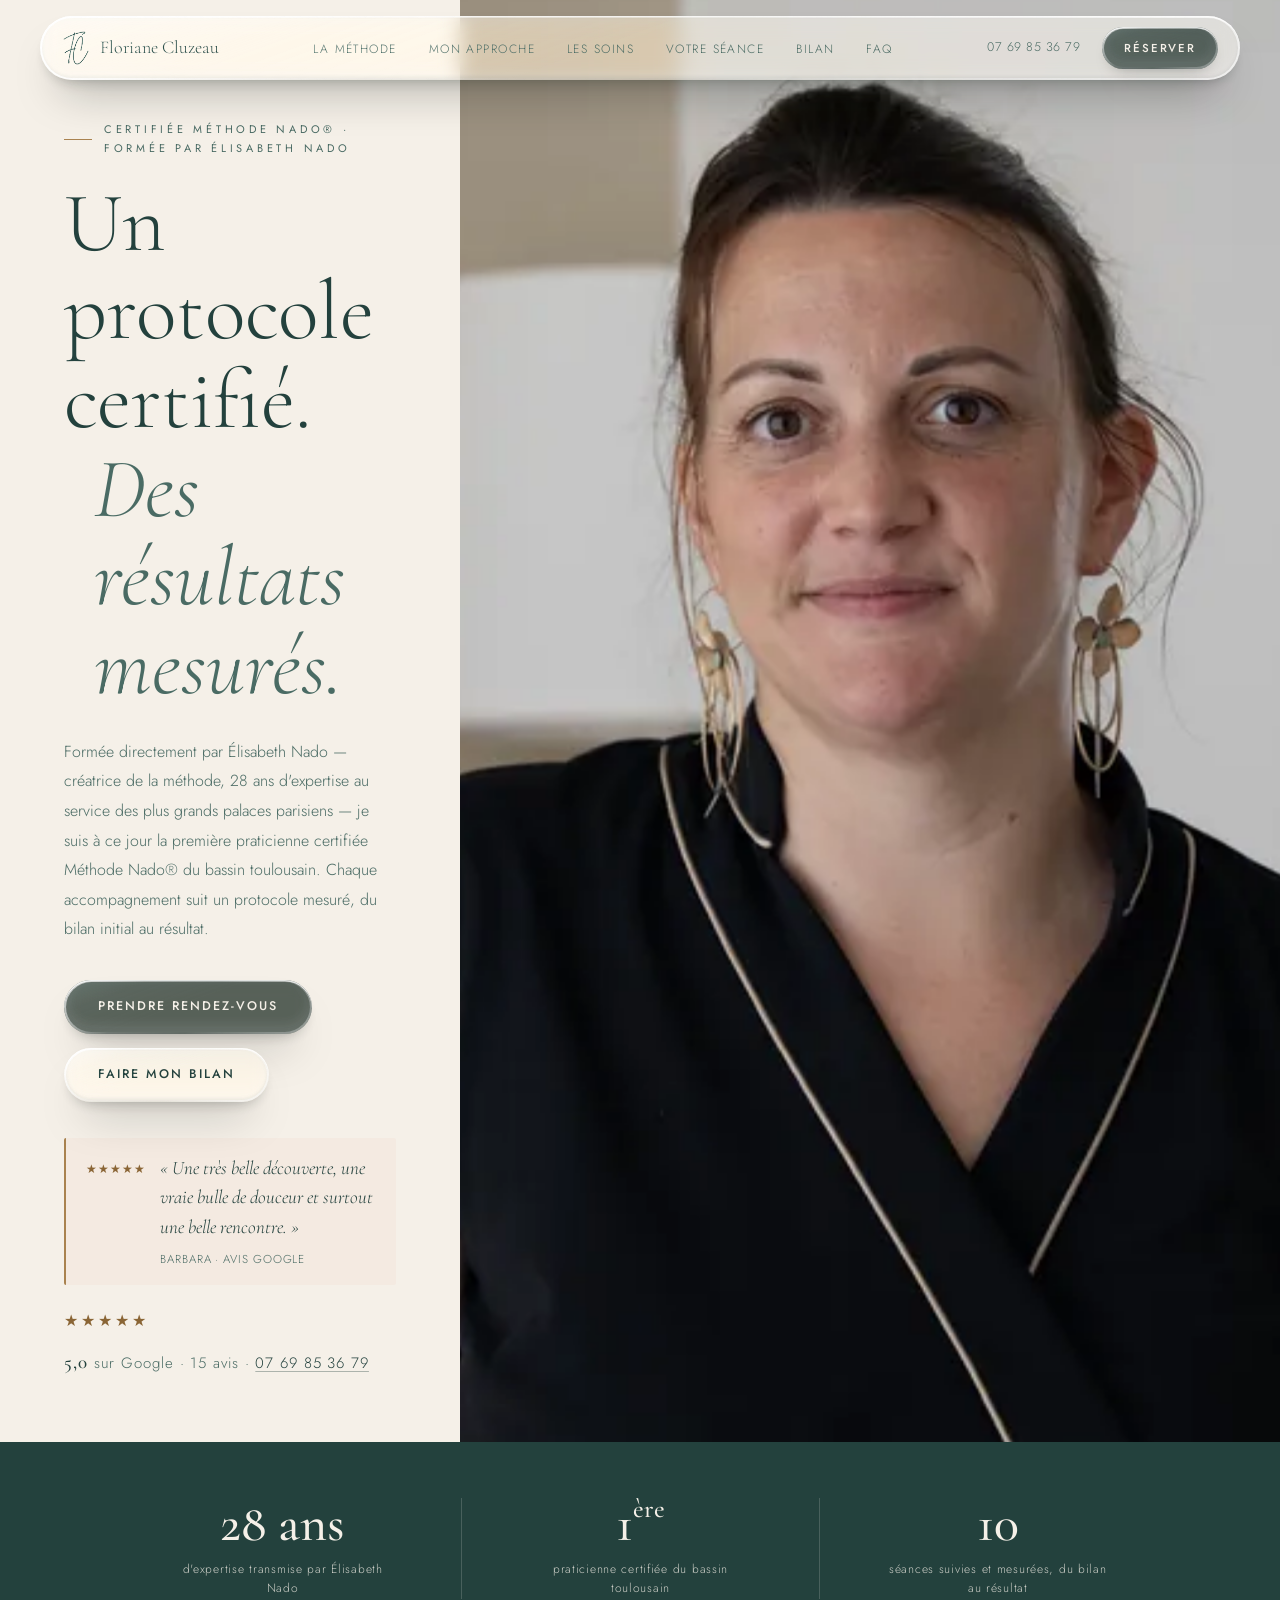
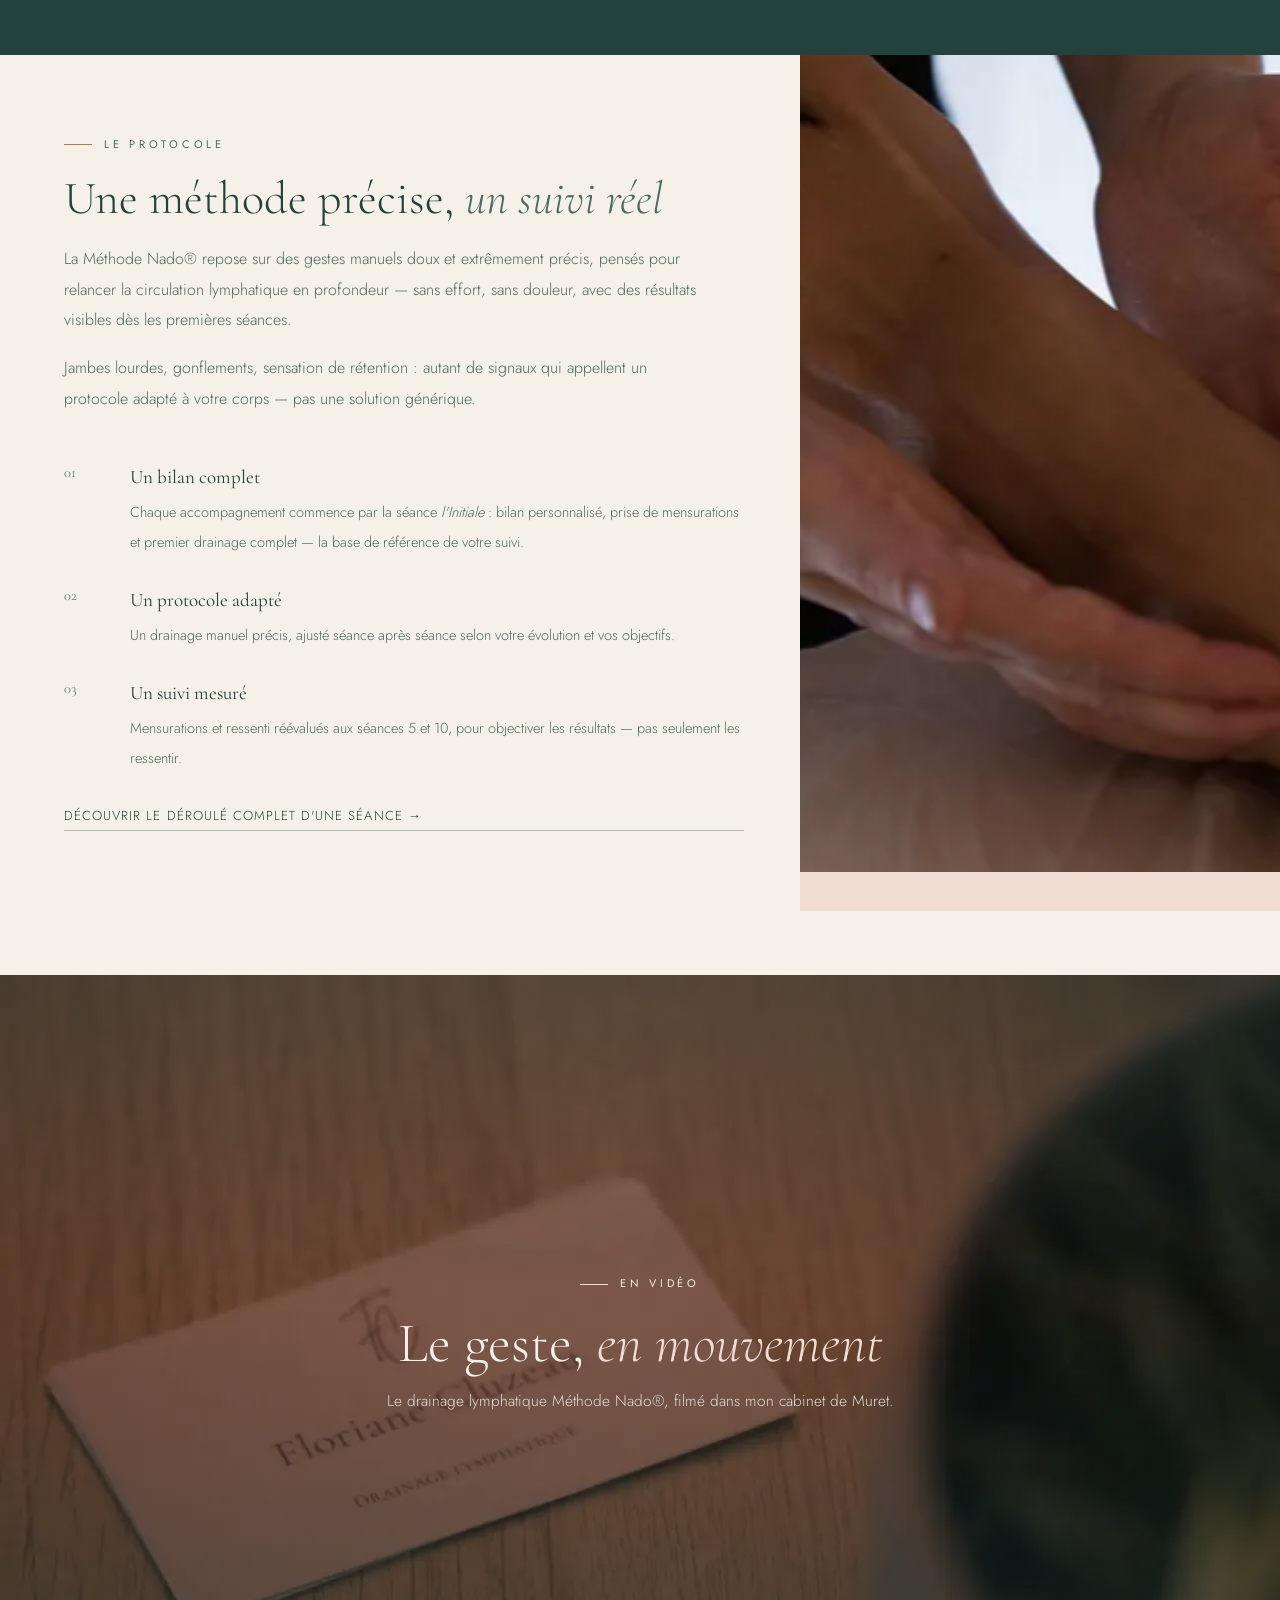
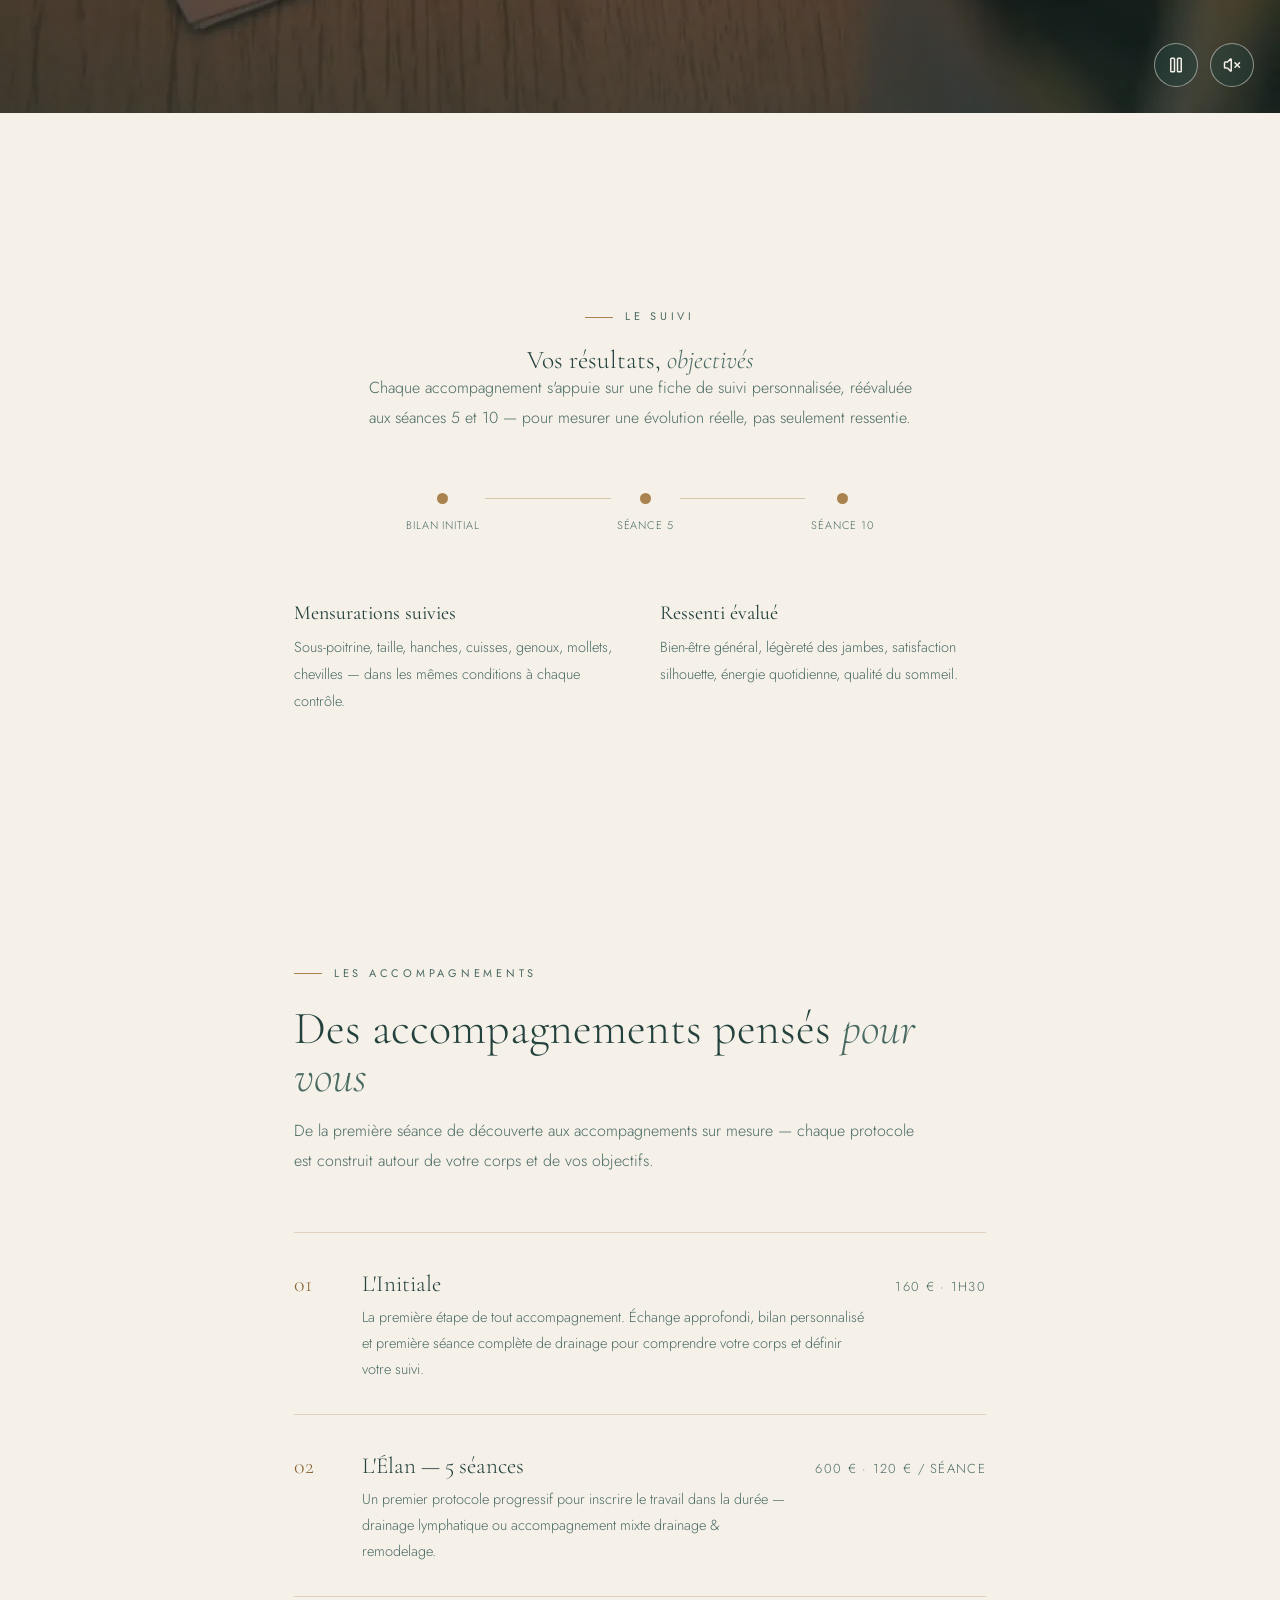
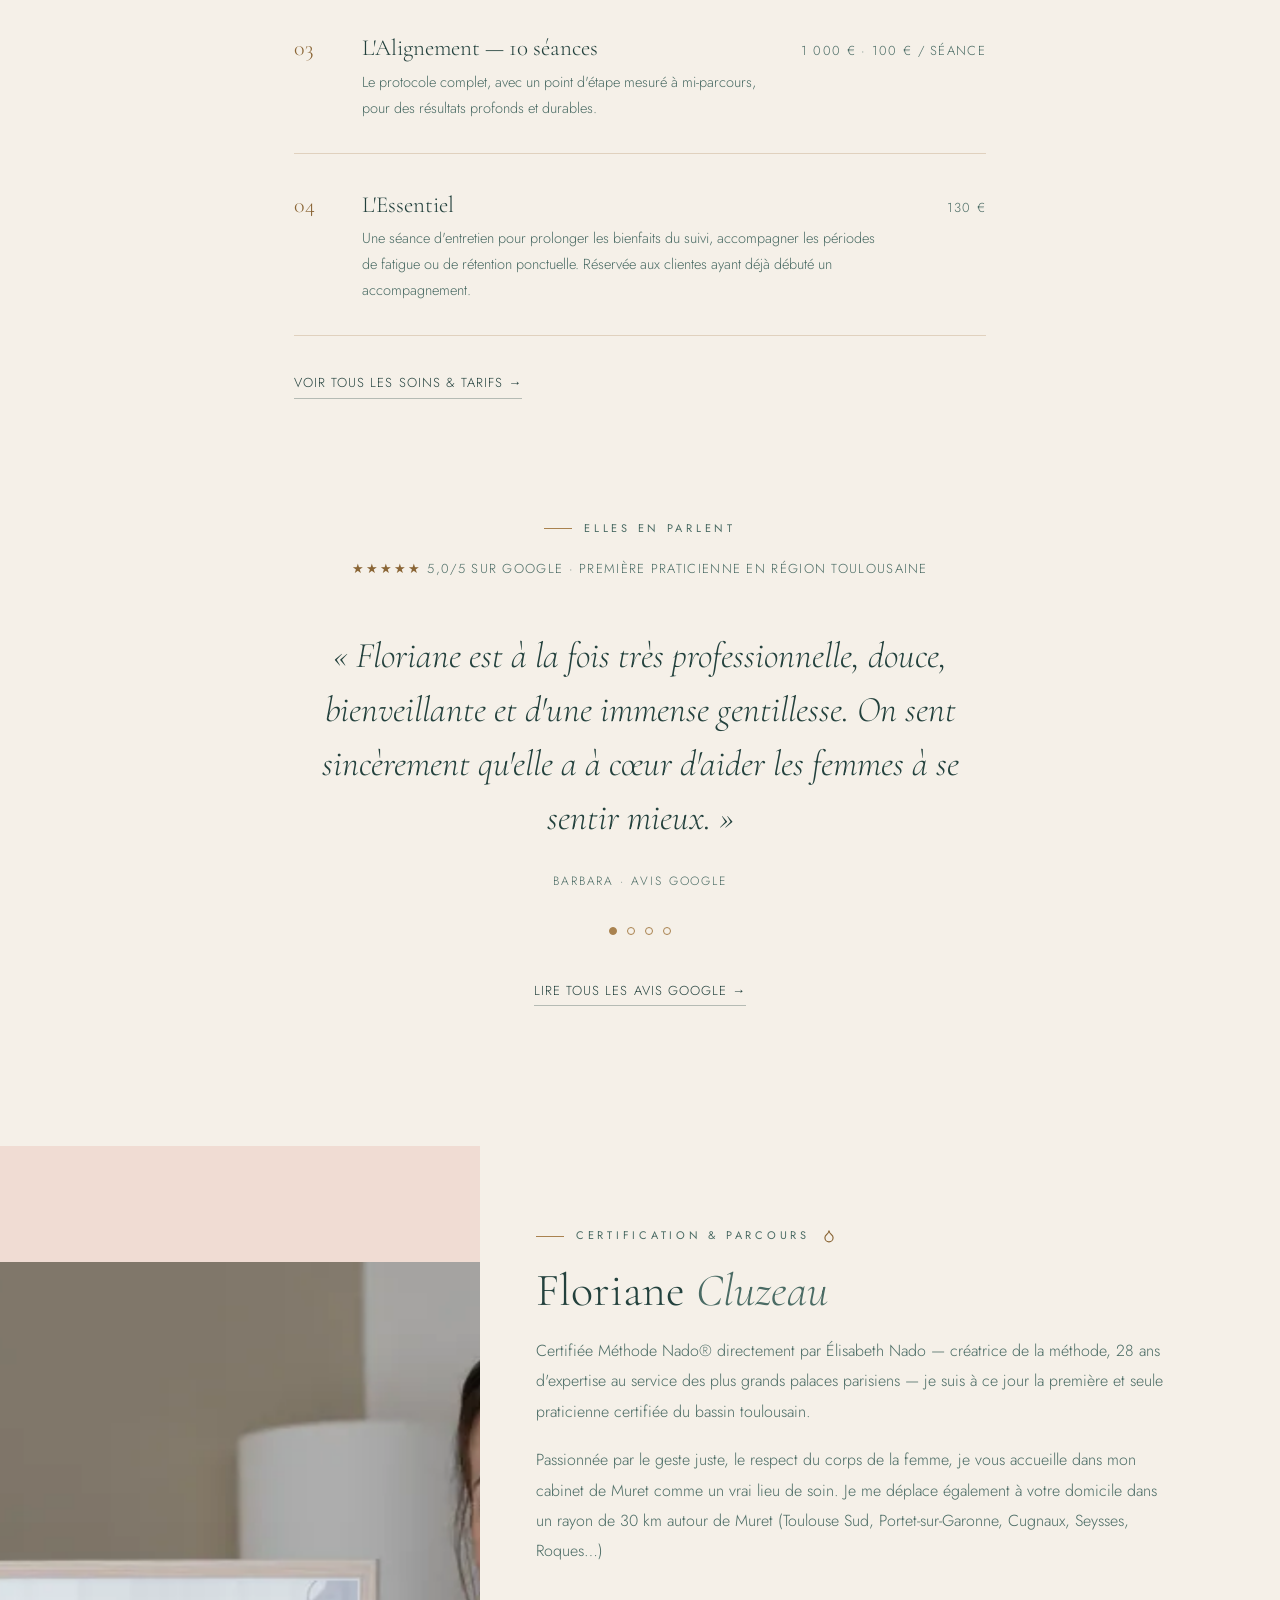
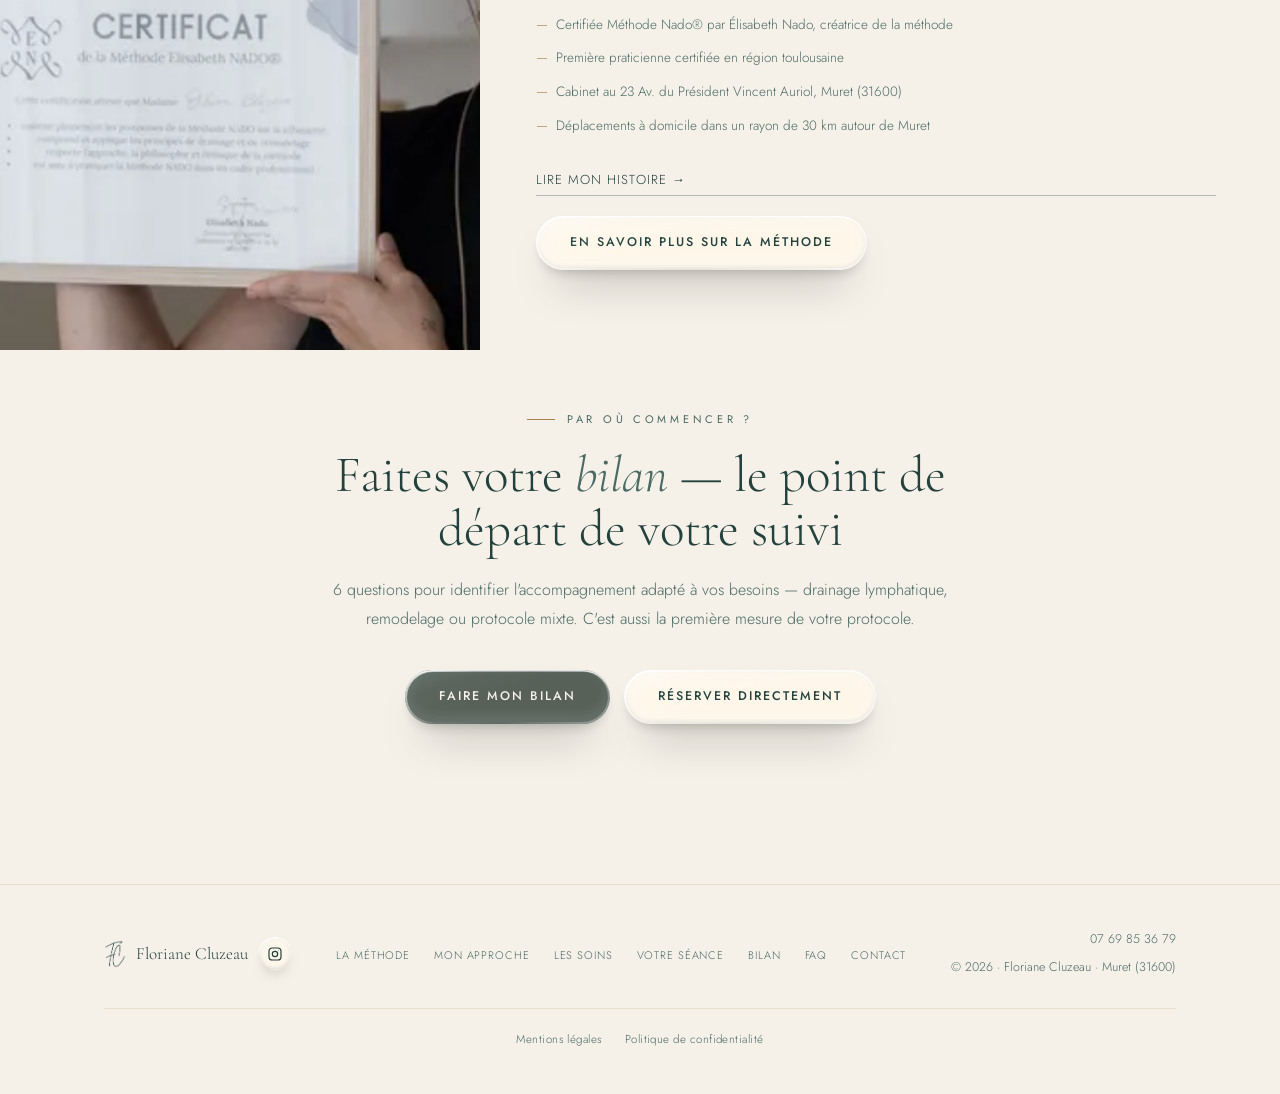
==== index.html @ 34e35dd9 "changes google analytics" ====
<!DOCTYPE html>
<html lang="fr">
<head>
  <script async src="https://www.googletagmanager.com/gtag/js?id=G-SKTD4MFMKF"></script>
  <script>
    window.dataLayer = window.dataLayer || [];
    function gtag(){dataLayer.push(arguments);}
    gtag('js', new Date());
    gtag('config', 'G-SKTD4MFMKF');
  </script>
  <meta name="view-transition" content="same-origin">
<meta charset="UTF-8">
<meta name="viewport" content="width=device-width, initial-scale=1.0">
<title>Floriane Cluzeau — Drainage Lymphatique Méthode Nado® · Muret</title>
  <link rel="icon" type="image/png" href="favicon.png">
<meta name="description" content="Praticienne certifiée en drainage lymphatique Méthode Nado® à Muret. Jambes légères, rétention d'eau, silhouette — en cabinet ou à domicile dans un rayon de 30km autour de Muret.">
<meta name="robots" content="index, follow">
<link rel="canonical" href="https://florianecluzeau.fr/">
<meta property="og:title" content="Floriane Cluzeau — Drainage Lymphatique Méthode Nado®">
<meta property="og:description" content="Praticienne certifiée à Muret. Drainage lymphatique Méthode Nado® — jambes légères, rétention d'eau, silhouette.">
<meta property="og:url" content="https://florianecluzeau.fr/">
<meta property="og:type" content="website">
<link rel="preload" as="font" type="font/woff2" href="assets/fonts/cormorant-garamond-300-normal.woff2" crossorigin>
<link rel="preload" as="font" type="font/woff2" href="assets/fonts/jost-300-normal.woff2" crossorigin>
<link rel="preload" as="image" imagesrcset="assets/img/hero-640.webp 640w, assets/img/hero-960.webp 960w, assets/img/hero-1280.webp 1280w, assets/img/hero-1600.webp 1600w" imagesizes="(max-width: 900px) 100vw, 58vw" fetchpriority="high">
<script type="application/ld+json">
{
  "@context": "https://schema.org",
  "@type": "HealthAndBeautyBusiness",
  "name": "Floriane Cluzeau - Drainage Lymphatique",
  "image": "https://florianecluzeau.fr/logo.png",
  "@id": "https://florianecluzeau.fr",
  "url": "https://florianecluzeau.fr",
  "telephone": "+33769853679",
  "priceRange": "100€ - 160€",
  "address": {
    "@type": "PostalAddress",
    "streetAddress": "23 Avenue du Président Vincent Auriol",
    "addressLocality": "Muret",
    "postalCode": "31600",
    "addressCountry": "FR"
  },
  "geo": { "@type": "GeoCoordinates", "latitude": 43.4600, "longitude": 1.3200 },
  "areaServed": { "@type": "GeoCircle", "geoMidpoint": { "@type": "GeoCoordinates", "latitude": 43.4600, "longitude": 1.3200 }, "geoRadius": "30000" },
  "aggregateRating": { "@type": "AggregateRating", "ratingValue": "5", "reviewCount": "14" },
  "description": "Praticienne certifiée en drainage lymphatique Méthode Nado® à Muret. Déplacements à domicile dans un rayon de 30km.",
  "sameAs": ["https://www.planity.com/floriane-cluzeau-31600-muret"]
}
</script>
<link rel="stylesheet" href="styles.css">
</head>
<body>
<a class="skip-link" href="#main">Aller au contenu</a>

<nav aria-label="Navigation principale">
  <div class="nav-in">
    <a href="/" class="brand" aria-label="Accueil Floriane Cluzeau">
      <img src="assets/img/monogram-v2.webp" alt="" class="brand-logo" width="417" height="540" aria-hidden="true">
      <span class="brand-text">Floriane Cluzeau</span>
    </a>
    <ul class="nav-links" role="list">
      <li><a href="methode">La Méthode</a></li>
      <li><a href="mon-approche">Mon approche</a></li>
      <li><a href="soins">Les Soins</a></li>
      <li><a href="seance">Votre Séance</a></li>
      <li><a href="bilan">Bilan</a></li>
      <li><a href="faq">FAQ</a></li>
    </ul>
    <div class="nav-actions">
      <a href="tel:+33769853679" class="nav-tel">07 69 85 36 79</a>
      <a href="https://www.planity.com/floriane-cluzeau-31600-muret" class="btn btn-sm" target="_blank" rel="noopener">Réserver</a>
      <button class="nav-toggle" aria-expanded="false" aria-controls="mobile-menu" aria-label="Ouvrir le menu">
        <span></span><span></span><span></span>
      </button>
    </div>
  </div>
</nav>

<div id="mobile-menu" class="mobile-menu">
  <a href="methode">La Méthode</a>
  <a href="mon-approche">Mon approche</a>
  <a href="soins">Les Soins</a>
  <a href="seance">Votre Séance</a>
  <a href="bilan">Bilan</a>
  <a href="faq">FAQ</a>
  <a href="contact">Contact</a>
  <a href="tel:+33769853679" class="mobile-tel">07 69 85 36 79</a>
</div>

<header class="hero">
  <div class="hero-content">
    <p class="hero-eyebrow eyebrow reveal">Certifiée Méthode Nado® · Formée par Élisabeth Nado</p>
    <h1 class="hero-title">
      <span class="reveal reveal-d1">Un protocole certifié.</span>
      <span class="em reveal reveal-d2">Des résultats mesurés.</span>
    </h1>
    <p class="hero-sub reveal reveal-d3">Formée directement par Élisabeth Nado — créatrice de la méthode, 28 ans d'expertise au service des plus grands palaces parisiens — je suis à ce jour la première praticienne certifiée Méthode Nado® du bassin toulousain. Chaque accompagnement suit un protocole mesuré, du bilan initial au résultat.</p>
    <div class="hero-actions reveal reveal-d3">
      <a href="https://www.planity.com/floriane-cluzeau-31600-muret" class="btn" target="_blank" rel="noopener">Prendre rendez-vous</a>
      <a href="bilan" class="btn ghost">Faire mon bilan</a>
    </div>
    <div class="hero-quote-chip reveal reveal-d3">
      <span class="stars" aria-hidden="true">★★★★★</span>
      <blockquote>
        <q>Une très belle découverte, une vraie bulle de douceur et surtout une belle rencontre.</q>
        <cite>Barbara · avis Google</cite>
      </blockquote>
    </div>

    <p class="hero-credentials v2 reveal reveal-d3">
      <span class="stars" aria-hidden="true">★★★★★</span>
      <span><strong>5,0</strong> sur Google · 15 avis · <a href="tel:+33769853679">07 69 85 36 79</a></span>
    </p>
  </div>
  <div class="hero-media reveal-img">
    <img
      src="assets/img/hero-1280.webp"
      srcset="assets/img/hero-640.webp 640w, assets/img/hero-960.webp 960w, assets/img/hero-1280.webp 1280w, assets/img/hero-1600.webp 1600w"
      sizes="(max-width: 900px) 100vw, 58vw"
      width="1600" height="1067"
      alt="Floriane Cluzeau, praticienne certifiée en drainage lymphatique Méthode Nado, dans son cabinet à Muret"
      loading="eager" fetchpriority="high">
  </div>
</header>

<main id="main">

<section class="trust-strip">
  <div class="wrap trust-grid">
    <div class="trust-item reveal">
      <span class="trust-num">28 ans</span>
      <span class="trust-label">d'expertise transmise par Élisabeth Nado</span>
    </div>
    <div class="trust-item reveal reveal-d1">
      <span class="trust-num">1<sup>ère</sup></span>
      <span class="trust-label">praticienne certifiée du bassin toulousain</span>
    </div>
    <div class="trust-item reveal reveal-d2">
      <span class="trust-num">10</span>
      <span class="trust-label">séances suivies et mesurées, du bilan au résultat</span>
    </div>
  </div>
</section>

<section class="bleed bleed-approche" id="approche">
  <div class="bleed-content">
    <span class="eyebrow reveal">Le protocole</span>
    <h2 class="reveal">Une méthode précise, <em>un suivi réel</em></h2>
    <p class="reveal">La Méthode Nado® repose sur des gestes manuels doux et extrêmement précis, pensés pour relancer la circulation lymphatique en profondeur — sans effort, sans douleur, avec des résultats visibles dès les premières séances.</p>
    <p class="reveal">Jambes lourdes, gonflements, sensation de rétention : autant de signaux qui appellent un protocole adapté à votre corps — pas une solution générique.</p>
    <ol class="steps">
      <li class="reveal">
        <span class="step-num" aria-hidden="true">01</span>
        <div><strong>Un bilan complet</strong><span>Chaque accompagnement commence par la séance <em>l'Initiale</em> : bilan personnalisé, prise de mensurations et premier drainage complet — la base de référence de votre suivi.</span></div>
      </li>
      <li class="reveal reveal-d1">
        <span class="step-num" aria-hidden="true">02</span>
        <div><strong>Un protocole adapté</strong><span>Un drainage manuel précis, ajusté séance après séance selon votre évolution et vos objectifs.</span></div>
      </li>
      <li class="reveal reveal-d2">
        <span class="step-num" aria-hidden="true">03</span>
        <div><strong>Un suivi mesuré</strong><span>Mensurations et ressenti réévalués aux séances 5 et 10, pour objectiver les résultats — pas seulement les ressentir.</span></div>
      </li>
    </ol>
    <a href="seance" class="text-link reveal">Découvrir le déroulé complet d'une séance →</a>
  </div>
  <div class="bleed-media reveal-img">
    <img
      src="assets/img/tech-960.webp"
      srcset="assets/img/tech-480.webp 480w, assets/img/tech-720.webp 720w, assets/img/tech-960.webp 960w, assets/img/tech-1200.webp 1200w"
      sizes="(max-width: 900px) 100vw, 40vw"
      width="1200" height="800"
      alt="Geste de drainage lymphatique manuel Méthode Nado, technique précise sur le pied"
      loading="lazy">
  </div>
</section>

<section class="video-presentation" id="video">
  <div class="video-frame reveal-img">
    <video id="video-presentation" muted loop playsinline preload="auto" poster="assets/video/poster.webp">
      <source src="assets/video/presentation.mp4" type="video/mp4">
    </video>
    <div class="video-overlay">
      <span class="eyebrow">En vidéo</span>
      <h2>Le geste, <em>en mouvement</em></h2>
      <p>Le drainage lymphatique Méthode Nado®, filmé dans mon cabinet de Muret.</p>
    </div>
    <button class="video-pause" type="button" aria-pressed="false" aria-label="Mettre en pause" hidden>
      <svg class="icon-pause" viewBox="0 0 24 24" fill="none" stroke="currentColor" stroke-width="2" stroke-linecap="round" stroke-linejoin="round"><rect x="14" y="3" width="5" height="18" rx="1"/><rect x="5" y="3" width="5" height="18" rx="1"/></svg>
      <svg class="icon-lecture" viewBox="0 0 24 24" fill="none" stroke="currentColor" stroke-width="2" stroke-linecap="round" stroke-linejoin="round"><path d="M5 5a2 2 0 0 1 3.008-1.728l11.997 6.998a2 2 0 0 1 .003 3.458l-12 7A2 2 0 0 1 5 19z"/></svg>
    </button>
    <button class="video-sound" type="button" aria-pressed="false" aria-label="Activer le son" hidden>
      <svg class="icon-muet" viewBox="0 0 24 24" fill="none" stroke="currentColor" stroke-width="2" stroke-linecap="round" stroke-linejoin="round"><path d="M11 4.702a.705.705 0 0 0-1.203-.498L6.413 7.587A1.4 1.4 0 0 1 5.416 8H3a1 1 0 0 0-1 1v6a1 1 0 0 0 1 1h2.416a1.4 1.4 0 0 1 .997.413l3.383 3.384A.705.705 0 0 0 11 19.298z"/><line x1="22" x2="16" y1="9" y2="15"/><line x1="16" x2="22" y1="9" y2="15"/></svg>
      <svg class="icon-actif" viewBox="0 0 24 24" fill="none" stroke="currentColor" stroke-width="2" stroke-linecap="round" stroke-linejoin="round"><path d="M11 4.702a.705.705 0 0 0-1.203-.498L6.413 7.587A1.4 1.4 0 0 1 5.416 8H3a1 1 0 0 0-1 1v6a1 1 0 0 0 1 1h2.416a1.4 1.4 0 0 1 .997.413l3.383 3.384A.705.705 0 0 0 11 19.298z"/><path d="M16 9a5 5 0 0 1 0 6"/><path d="M19.364 18.364a9 9 0 0 0 0-12.728"/></svg>
    </button>
  </div>
</section>

<section class="suivi" id="suivi">
  <div class="wrap-narrow">
    <span class="eyebrow reveal" style="justify-content:center">Le suivi</span>
    <h2 class="reveal" style="text-align:center">Vos résultats, <em>objectivés</em></h2>
    <p class="reveal suivi-intro">Chaque accompagnement s'appuie sur une fiche de suivi personnalisée, réévaluée aux séances 5 et 10 — pour mesurer une évolution réelle, pas seulement ressentie.</p>

    <div class="timeline reveal">
      <div class="timeline-point"><span class="timeline-dot"></span><span class="timeline-label">Bilan initial</span></div>
      <div class="timeline-point"><span class="timeline-dot"></span><span class="timeline-label">Séance 5</span></div>
      <div class="timeline-point"><span class="timeline-dot"></span><span class="timeline-label">Séance 10</span></div>
    </div>

    <div class="suivi-grid">
      <div class="suivi-col reveal">
        <h3>Mensurations suivies</h3>
        <p>Sous-poitrine, taille, hanches, cuisses, genoux, mollets, chevilles — dans les mêmes conditions à chaque contrôle.</p>
      </div>
      <div class="suivi-col reveal reveal-d1">
        <h3>Ressenti évalué</h3>
        <p>Bien-être général, légèreté des jambes, satisfaction silhouette, énergie quotidienne, qualité du sommeil.</p>
      </div>
    </div>
  </div>
</section>

<section class="soins" id="soins">
  <div class="wrap-narrow">
    <div class="soins-head">
      <span class="eyebrow reveal">Les accompagnements</span>
      <h2 class="reveal">Des accompagnements pensés <em>pour vous</em></h2>
      <p class="reveal">De la première séance de découverte aux accompagnements sur mesure — chaque protocole est construit autour de votre corps et de vos objectifs.</p>
    </div>
    <ul class="menu">
      <li class="menu-row reveal">
        <span class="menu-num">01</span>
        <div class="menu-info"><h3>L'Initiale</h3><p>La première étape de tout accompagnement. Échange approfondi, bilan personnalisé et première séance complète de drainage pour comprendre votre corps et définir votre suivi.</p></div>
        <span class="menu-price">160 € · 1h30</span>
      </li>
      <li class="menu-row reveal reveal-d1">
        <span class="menu-num">02</span>
        <div class="menu-info"><h3>L'Élan — 5 séances</h3><p>Un premier protocole progressif pour inscrire le travail dans la durée — drainage lymphatique ou accompagnement mixte drainage &amp; remodelage.</p></div>
        <span class="menu-price">600 € · 120 € / séance</span>
      </li>
      <li class="menu-row reveal reveal-d1">
        <span class="menu-num">03</span>
        <div class="menu-info"><h3>L'Alignement — 10 séances</h3><p>Le protocole complet, avec un point d'étape mesuré à mi-parcours, pour des résultats profonds et durables.</p></div>
        <span class="menu-price">1 000 € · 100 € / séance</span>
      </li>
      <li class="menu-row reveal reveal-d2">
        <span class="menu-num">04</span>
        <div class="menu-info"><h3>L'Essentiel</h3><p>Une séance d'entretien pour prolonger les bienfaits du suivi, accompagner les périodes de fatigue ou de rétention ponctuelle. Réservée aux clientes ayant déjà débuté un accompagnement.</p></div>
        <span class="menu-price">130 €</span>
      </li>
    </ul>
    <a href="soins" class="text-link reveal">Voir tous les soins &amp; tarifs →</a>
  </div>
</section>

<section class="avis" id="avis">
  <div class="wrap-narrow">
    <span class="eyebrow reveal" style="justify-content:center">Elles en parlent</span>
    <p class="avis-meta reveal"><span class="stars" aria-hidden="true">★★★★★</span> 5,0/5 sur Google · Première praticienne en région toulousaine</p>
    <div class="avis-rotator reveal" aria-live="polite">
      <blockquote class="avis-quote" data-i="0"><q>Floriane est à la fois très professionnelle, douce, bienveillante et d'une immense gentillesse. On sent sincèrement qu'elle a à cœur d'aider les femmes à se sentir mieux.</q><cite>Barbara · avis Google</cite></blockquote>
      <blockquote class="avis-quote" data-i="1" hidden><q>Des soins fabuleux tant par la qualité que l'efficacité et prodigués par une personne exceptionnelle.</q><cite>Joëlle · avis Google</cite></blockquote>
      <blockquote class="avis-quote" data-i="2" hidden><q>Un pur moment de bien-être ! J'ai adoré mon soin de drainage.</q><cite>M. · avis Google</cite></blockquote>
      <blockquote class="avis-quote" data-i="3" hidden><q>Ce drainage m'a fait beaucoup de bien. Je me sens plus légère.</q><cite>Guy · avis Google</cite></blockquote>
    </div>
    <div class="avis-dots" role="group" aria-label="Choisir un avis">
      <button class="avis-dot" aria-current="true" aria-label="Avis 1 sur 4"></button>
      <button class="avis-dot" aria-current="false" aria-label="Avis 2 sur 4"></button>
      <button class="avis-dot" aria-current="false" aria-label="Avis 3 sur 4"></button>
      <button class="avis-dot" aria-current="false" aria-label="Avis 4 sur 4"></button>
    </div>
    <a class="text-link" href="https://maps.app.goo.gl/QfNzAHzoGHUL6acL8" target="_blank" rel="noopener">Lire tous les avis Google →</a>
  </div>
</section>

<section class="bleed bleed-apropos" id="floriane">
  <div class="bleed-media reveal-img">
    <img
      src="assets/img/certificat-960.webp"
      srcset="assets/img/certificat-480.webp 480w, assets/img/certificat-720.webp 720w, assets/img/certificat-960.webp 960w, assets/img/certificat-1200.webp 1200w"
      sizes="(max-width: 900px) 100vw, 40vw"
      width="1200" height="828"
      alt="Floriane Cluzeau présentant son certificat de praticienne Méthode Nado®"
      loading="lazy">
  </div>
  <div class="bleed-content">
    <span class="eyebrow reveal">Certification &amp; parcours <span class="eyebrow-icon" aria-hidden="true"><svg viewBox="0 0 24 24" fill="none" stroke="currentColor" stroke-width="2" stroke-linecap="round" stroke-linejoin="round"><path d="M12 22a7 7 0 0 0 7-7c0-2-1-3.9-3-5.5s-3.5-4-4-6.5c-.5 2.5-2 4.9-4 6.5C6 11.1 5 13 5 15a7 7 0 0 0 7 7z"/></svg></span></span>
    <h2 class="reveal">Floriane <em>Cluzeau</em></h2>
    <p class="reveal">Certifiée Méthode Nado® directement par Élisabeth Nado — créatrice de la méthode, 28 ans d'expertise au service des plus grands palaces parisiens — je suis à ce jour la première et seule praticienne certifiée du bassin toulousain.</p>
    <p class="reveal">Passionnée par le geste juste, le respect du corps de la femme, je vous accueille dans mon cabinet de Muret comme un vrai lieu de soin. Je me déplace également à votre domicile dans un rayon de 30 km autour de Muret (Toulouse Sud, Portet-sur-Garonne, Cugnaux, Seysses, Roques…)</p>
    <ul class="facts">
      <li class="reveal">Certifiée Méthode Nado® par Élisabeth Nado, créatrice de la méthode</li>
      <li class="reveal reveal-d1">Première praticienne certifiée en région toulousaine</li>
      <li class="reveal reveal-d2">Cabinet au 23 Av. du Président Vincent Auriol, Muret (31600)</li>
      <li class="reveal reveal-d2">Déplacements à domicile dans un rayon de 30 km autour de Muret</li>
    </ul>
    <a href="mon-approche" class="text-link reveal">Lire mon histoire →</a>
    <a href="methode" class="btn ghost reveal" style="margin-top:20px">En savoir plus sur la méthode</a>
  </div>
</section>

<section class="cta-final" id="bilan">
  <div class="wrap-narrow">
    <span class="eyebrow reveal" style="justify-content:center">Par où commencer ?</span>
    <h2 class="reveal">Faites votre <em>bilan</em> — le point de départ de votre suivi</h2>
    <p class="reveal">6 questions pour identifier l'accompagnement adapté à vos besoins — drainage lymphatique, remodelage ou protocole mixte. C'est aussi la première mesure de votre protocole.</p>
    <div class="cta-actions reveal">
      <a href="bilan" class="btn">Faire mon bilan</a>
      <a href="https://www.planity.com/floriane-cluzeau-31600-muret" class="btn ghost" target="_blank" rel="noopener">Réserver directement</a>
    </div>
  </div>
</section>

</main>

<footer>
  <div class="wrap footer-in">
    <div class="footer-brand">
      <img src="assets/img/monogram-v2.webp" width="417" height="540" alt="Logo Floriane Cluzeau">
      <span>Floriane Cluzeau</span>
      <a href="https://www.instagram.com/floriane.drainage/" class="social-icon" target="_blank" rel="noopener" aria-label="Floriane Cluzeau sur Instagram">
        <svg viewBox="0 0 24 24" fill="none" stroke="currentColor" stroke-width="1.8" stroke-linecap="round" stroke-linejoin="round" aria-hidden="true">
          <rect x="3" y="3" width="18" height="18" rx="5"/>
          <circle cx="12" cy="12" r="4"/>
          <circle cx="17.2" cy="6.8" r=".6" fill="currentColor" stroke="none"/>
        </svg>
      </a>
    </div>
    <ul class="footer-links" role="list">
      <li><a href="methode">La Méthode</a></li>
      <li><a href="mon-approche">Mon approche</a></li>
      <li><a href="soins">Les Soins</a></li>
      <li><a href="seance">Votre Séance</a></li>
      <li><a href="bilan">Bilan</a></li>
      <li><a href="faq">FAQ</a></li>
      <li><a href="contact">Contact</a></li>
    </ul>
    <div class="footer-meta">
      <a href="tel:+33769853679">07 69 85 36 79</a>
      <span>© 2026 · Floriane Cluzeau · Muret (31600)</span>
    </div>
  </div>
  <div class="wrap">
    <div class="footer-legal">
      <a href="mentions-legales">Mentions légales</a>
      <a href="politique-confidentialite">Politique de confidentialité</a>
    </div>
  </div>
</footer>

<div class="sticky-cta" role="region" aria-label="Actions rapides">
  <a href="tel:+33769853679" class="btn ghost">Appeler</a>
  <a href="https://www.planity.com/floriane-cluzeau-31600-muret" class="btn" target="_blank" rel="noopener">Réserver</a>
</div>

  <script src="app.js"></script>
</body>
</html>
---- styles.css ----
/* ==========================================================================
   POLICES — servies depuis ce site, jamais depuis un serveur tiers.
   Aucune adresse IP de visiteuse n'est transmise à Google.
   Sous-ensemble « latin » : couvre l'intégralité du français, œ et Œ compris.
   font-display:swap — le texte s'affiche immédiatement dans une police système
   puis bascule, plutôt que de rester invisible le temps du chargement.
   ========================================================================== */

@font-face{
  font-family:'Cormorant Garamond';font-style:normal;font-weight:300;font-display:swap;
  src:url('assets/fonts/cormorant-garamond-300-normal.woff2') format('woff2');
}
@font-face{
  font-family:'Cormorant Garamond';font-style:normal;font-weight:400;font-display:swap;
  src:url('assets/fonts/cormorant-garamond-400-normal.woff2') format('woff2');
}
@font-face{
  font-family:'Cormorant Garamond';font-style:normal;font-weight:500;font-display:swap;
  src:url('assets/fonts/cormorant-garamond-500-normal.woff2') format('woff2');
}
@font-face{
  font-family:'Cormorant Garamond';font-style:italic;font-weight:300;font-display:swap;
  src:url('assets/fonts/cormorant-garamond-300-italic.woff2') format('woff2');
}
@font-face{
  font-family:'Cormorant Garamond';font-style:italic;font-weight:400;font-display:swap;
  src:url('assets/fonts/cormorant-garamond-400-italic.woff2') format('woff2');
}
@font-face{
  font-family:'Jost';font-style:normal;font-weight:300;font-display:swap;
  src:url('assets/fonts/jost-300-normal.woff2') format('woff2');
}
@font-face{
  font-family:'Jost';font-style:normal;font-weight:400;font-display:swap;
  src:url('assets/fonts/jost-400-normal.woff2') format('woff2');
}
@font-face{
  font-family:'Jost';font-style:normal;font-weight:500;font-display:swap;
  src:url('assets/fonts/jost-500-normal.woff2') format('woff2');
}

/* Floriane Cluzeau — feuille de style partagée (toutes pages)
   Voir index.html pour le commentaire de concept complet. */

/* ==========================================================================
   CONCEPT — "Du poids à la légèreté"
   Le déroulé de la page mime l'arc d'une séance : on arrive avec la tension
   du quotidien (grille dense, image pleine largeur, structure ferme), et à
   mesure qu'on avance le rythme s'ouvre — texture décorative en moins,
   espace en plus — jusqu'au geste final (le bilan). Chaque choix formel sert
   cette idée ou est retiré. Aucune animation, ombre ou icône n'est présente
   uniquement parce qu'elle est jolie.
   ========================================================================== */
:root{
  --fond:#F5F0E8;
  --encre:#23413D;
  --encre-2:#4A6B64;
  --or:#A9824F;
  /* Or assombri, réservé au TEXTE. L'or ci-dessus (3,09:1 sur le fond crème)
     convient aux filets, puces et bordures (seuil 3:1) mais pas au texte
     courant, qui exige 4,5:1. Celui-ci est à 4,64:1. */
  --or-texte:#8A6535;
  --rosee:#F0DCD3;
  --maxw:1200px;
  --measure:640px;
  --pad:clamp(20px,5vw,64px);
  --r:cubic-bezier(.4,0,.2,1);
  /* Liquid Glass — réservé à la couche de contrôle flottante (nav, boutons
     du hero, icône Instagram du pied de page). Jamais sur du contenu. */
  --lqg-blur:10px;
  --lqg-sat:2.6;
  --lqg-light-bg:rgba(255,253,248,.5);
  --lqg-dark-bg:rgba(24,42,38,.72);
  --lqg-shadow:rgba(12,20,18,.4);
}
*{margin:0;padding:0;box-sizing:border-box}
html{scroll-behavior:smooth}
@media(prefers-reduced-motion:reduce){
  html{scroll-behavior:auto}
  *,*::before,*::after{animation:none!important;transition:none!important}
}
body{
  font-family:'Jost',sans-serif;font-weight:300;
  color:var(--encre);background:var(--fond);
  line-height:1.75;font-size:17px;
  -webkit-font-smoothing:antialiased;overflow-x:hidden;
}
::selection{background:var(--rosee);color:var(--encre)}
h1,h2,h3{font-family:'Cormorant Garamond',serif;font-weight:300;line-height:1.05;color:var(--encre)}
em{font-style:italic;color:var(--encre-2)}
img{max-width:100%;display:block}
a{color:inherit}
a:focus-visible,button:focus-visible{outline:2px solid var(--encre-2);outline-offset:3px;border-radius:2px}
ul{list-style:none}

.skip-link{
  position:absolute;left:16px;top:-60px;z-index:999;background:var(--encre);color:var(--fond);
  padding:12px 20px;border-radius:4px;text-decoration:none;font-size:13px;transition:top .2s var(--r);
}
.skip-link:focus{top:16px}

.wrap{max-width:var(--maxw);margin:0 auto;padding:0 var(--pad)}
.wrap-narrow{max-width:820px;margin:0 auto;padding:0 var(--pad)}

/* EYEBROW — seul élément où l'or sert de repère graphique (trait, pas texte) */
.eyebrow{
  font-size:11px;letter-spacing:.34em;text-transform:uppercase;color:var(--encre-2);
  display:flex;align-items:center;gap:12px;margin-bottom:20px;font-weight:400;
}
.eyebrow::before{content:"";width:28px;height:1px;background:var(--or);display:block;flex-shrink:0}

/* Accent "vivant" — une seule occurrence sur tout le site (eyebrow Certification,
   page d'accueil). Icône adaptée de Ressources/secteurs/bien-etre-sante/icons/droplet.svg.
   Respiration lente : évoque le mouvement du drainage, pas un badge alerte. */
.eyebrow-icon{width:14px;height:14px;color:var(--or-texte);flex-shrink:0;animation:respire 5s ease-in-out infinite}
.eyebrow-icon svg{width:100%;height:100%;display:block}
@keyframes respire{0%,100%{transform:scale(1);opacity:.85}50%{transform:scale(1.12);opacity:1}}

/* TEXTE LIEN — remplace les boutons secondaires "pilule" partout où l'action est
   d'ordre secondaire/exploratoire (pas de conversion directe) */
.text-link{
  display:inline-flex;align-items:center;gap:8px;text-decoration:none;color:var(--encre);
  font-size:13px;letter-spacing:.08em;text-transform:uppercase;
  padding-bottom:3px;border-bottom:1px solid rgba(35,65,61,.3);
  transition:border-color .25s var(--r),gap .25s var(--r);
}
.text-link:hover{border-color:var(--encre);gap:12px}

/* BOUTONS — capsule en Liquid Glass, partout sur le site (nav, hero,
   soins, contact, bilan, FAQ, pied de page…) : un seul et même contrôle,
   pour rester cohérent d'une page à l'autre. Contraste vérifié ≥ 4,5:1. */
.btn{
  position:relative;isolation:isolate;
  display:inline-flex;align-items:center;justify-content:center;text-decoration:none;
  padding:16px 34px;font-size:12.5px;letter-spacing:.16em;text-transform:uppercase;font-weight:500;
  border:none;border-radius:999px;color:var(--fond);
  background:var(--lqg-dark-bg);
  -webkit-backdrop-filter:blur(var(--lqg-blur)) saturate(var(--lqg-sat));
  backdrop-filter:blur(var(--lqg-blur)) saturate(var(--lqg-sat));
  box-shadow:
    0 1.5px 0 rgba(255,255,255,.8) inset,
    0 -6px 14px rgba(255,255,255,.14) inset,
    0 -1.5px 5px rgba(15,25,23,.16) inset,
    0 8px 16px -10px var(--lqg-shadow),
    0 26px 46px -20px var(--lqg-shadow);
  transition:background .4s var(--r),box-shadow .4s var(--r),transform .25s var(--r);
  cursor:pointer;font-family:inherit;
}
.btn::before{
  content:"";position:absolute;inset:0;border-radius:inherit;padding:1.75px;
  background:linear-gradient(125deg,rgba(255,255,255,.75) 0%,rgba(255,255,255,.08) 28%,rgba(255,255,255,0) 55%,rgba(255,255,255,.35) 100%);
  -webkit-mask:linear-gradient(#000 0 0) content-box,linear-gradient(#000 0 0);
  -webkit-mask-composite:xor;mask-composite:exclude;
  pointer-events:none;
}
.btn::after{
  content:"";position:absolute;inset:0;border-radius:inherit;pointer-events:none;
  background:linear-gradient(160deg,rgba(255,255,255,.5) 0%,rgba(255,255,255,.12) 22%,rgba(255,255,255,0) 48%);
  mix-blend-mode:soft-light;opacity:.8;
}
.btn:hover{
  background:rgba(24,42,38,.82);transform:translateY(-2px);
  box-shadow:
    0 1.5px 0 rgba(255,255,255,.9) inset,
    0 -6px 14px rgba(255,255,255,.18) inset,
    0 -1.5px 5px rgba(15,25,23,.16) inset,
    0 10px 20px -10px var(--lqg-shadow),
    0 32px 54px -20px var(--lqg-shadow);
}
.btn.ghost{background:var(--lqg-light-bg);color:var(--encre)}
.btn.ghost::before{
  background:linear-gradient(125deg,rgba(255,255,255,1) 0%,rgba(255,255,255,.15) 28%,rgba(255,255,255,0) 55%,rgba(255,255,255,.65) 100%);
}
.btn.ghost::after{mix-blend-mode:overlay;opacity:.9}
.btn.ghost:hover{background:rgba(255,253,248,.66)}
.btn-sm{padding:11px 22px;font-size:11.5px}
@media(prefers-reduced-transparency:reduce){
  .btn{-webkit-backdrop-filter:none;backdrop-filter:none;background:var(--encre)}
  .btn.ghost{background:rgba(250,246,239,.98);color:var(--encre)}
  .btn::before,.btn::after{display:none}
}

/* REVEAL — opacity + translate uniquement (compositable, pas de reflow) */
.reveal{opacity:0;transform:translateY(14px);transition:opacity .8s var(--r),transform .8s var(--r)}
.reveal.vu{opacity:1;transform:none}
.reveal-d1{transition-delay:.08s}
.reveal-d2{transition-delay:.16s}
.reveal-d3{transition-delay:.24s}
.reveal-img{opacity:0;transition:opacity 1s var(--r)}
.reveal-img.vu{opacity:1}

/* NAV — capsule flottante en Liquid Glass, détachée du bord. Le verre
   lense réellement la photo ou le fond crème qui défile dessous (flou +
   saturation, en direct), avec un reflet sur le bord et une ombre de
   profondeur — matériau réservé à cette chrome, jamais au contenu.
   S'intensifie dès qu'il y a quelque chose à lenser en dessous
   (.is-scrolled, posé par app.js) pour rester lisible en toute
   circonstance. Repli en matériau opaque si "Réduire la transparence"
   est demandé par le système ; les transitions suivent déjà la règle
   globale "Réduire les animations" plus haut dans ce fichier. */
nav{
  position:fixed;top:0;left:0;right:0;z-index:300;
  padding:16px 16px 0;
}
.nav-in{
  position:relative;isolation:isolate;
  max-width:var(--maxw);margin:0 auto;padding:11px 22px;
  display:flex;align-items:center;justify-content:space-between;gap:20px;
  border-radius:999px;
  background:var(--lqg-light-bg);
  -webkit-backdrop-filter:blur(var(--lqg-blur)) saturate(var(--lqg-sat));
  backdrop-filter:blur(var(--lqg-blur)) saturate(var(--lqg-sat));
  box-shadow:
    0 1.5px 0 rgba(255,255,255,.8) inset,
    0 -6px 14px rgba(255,255,255,.14) inset,
    0 -1.5px 5px rgba(15,25,23,.16) inset,
    0 8px 16px -10px var(--lqg-shadow),
    0 26px 46px -20px var(--lqg-shadow);
  transition:background .4s var(--r),box-shadow .4s var(--r);
}
.nav-in::before{
  content:"";position:absolute;inset:0;border-radius:inherit;padding:1.75px;
  background:linear-gradient(125deg,rgba(255,255,255,1) 0%,rgba(255,255,255,.15) 28%,rgba(255,255,255,0) 55%,rgba(255,255,255,.65) 100%);
  -webkit-mask:linear-gradient(#000 0 0) content-box,linear-gradient(#000 0 0);
  -webkit-mask-composite:xor;mask-composite:exclude;
  pointer-events:none;
}
.nav-in::after{
  content:"";position:absolute;inset:0;border-radius:inherit;pointer-events:none;
  background:linear-gradient(160deg,rgba(255,255,255,.5) 0%,rgba(255,255,255,.12) 22%,rgba(255,255,255,0) 48%);
  mix-blend-mode:overlay;opacity:.9;
}
nav.is-scrolled .nav-in{background:rgba(255,253,248,.8)}
nav.is-scrolled .nav-in::before{opacity:.6}
@media(prefers-reduced-transparency:reduce){
  .nav-in{-webkit-backdrop-filter:none;backdrop-filter:none;background:rgba(250,246,239,.98);box-shadow:0 8px 20px -10px var(--lqg-shadow)}
  .nav-in::before,.nav-in::after{display:none}
}
.brand{display:flex;align-items:center;gap:10px;text-decoration:none}
.brand-logo{height:36px;width:auto}
.brand-text{font-family:'Cormorant Garamond',serif;font-size:18px;color:var(--encre)}
.nav-links{display:flex;gap:32px;align-items:center}
.nav-links a{text-decoration:none;font-size:12px;letter-spacing:.12em;text-transform:uppercase;color:var(--encre-2);transition:color .2s}
.nav-links a:hover{color:var(--encre)}
.nav-actions{display:flex;align-items:center;gap:22px}
.nav-tel{display:none;text-decoration:none;font-size:12.5px;color:var(--encre-2);letter-spacing:.04em}
.nav-tel:hover{color:var(--encre)}
.nav-toggle{display:none;flex-direction:column;gap:5px;background:none;border:0;cursor:pointer;padding:8px;z-index:301}
.nav-toggle span{width:22px;height:1px;background:var(--encre);display:block;transition:transform .25s var(--r),opacity .25s var(--r)}
.nav-toggle[aria-expanded="true"] span:nth-child(1){transform:translateY(6px) rotate(45deg)}
.nav-toggle[aria-expanded="true"] span:nth-child(2){opacity:0}
.nav-toggle[aria-expanded="true"] span:nth-child(3){transform:translateY(-6px) rotate(-45deg)}
.mobile-menu{
  position:fixed;inset:0 0 auto 0;top:0;padding:90px var(--pad) 40px;
  background:var(--fond);z-index:290;transform:translateY(-100%);transition:transform .4s var(--r);
  display:flex;flex-direction:column;gap:28px;height:100svh;overflow-y:auto;
}
.mobile-menu.is-open{transform:translateY(0)}
.mobile-menu a{text-decoration:none;font-family:'Cormorant Garamond',serif;font-size:30px;color:var(--encre)}
.mobile-menu .mobile-tel{font-family:'Jost',sans-serif;font-size:15px;color:var(--encre-2)}

@media(min-width:901px){
  .nav-tel{display:inline}
}
@media(max-width:900px){
  .nav-links{display:none}
  .nav-toggle{display:flex}
}

/* HERO — colonne texte fixe + image en bord perdu (aucun cadre, aucune ombre) */
.hero{
  display:grid;grid-template-columns:minmax(320px,460px) 1fr;
  min-height:100svh;
}
.hero-content{
  display:flex;flex-direction:column;justify-content:center;
  padding:120px var(--pad) 64px calc(var(--pad) + 0px);
}
.hero-title{font-size:clamp(44px,6.6vw,92px);margin-bottom:26px}
.hero-title span{display:block}
.hero-title .em{font-style:italic;color:var(--encre-2);margin-left:.35em}
.hero-sub{font-size:16px;line-height:1.85;color:var(--encre-2);max-width:420px;margin-bottom:36px}
.hero-actions{display:flex;gap:14px;flex-wrap:wrap;margin-bottom:36px}
.hero-credentials{font-size:12.5px;letter-spacing:.06em;color:var(--encre-2);display:flex;flex-wrap:wrap;gap:6px;align-items:center}
.hero-credentials .stars{color:var(--or-texte);letter-spacing:2px}
.hero-credentials a{color:var(--encre);text-decoration:underline;text-underline-offset:3px;text-decoration-color:rgba(35,65,61,.35)}
.hero-credentials.v2{font-size:15px;gap:10px}
.hero-credentials.v2 .stars{font-size:16px;letter-spacing:3px}
.hero-credentials.v2 strong{font-family:'Cormorant Garamond',serif;font-weight:500;font-size:19px;color:var(--encre)}

/* Citation d'avis dans le hero — contenu, pas un contrôle : reste opaque,
   jamais en Liquid Glass (voir la nav et les boutons juste au-dessus). */
.hero-quote-chip{
  display:flex;align-items:flex-start;gap:14px;
  margin:0 0 22px;padding:16px 20px;
  background:rgba(240,220,211,.35);
  border-left:2px solid var(--or);
  border-radius:2px;
  max-width:420px;
}
.hero-quote-chip .stars{color:var(--or-texte);font-size:12px;letter-spacing:1px;flex-shrink:0;margin-top:5px}
.hero-quote-chip blockquote{margin:0}
.hero-quote-chip q{
  font-family:'Cormorant Garamond',serif;font-style:italic;font-size:19px;
  line-height:1.4;color:var(--encre);quotes:"« " " »";
}
.hero-quote-chip cite{
  display:block;margin-top:6px;font-style:normal;font-size:11.5px;
  letter-spacing:.08em;text-transform:uppercase;color:var(--encre-2);
}
@media(max-width:900px){.hero-quote-chip{max-width:none}}
.hero-media{position:relative;overflow:hidden;background:var(--rosee)}
/* scale(1.12) permanent : marge nécessaire au parallaxe (app.js) pour translater
   l'image sans jamais découvrir ses bords — identique avec ou sans JS/parallaxe,
   donc aucun "saut" visuel quand le script prend le relais. */
.hero-media img{width:100%;height:100%;object-fit:cover;object-position:center 18%;opacity:0;transition:opacity .8s var(--r);transform:scale(1.12);will-change:transform}
.hero-media img.loaded{opacity:1}

@media(max-width:900px){
  .hero{grid-template-columns:1fr;min-height:auto}
  .hero-media{order:-1;aspect-ratio:4/5}
  .hero-content{padding:100px var(--pad) 56px}
  .hero-title{font-size:clamp(38px,11vw,60px)}
}

/* TRUST STRIP — bande de faits vérifiables (chiffres réels), pas une ambiance.
   Rupture visuelle volontaire : premier moment du parcours où l'encre domine en fond plein. */
.trust-strip{background:var(--encre);padding:56px 0}
.trust-grid{display:grid;grid-template-columns:repeat(3,1fr)}
.trust-item{display:flex;flex-direction:column;align-items:center;gap:10px;text-align:center;padding:0 24px}
.trust-item + .trust-item{border-left:1px solid rgba(245,240,232,.18)}
.trust-num{font-family:'Cormorant Garamond',serif;font-weight:500;font-size:clamp(34px,4.2vw,52px);color:var(--fond);line-height:1}
.trust-num sup{font-size:.5em;vertical-align:top;top:-.1em;position:relative}
.trust-label{font-size:12px;letter-spacing:.06em;color:rgba(245,240,232,.8);max-width:220px;line-height:1.6}
@media(max-width:700px){
  .trust-grid{grid-template-columns:1fr;gap:28px}
  .trust-item{border-left:none!important;padding:0}
  .trust-item + .trust-item{border-top:1px solid rgba(245,240,232,.18);padding-top:28px}
}

/* VIDÉO DE PRÉSENTATION — bandeau plein écran. Lecture automatique muette dès
   que le bandeau entre dans l'écran (jamais avant, jamais hors champ) ; le
   texte s'efface une fois la vidéo bien lancée pour ne laisser que le geste.
   Repli : réduction de mouvement / économie de données → image fixe, un clic
   suffit à lancer la vidéo avec le son, texte permanent. */
.video-presentation{margin:64px 0}
.video-frame{
  position:relative;overflow:hidden;background:var(--encre);
  width:100%;height:82vh;min-height:460px;max-height:760px;
}
.video-frame video{width:100%;height:100%;object-fit:cover;display:block}

.video-overlay{
  position:absolute;inset:0;z-index:1;display:flex;flex-direction:column;
  align-items:center;justify-content:center;text-align:center;padding:0 var(--pad);
  background:linear-gradient(180deg,rgba(35,65,61,.4),rgba(35,65,61,.08) 45%,rgba(35,65,61,.42));
  transition:opacity 2.2s var(--r);
}
.video-overlay .eyebrow{justify-content:center;color:var(--fond)}
.video-overlay .eyebrow::before{background:var(--rosee)}
.video-overlay h2{color:var(--fond);font-size:clamp(32px,5vw,56px)}
.video-overlay h2 em{color:var(--rosee)}
.video-overlay p{color:rgba(245,240,232,.88);max-width:520px;margin:14px auto 0;font-size:15.5px;line-height:1.8}
.video-frame.efface .video-overlay{opacity:0;pointer-events:none}

.video-sound,.video-pause{
  position:absolute;z-index:2;bottom:26px;
  width:44px;height:44px;border-radius:50%;border:1px solid rgba(245,240,232,.5);
  background:rgba(35,65,61,.45);color:var(--fond);backdrop-filter:blur(6px);
  display:flex;align-items:center;justify-content:center;cursor:pointer;
  transition:background .25s var(--r),transform .2s var(--r);
}
.video-sound:hover,.video-pause:hover{background:rgba(35,65,61,.7);transform:scale(1.06)}
.video-sound svg,.video-pause svg{width:18px;height:18px}
.video-sound{right:26px}
.video-pause{right:82px}
.video-sound .icon-actif,.video-pause .icon-lecture{display:none}
.video-sound[aria-pressed="true"] .icon-muet{display:none}
.video-sound[aria-pressed="true"] .icon-actif{display:block}
.video-pause[aria-pressed="true"] .icon-pause{display:none}
.video-pause[aria-pressed="true"] .icon-lecture{display:block}
@media(max-width:640px){
  .video-sound{right:20px}
  .video-pause{right:74px}
}

@media(max-width:640px){
  .video-presentation{margin:40px 0}
  .video-frame{height:64vh;min-height:380px}
  .video-overlay p{display:none}
}

/* MANIFESTE — page à propos, un seul bloc de texte centré, sans image ni
   liste : le rythme doit rester celui d'une lecture, pas d'une démonstration. */
.manifeste{padding:100px 0}
.manifeste .wrap-narrow{max-width:680px}
.manifeste .eyebrow{justify-content:center}
.manifeste h2{text-align:center;margin-bottom:32px}
.manifeste p{font-size:17px;line-height:1.95;color:var(--encre-2);margin-bottom:24px;text-align:center}
.manifeste p:last-child{margin-bottom:0}
@media(max-width:640px){
  .manifeste{padding:72px 0}
}

/* SUIVI — contenu unique : preuve du protocole mesuré, pas de la mise en scène */
.suivi{padding:130px 0 110px}
.suivi-intro{text-align:center;color:var(--encre-2);font-size:16px;line-height:1.85;max-width:560px;margin:0 auto 60px}
.timeline{display:flex;justify-content:space-between;align-items:flex-start;position:relative;margin:0 auto 68px;max-width:480px}
.timeline::before{content:"";position:absolute;left:6px;right:6px;top:5px;height:1px;background:rgba(169,130,79,.4);z-index:0}
.timeline-point{display:flex;flex-direction:column;align-items:center;gap:12px;position:relative;z-index:1;background:var(--fond);padding:0 6px}
.timeline-dot{width:11px;height:11px;border-radius:50%;background:var(--or);display:block}
.timeline-label{font-size:11px;letter-spacing:.08em;text-transform:uppercase;color:var(--encre-2);white-space:nowrap}
.suivi-grid{display:grid;grid-template-columns:1fr 1fr;gap:40px}
.suivi-col h3{font-family:'Cormorant Garamond',serif;font-weight:400;font-size:20px;color:var(--encre);margin-bottom:10px}
.suivi-col p{font-size:14.5px;color:var(--encre-2);line-height:1.85}
@media(max-width:700px){
  .suivi-grid{grid-template-columns:1fr;gap:28px}
  .timeline-label{font-size:10px}
}

/* SECTIONS BLEED — approche & floriane : image en bord perdu, alternée */
.bleed{display:grid;min-height:80svh;align-items:stretch}
.bleed-approche{grid-template-columns:1fr minmax(320px,480px)}
.bleed-apropos{grid-template-columns:minmax(320px,480px) 1fr}
.bleed-media{position:relative;overflow:hidden;background:var(--rosee)}
.bleed-media img{width:100%;height:100%;object-fit:cover;transform:scale(1.12);will-change:transform}
.bleed-approche .bleed-media{object-position:center 40%;order:2}
.bleed-content{display:flex;flex-direction:column;justify-content:center;padding:80px var(--pad)}
.bleed-approche .bleed-content{order:1;padding-right:56px}
.bleed-apropos .bleed-content{padding-left:56px}
.bleed h2{font-size:clamp(32px,3.6vw,52px);margin-bottom:22px}
.bleed > .bleed-content > p{font-size:16px;line-height:1.9;color:var(--encre-2);margin-bottom:18px;max-width:var(--measure)}

.steps{margin-top:28px;display:flex;flex-direction:column;gap:26px}
.steps li{display:flex;gap:22px;align-items:flex-start}
.step-num{
  font-family:'Cormorant Garamond',serif;font-size:34px;font-weight:300;color:var(--or);
  line-height:1;flex-shrink:0;width:44px;
}
.steps strong{display:block;font-family:'Cormorant Garamond',serif;font-size:19px;font-weight:400;color:var(--encre);margin-bottom:4px}
.steps span{font-size:14.5px;color:var(--encre-2);line-height:1.75}
.bleed .text-link{margin-top:32px}

.facts{margin-top:28px;display:flex;flex-direction:column;gap:10px}
.facts li{font-size:13.5px;color:var(--encre-2);padding-left:20px;position:relative}
.facts li::before{content:"—";position:absolute;left:0;color:var(--or)}
.bleed-apropos .bleed-content > .btn.ghost{margin-top:32px;align-self:flex-start}

@media(max-width:900px){
  .bleed{grid-template-columns:1fr!important;min-height:auto}
  .bleed-media{aspect-ratio:4/5;order:-1!important}
  .bleed-content{padding:56px var(--pad)!important}
}

/* SOINS — liste éditoriale façon carte de maison, pas de cartes flottantes */
.soins{padding:140px 0 120px}
.soins-head{margin-bottom:56px}
.soins-head h2{font-size:clamp(32px,3.6vw,50px);margin-bottom:16px}
.soins-head p{font-size:16px;color:var(--encre-2);line-height:1.85;max-width:var(--measure)}
.menu{border-top:1px solid rgba(169,130,79,.28)}
.menu-row{
  display:grid;grid-template-columns:44px 1fr auto;gap:24px;align-items:baseline;
  padding:32px 0;border-bottom:1px solid rgba(169,130,79,.28);
}
.menu-num{font-family:'Cormorant Garamond',serif;font-size:22px;color:var(--or-texte)}
.menu-info h3{font-size:23px;margin-bottom:8px}
.menu-info p{font-size:14.5px;color:var(--encre-2);line-height:1.8;max-width:520px}
.menu-price{font-size:13px;letter-spacing:.1em;text-transform:uppercase;color:var(--encre-2);white-space:nowrap}
.soins .text-link{margin-top:36px}
@media(max-width:640px){
  .menu-row{grid-template-columns:1fr;gap:8px}
  .menu-price{order:3}
}

/* AVIS — une citation à la fois, navigation manuelle (pas d'autoplay) */
.avis{padding:0 0 140px;text-align:center}
.avis-meta{font-size:13px;letter-spacing:.1em;text-transform:uppercase;color:var(--encre-2);margin-bottom:48px}
.avis-meta .stars{color:var(--or-texte);letter-spacing:2px}
.avis-rotator{min-height:160px;display:flex;align-items:center;justify-content:center}
.avis-quote q{
  font-family:'Cormorant Garamond',serif;font-size:clamp(24px,3.4vw,36px);font-style:italic;
  line-height:1.5;color:var(--encre);quotes:"« " " »";display:block;max-width:720px;margin:0 auto 20px;
}
.avis-quote cite{font-style:normal;font-size:12px;letter-spacing:.16em;text-transform:uppercase;color:var(--encre-2)}
.avis-dots{display:flex;gap:10px;justify-content:center;margin:32px 0 40px}
.avis-dot{width:8px;height:8px;border-radius:50%;border:1px solid var(--or);background:transparent;padding:0;cursor:pointer;transition:background .2s}
.avis-dot[aria-current="true"]{background:var(--or)}

/* CTA FINAL — un seul geste de conversion, entouré d'espace */
.cta-final{position:relative;padding:60px 0 160px;text-align:center}
.cta-final h2{font-size:clamp(34px,4vw,54px);margin-bottom:18px}
.cta-final p{font-size:16px;color:var(--encre-2);line-height:1.85;max-width:var(--measure);margin:0 auto 36px}
.cta-actions{display:flex;gap:14px;justify-content:center;flex-wrap:wrap}

/* Vague discrète en tête de chaque geste final — motif adapté de
   Ressources/secteurs/bien-etre-sante/wave-soft.svg, recoloré à l'or du site.
   Un seul repère graphique, jamais sur le texte : symbolise le "relâché" du
   drainage juste avant le geste de réservation. */
.cta-final::before{
  content:"";position:absolute;top:0;left:0;right:0;height:26px;
  background-image:url('assets/img/motif-vague.svg');
  background-repeat:repeat-x;background-size:200px 26px;background-position:center;
}

/* FOOTER */
footer{border-top:1px solid rgba(169,130,79,.2);padding:44px 0}
.footer-in{display:flex;justify-content:space-between;align-items:center;flex-wrap:wrap;gap:24px}
.footer-brand{display:flex;align-items:center;gap:10px}
.footer-brand img{height:28px;width:auto}
.footer-brand span{font-family:'Cormorant Garamond',serif;font-size:17px;color:var(--encre)}

/* Icône Instagram — même capsule en Liquid Glass que la nav et les boutons
   du hero : c'est un contrôle (un lien), pas du contenu. */
.social-icon{
  position:relative;isolation:isolate;
  display:inline-flex;align-items:center;justify-content:center;
  width:34px;height:34px;border-radius:999px;flex-shrink:0;
  color:var(--encre);background:var(--lqg-light-bg);
  -webkit-backdrop-filter:blur(var(--lqg-blur)) saturate(var(--lqg-sat));
  backdrop-filter:blur(var(--lqg-blur)) saturate(var(--lqg-sat));
  box-shadow:
    0 1.5px 0 rgba(255,255,255,.8) inset,
    0 -1.5px 5px rgba(15,25,23,.16) inset,
    0 8px 16px -10px var(--lqg-shadow);
  transition:background .35s var(--r),color .25s var(--r),transform .25s var(--r);
}
.social-icon svg{width:16px;height:16px}
.social-icon::before{
  content:"";position:absolute;inset:0;border-radius:inherit;padding:1.5px;
  background:linear-gradient(125deg,rgba(255,255,255,1) 0%,rgba(255,255,255,.15) 28%,rgba(255,255,255,0) 55%,rgba(255,255,255,.65) 100%);
  -webkit-mask:linear-gradient(#000 0 0) content-box,linear-gradient(#000 0 0);
  -webkit-mask-composite:xor;mask-composite:exclude;
  pointer-events:none;
}
.social-icon:hover{color:var(--or-texte);background:rgba(255,253,248,.7);transform:translateY(-1px)}
@media(prefers-reduced-transparency:reduce){
  .social-icon{-webkit-backdrop-filter:none;backdrop-filter:none;background:rgba(250,246,239,.98)}
  .social-icon::before{display:none}
}
.footer-links{display:flex;gap:24px;flex-wrap:wrap}
.footer-links a{text-decoration:none;letter-spacing:.08em;text-transform:uppercase;font-size:11px;color:var(--encre-2);transition:color .2s}
.footer-links a:hover{color:var(--encre)}
.footer-meta{display:flex;flex-direction:column;gap:6px;align-items:flex-end;text-align:right;font-size:12.5px;color:var(--encre-2)}
.footer-meta a{text-decoration:none}
.footer-meta a:hover{color:var(--encre)}

/* BARRE STICKY MOBILE — fonctionnelle : les deux actions qui comptent, toujours là */
.sticky-cta{display:none;position:fixed;left:0;right:0;bottom:0;z-index:250;gap:10px;padding:10px 14px calc(10px + env(safe-area-inset-bottom));background:rgba(245,240,232,.96);backdrop-filter:blur(12px);-webkit-backdrop-filter:blur(12px);border-top:1px solid rgba(169,130,79,.22)}
.sticky-cta a{flex:1;text-align:center;padding:13px 10px;font-size:11.5px}
@media(max-width:900px){.sticky-cta{display:flex}footer{padding-bottom:100px}}

/* ==========================================================================
   COMPOSANTS PARTAGÉS — pages secondaires (méthode, soins, séance, FAQ)
   ========================================================================== */

/* En-tête de page générique : eyebrow + h1 + intro, sans photo ni overlay sombre */
.page-head{padding:150px 0 90px;text-align:center}
.page-head h1{font-size:clamp(38px,5vw,64px);margin:18px 0 20px}
.page-head h1 em{font-style:italic;color:var(--encre-2)}
.page-head p{font-size:16px;color:var(--encre-2);line-height:1.85;max-width:560px;margin:0 auto}
@media(max-width:700px){.page-head{padding:118px 0 64px}}

/* Grille de signaux/repères — façon fiche technique : cellules nettes, pas de cartes flottantes */
.signals{display:grid;grid-template-columns:1fr 1fr;margin-top:48px;border-top:1px solid rgba(169,130,79,.28)}
.signal{padding:32px 30px;border-bottom:1px solid rgba(169,130,79,.28)}
.signal:nth-child(odd){border-right:1px solid rgba(169,130,79,.28)}
.signal h3{font-family:'Cormorant Garamond',serif;font-weight:400;font-size:19px;margin-bottom:8px;color:var(--encre)}
.signal p{font-size:14.5px;color:var(--encre-2);line-height:1.8}
@media(max-width:700px){
  .signals{grid-template-columns:1fr}
  .signal:nth-child(odd){border-right:none}
}

/* Variante compacte du bleed pour listes de soins (4 items) — moins de hauteur que le hero */
.bleed-compact{min-height:64svh}
.bleed-compact .bleed-content{padding-top:64px;padding-bottom:64px}

/* Détail soin : tarif / durée / prérequis — typographie pure, pas de badge */
.soin-detail{display:flex;gap:32px;margin:26px 0 30px;flex-wrap:wrap}
.soin-detail-item{display:flex;flex-direction:column;gap:5px}
.soin-detail-label{font-size:11px;letter-spacing:.1em;text-transform:uppercase;color:var(--encre-2)}
.soin-detail-value{font-family:'Cormorant Garamond',serif;font-size:20px;color:var(--encre)}
.soin-num{font-family:'Cormorant Garamond',serif;font-size:15px;color:var(--or-texte);letter-spacing:.08em;margin-bottom:14px;display:block}

/* Contre-indications — même langage de grille nette que .signals, icônes fonctionnelles */
.ci-bloc{margin-top:56px}
.ci-titre-bloc{font-family:'Cormorant Garamond',serif;font-weight:400;font-size:22px;color:var(--encre)}
.ci-sous{font-family:'Jost',sans-serif;font-size:13px;color:var(--encre-2);font-weight:300;margin-left:8px}
.ci-grid{display:grid;grid-template-columns:1fr 1fr;margin-top:20px;border-top:1px solid rgba(169,130,79,.28)}
.ci-item{display:flex;gap:16px;padding:24px 26px;border-bottom:1px solid rgba(169,130,79,.28)}
.ci-item:nth-child(odd){border-right:1px solid rgba(169,130,79,.28)}
.ci-icon{flex-shrink:0;width:20px;height:20px;margin-top:2px}
.ci-icon svg{width:100%;height:100%;display:block}
.ci-icon-absolu{color:var(--encre)}
.ci-icon-relatif{color:var(--or-texte)}
.ci-item h4{font-family:'Cormorant Garamond',serif;font-weight:400;font-size:16.5px;color:var(--encre);margin-bottom:4px;line-height:1.3}
.ci-item p{font-size:13.5px;color:var(--encre-2);line-height:1.7}
.ci-note{text-align:center;margin-top:40px;font-size:14px;color:var(--encre-2)}
.ci-note a{color:var(--encre);text-decoration:underline;text-underline-offset:3px}
@media(max-width:700px){
  .ci-grid{grid-template-columns:1fr}
  .ci-item:nth-child(odd){border-right:none}
}

/* ==========================================================================
   PAGE SÉANCE — switcher avant/après + composants dédiés
   ========================================================================== */

/* Switcher pill */
.switcher-wrap{position:relative;display:inline-flex;margin-top:36px;background:rgba(35,65,61,.06);border-radius:100px;padding:4px;gap:2px}
.switcher-pill{position:absolute;top:4px;left:4px;bottom:4px;background:var(--encre);border-radius:100px;transition:transform .4s var(--r),width .4s var(--r);z-index:0}
.switcher-btn{position:relative;z-index:1;background:none;border:0;padding:12px 26px;font-size:12.5px;letter-spacing:.1em;text-transform:uppercase;color:var(--encre-2);cursor:pointer;font-family:'Jost',sans-serif;transition:color .3s var(--r)}
.switcher-btn.actif{color:var(--fond)}
.hidden{display:none}

/* Déroulé (timeline avec icônes) */
.deroule{display:flex;flex-direction:column;margin-top:20px}
.deroule-item{display:grid;grid-template-columns:56px 1fr;gap:24px;padding:28px 0;border-bottom:1px solid rgba(169,130,79,.24)}
.deroule-item:first-child{border-top:1px solid rgba(169,130,79,.24)}
.deroule-icon{width:44px;height:44px;border-radius:50%;border:1px solid rgba(169,130,79,.35);display:flex;align-items:center;justify-content:center;flex-shrink:0}
.deroule-icon svg{width:20px;height:20px}
.deroule-head{display:flex;justify-content:space-between;align-items:baseline;gap:16px;margin-bottom:8px;flex-wrap:wrap}
.deroule-head h3{font-size:20px}
.deroule-duree{font-size:12px;letter-spacing:.08em;text-transform:uppercase;color:var(--or-texte);white-space:nowrap}
.deroule-item p{font-size:14.5px;color:var(--encre-2);line-height:1.8;margin-bottom:10px}
.deroule-tag{font-size:11px;letter-spacing:.1em;text-transform:uppercase;color:var(--encre-2);opacity:.75}
@media(max-width:640px){.deroule-item{grid-template-columns:1fr}.deroule-icon{margin-bottom:4px}}

/* Grille icône + texte (préparation) */
.icon-grid{display:grid;grid-template-columns:repeat(auto-fit,minmax(210px,1fr));gap:0;margin-top:48px;border-top:1px solid rgba(169,130,79,.24)}
.icon-item{padding:28px 26px;border-bottom:1px solid rgba(169,130,79,.24);border-right:1px solid rgba(169,130,79,.24)}
.icon-item:last-child{border-right:none}
.icon-item svg{margin-bottom:14px}
.icon-item h4{font-size:16.5px;font-family:'Cormorant Garamond',serif;font-weight:400;color:var(--encre);margin-bottom:8px}
.icon-item p{font-size:13.5px;color:var(--encre-2);line-height:1.75}
@media(max-width:640px){.icon-grid{grid-template-columns:1fr}.icon-item{border-right:none!important}}

/* Callout (mise en avant — hydratation) */
.callout{background:var(--rosee);border-radius:4px;padding:44px 48px;margin-top:8px}
.callout h3{font-size:clamp(24px,3vw,32px);margin-bottom:16px}
.callout p{font-size:15.5px;color:var(--encre-2);line-height:1.85;margin-bottom:12px}
.callout p:last-child{margin-bottom:0}
.callout strong{color:var(--encre)}
@media(max-width:640px){.callout{padding:32px 26px}}

/* Comparaison à éviter / recommandé */
.compare-grid{display:grid;grid-template-columns:1fr 1fr;gap:0;margin-top:8px;border:1px solid rgba(169,130,79,.24);border-radius:4px;overflow:hidden}
.compare-col{padding:36px 32px}
.compare-col:first-child{border-right:1px solid rgba(169,130,79,.24)}
.compare-col h3{font-size:19px;margin-bottom:20px}
.compare-list{display:flex;flex-direction:column;gap:12px}
.compare-list li{font-size:14px;color:var(--encre-2);line-height:1.7;padding-left:22px;position:relative}
.compare-eviter li::before{content:"–";position:absolute;left:0;color:var(--encre-2)}
.compare-ok li::before{content:"+";position:absolute;left:0;color:var(--or)}
@media(max-width:700px){.compare-grid{grid-template-columns:1fr}.compare-col:first-child{border-right:none;border-bottom:1px solid rgba(169,130,79,.24)}}

/* Grille de repères temporels (après la séance) */
.tempo-grid{display:grid;grid-template-columns:repeat(2,1fr);margin-top:48px;border-top:1px solid rgba(169,130,79,.24)}
.tempo-item{padding:32px 30px;border-bottom:1px solid rgba(169,130,79,.24)}
.tempo-item:nth-child(odd){border-right:1px solid rgba(169,130,79,.24)}
.tempo-quand{font-size:11px;letter-spacing:.12em;text-transform:uppercase;color:var(--or-texte);display:block;margin-bottom:10px}
.tempo-item h3{font-size:19px;margin-bottom:8px}
.tempo-item p{font-size:14px;color:var(--encre-2);line-height:1.75;margin-bottom:12px}
.tempo-badge{font-size:11px;letter-spacing:.08em;text-transform:uppercase;color:var(--encre-2);opacity:.8}
@media(max-width:700px){.tempo-grid{grid-template-columns:1fr}.tempo-item:nth-child(odd){border-right:none}}

/* Bloc adresse */
.address-block{display:flex;gap:24px;align-items:flex-start;padding:36px;border:1px solid rgba(169,130,79,.24);border-radius:4px}
.address-block h3{font-size:22px;margin-bottom:10px}
.address-block p{font-size:14.5px;color:var(--encre-2);line-height:1.8}
.address-actions{display:flex;gap:14px;margin-top:20px;flex-wrap:wrap}
@media(max-width:600px){.address-block{flex-direction:column}}

/* ==========================================================================
   PAGE FAQ — filtre par catégorie + accordéon (CSS grid-rows, pas de JS de mesure)
   ========================================================================== */
.faq-cats{display:flex;gap:10px;flex-wrap:wrap;justify-content:center;margin-top:32px}
.faq-cat-btn{background:transparent;border:1px solid rgba(169,130,79,.35);border-radius:100px;padding:9px 20px;font-size:12px;letter-spacing:.06em;text-transform:uppercase;color:var(--encre-2);cursor:pointer;font-family:'Jost',sans-serif;transition:background .25s,color .25s,border-color .25s}
.faq-cat-btn.actif{background:var(--encre);border-color:var(--encre);color:var(--fond)}
.faq-cat-btn:hover:not(.actif){border-color:var(--encre)}

.faq-section{margin-bottom:64px}
.faq-section:last-child{margin-bottom:0}
.faq-section-titre{font-size:clamp(24px,3vw,34px);margin-bottom:12px}
.faq-section-titre em{font-style:italic;color:var(--encre-2)}
.faq-list{border-top:1px solid rgba(169,130,79,.28)}
.faq-item{border-bottom:1px solid rgba(169,130,79,.28)}
.faq-question{width:100%;display:flex;justify-content:space-between;align-items:center;gap:20px;background:none;border:0;padding:24px 2px;text-align:left;cursor:pointer;font-family:'Jost',sans-serif;font-size:16px;color:var(--encre);font-weight:400;transition:color .2s}
.faq-question:hover{color:var(--encre-2)}
.faq-chevron{flex-shrink:0;color:var(--or-texte);font-size:13px;transition:transform .35s var(--r)}
.faq-item.open .faq-chevron{transform:rotate(180deg)}
.faq-reponse{display:grid;grid-template-rows:0fr;transition:grid-template-rows .4s var(--r)}
.faq-item.open .faq-reponse{grid-template-rows:1fr}
.faq-reponse-inner{overflow:hidden}
.faq-reponse-inner p{font-size:15px;color:var(--encre-2);line-height:1.85;padding-bottom:20px;padding-right:8px}
.faq-reponse-inner p:first-child{padding-top:0}
.faq-reponse-inner a{color:var(--encre);text-decoration:underline;text-underline-offset:3px}

/* ==========================================================================
   PAGE CONTACT — formulaire + coordonnées, grille à deux colonnes
   ========================================================================== */
.contact-layout{display:grid;grid-template-columns:1fr 1fr;gap:64px;margin-top:8px}
.contact-form{display:flex;flex-direction:column;gap:20px}
.field{display:flex;flex-direction:column;gap:8px}
.field label{font-size:12px;letter-spacing:.08em;text-transform:uppercase;color:var(--encre-2)}
.field input,.field textarea{
  font-family:'Jost',sans-serif;font-size:15px;color:var(--encre);background:transparent;
  border:1px solid rgba(169,130,79,.35);border-radius:2px;padding:13px 16px;
}
.field input:focus,.field textarea:focus{outline:none;border-color:var(--encre)}
.field textarea{resize:vertical;min-height:140px;font-size:15px;line-height:1.6;font-family:'Jost',sans-serif}
.contact-form .btn{align-self:flex-start;border:none;cursor:pointer}
.contact-form .btn:disabled{opacity:.6;cursor:default}
.form-status{font-size:13.5px;color:var(--encre-2);min-height:1.4em}
.form-status.ok{color:var(--encre)}
.contact-alt{padding:36px;border:1px solid rgba(169,130,79,.24);border-radius:4px;height:fit-content}
.contact-alt h3{font-size:20px;margin-bottom:22px;font-family:'Cormorant Garamond',serif;font-weight:400;color:var(--encre)}
.contact-alt-row{display:flex;gap:14px;align-items:flex-start;margin-bottom:22px}
.contact-alt-row:last-child{margin-bottom:0}
.contact-alt-row svg{flex-shrink:0;margin-top:2px}
.contact-alt-row p{font-size:14.5px;color:var(--encre-2);line-height:1.7}
.contact-alt-row a{color:var(--encre);text-decoration:underline;text-underline-offset:3px}
@media(max-width:800px){.contact-layout{grid-template-columns:1fr;gap:40px}}

/* ==========================================================================
   PAGES LÉGALES — mentions légales, politique de confidentialité
   Texte long, lu rarement mais devant rester parfaitement lisible.
   Mesure resserrée, hiérarchie sobre, aucun ornement.
   ========================================================================== */

.legal{padding:20px 0 90px}
.legal-intro{font-size:15px;color:var(--encre-2);margin-bottom:44px;padding-bottom:26px;
  border-bottom:1px solid rgba(169,130,79,.22)}

.legal h2{
  font-size:26px;font-weight:300;margin:52px 0 16px;
  padding-top:26px;border-top:1px solid rgba(169,130,79,.16);
}
.legal h2:first-of-type{margin-top:0;padding-top:0;border-top:none}
.legal h3{font-size:19px;font-weight:400;margin:30px 0 10px}
.legal p{margin-bottom:14px;font-size:15.5px}
.legal ul{margin:0 0 18px 0;padding-left:0}
.legal ul li{position:relative;padding-left:20px;margin-bottom:9px;font-size:15.5px}
.legal ul li::before{content:"—";position:absolute;left:0;color:var(--or)}
.legal a{color:var(--encre);text-decoration:underline;text-underline-offset:3px}
.legal a:hover{color:var(--encre-2)}
.legal strong{font-weight:500;color:var(--encre)}

/* Bloc identité : les informations réglementaires, lisibles d'un coup d'œil */
.legal-id{
  list-style:none;margin:0 0 20px;padding:26px 30px;
  border:1px solid rgba(169,130,79,.24);border-radius:4px;background:#FFFDF9;
}
.legal-id div{display:flex;flex-wrap:wrap;gap:6px 18px;padding:11px 0;
  border-bottom:1px solid rgba(169,130,79,.14)}
.legal-id div:last-child{border-bottom:none;padding-bottom:0}
.legal-id div:first-child{padding-top:0}
.legal-id dt{flex:0 0 190px;font-size:11px;letter-spacing:.12em;text-transform:uppercase;
  color:var(--encre-2);padding-top:3px}
.legal-id dd{flex:1;min-width:220px;font-size:15.5px;color:var(--encre)}

/* Tableau des traitements de données */
.legal-table{width:100%;border-collapse:collapse;margin-bottom:22px;font-size:14.5px}
.legal-table th{
  text-align:left;padding:12px 14px;font-size:10.5px;letter-spacing:.12em;
  text-transform:uppercase;color:var(--encre-2);font-weight:400;
  border-bottom:1px solid rgba(169,130,79,.3);
}
.legal-table td{padding:14px;border-bottom:1px solid rgba(169,130,79,.14);vertical-align:top}
.legal-table tr:last-child td{border-bottom:none}
@media(max-width:720px){
  .legal-table,.legal-table tbody,.legal-table tr,.legal-table td{display:block;width:100%}
  .legal-table thead{display:none}
  .legal-table tr{padding:16px 0;border-bottom:1px solid rgba(169,130,79,.2)}
  .legal-table td{padding:4px 0;border:none}
  .legal-table td::before{content:attr(data-l);display:block;font-size:10px;letter-spacing:.12em;
    text-transform:uppercase;color:var(--encre-2);margin-bottom:3px}
}

/* Encart d'attention — utilisé avec parcimonie */
.legal-note{
  padding:20px 24px;margin:24px 0;border-left:2px solid var(--or);
  background:rgba(240,220,211,.28);font-size:14.5px;color:var(--encre-2);
}
.legal-note p:last-child{margin-bottom:0}

.legal-maj{margin-top:52px;padding-top:22px;border-top:1px solid rgba(169,130,79,.22);
  font-size:13px;color:var(--encre-2)}

/* Liens légaux en pied de page — discrets, présents partout */
.footer-legal{
  border-top:1px solid rgba(169,130,79,.16);margin-top:30px;padding-top:20px;
  display:flex;flex-wrap:wrap;gap:8px 22px;justify-content:center;
}
.footer-legal a{font-size:11.5px;color:var(--encre-2);text-decoration:none;
  letter-spacing:.04em;transition:color .2s}
.footer-legal a:hover{color:var(--encre);text-decoration:underline;text-underline-offset:3px}

/* Case de consentement du formulaire de contact */
.field-consent{flex-direction:row;align-items:flex-start;gap:12px}
.field-consent input[type=checkbox]{
  flex-shrink:0;width:17px;height:17px;margin-top:3px;
  accent-color:var(--encre);cursor:pointer;
}
.field-consent label{
  font-size:13.5px;line-height:1.6;letter-spacing:0;text-transform:none;
  color:var(--encre-2);cursor:pointer;
}
.field-consent label a{color:var(--encre);text-decoration:underline;text-underline-offset:3px}
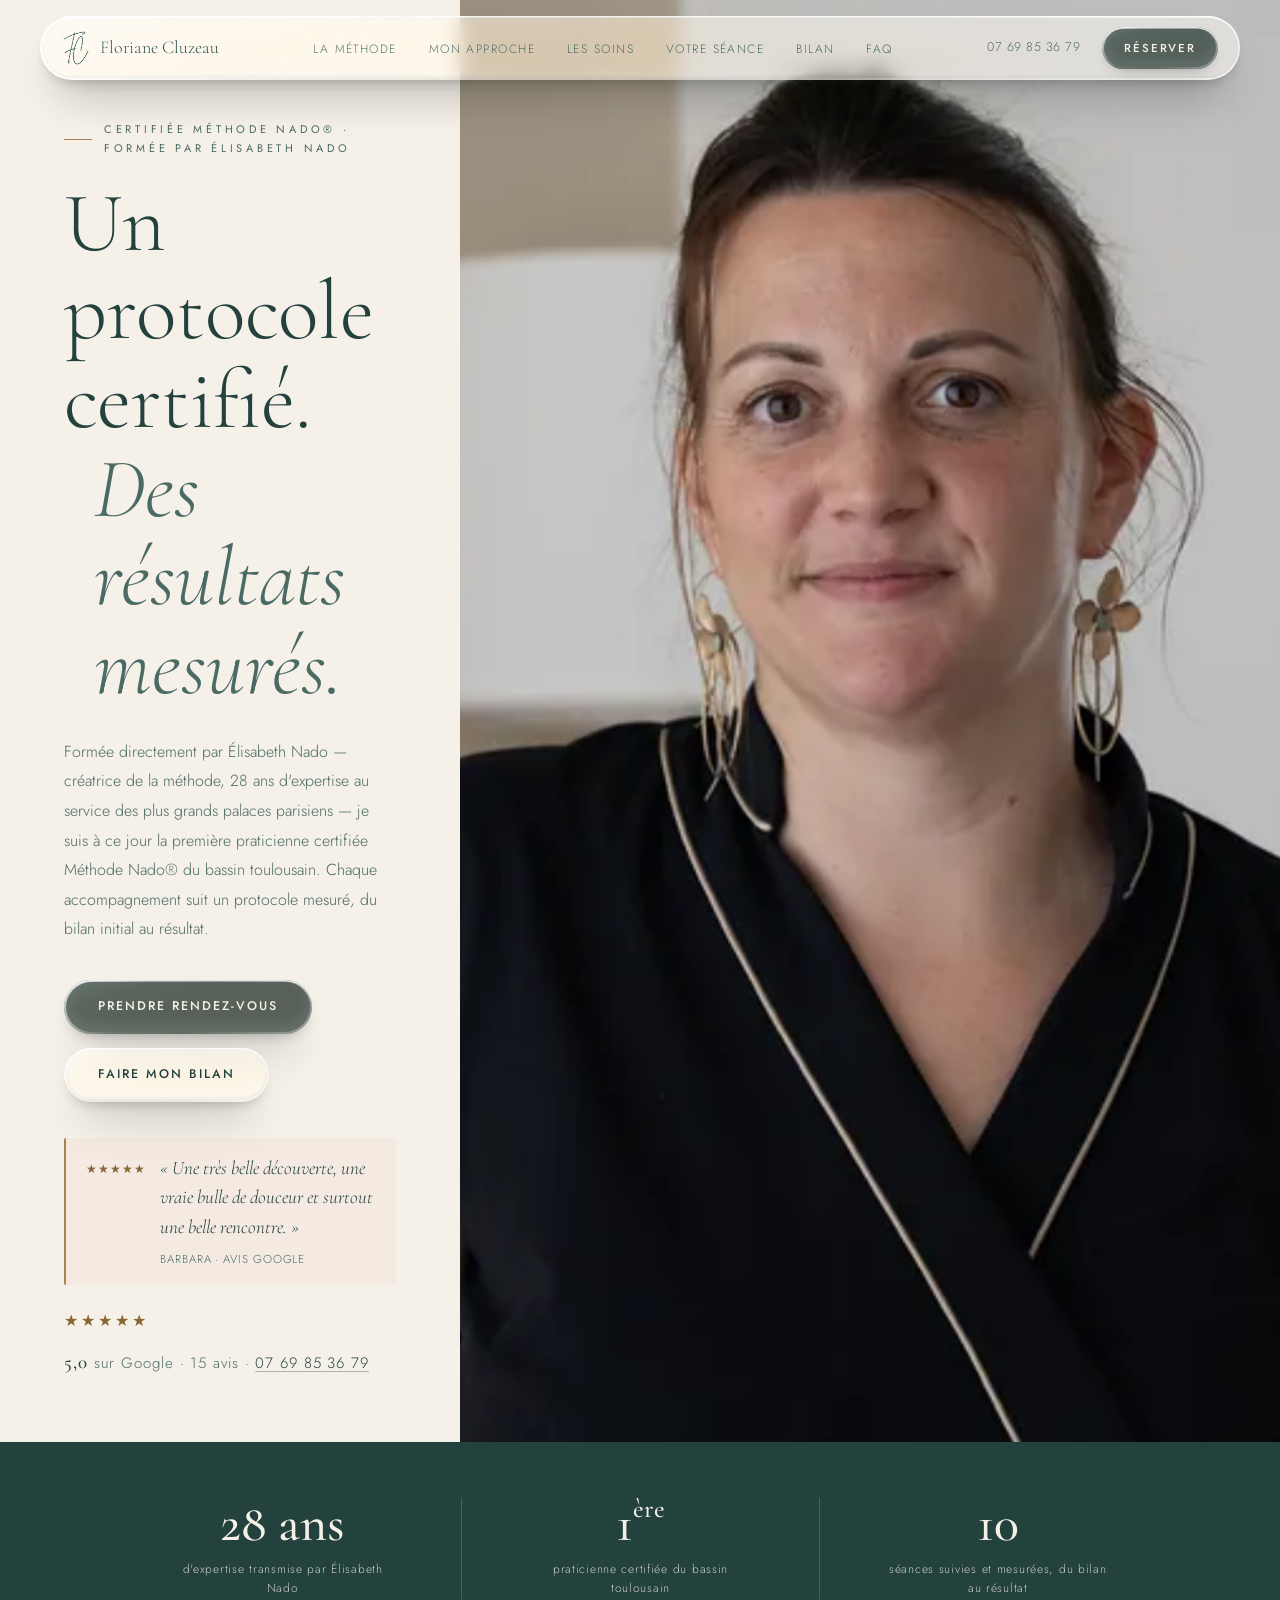
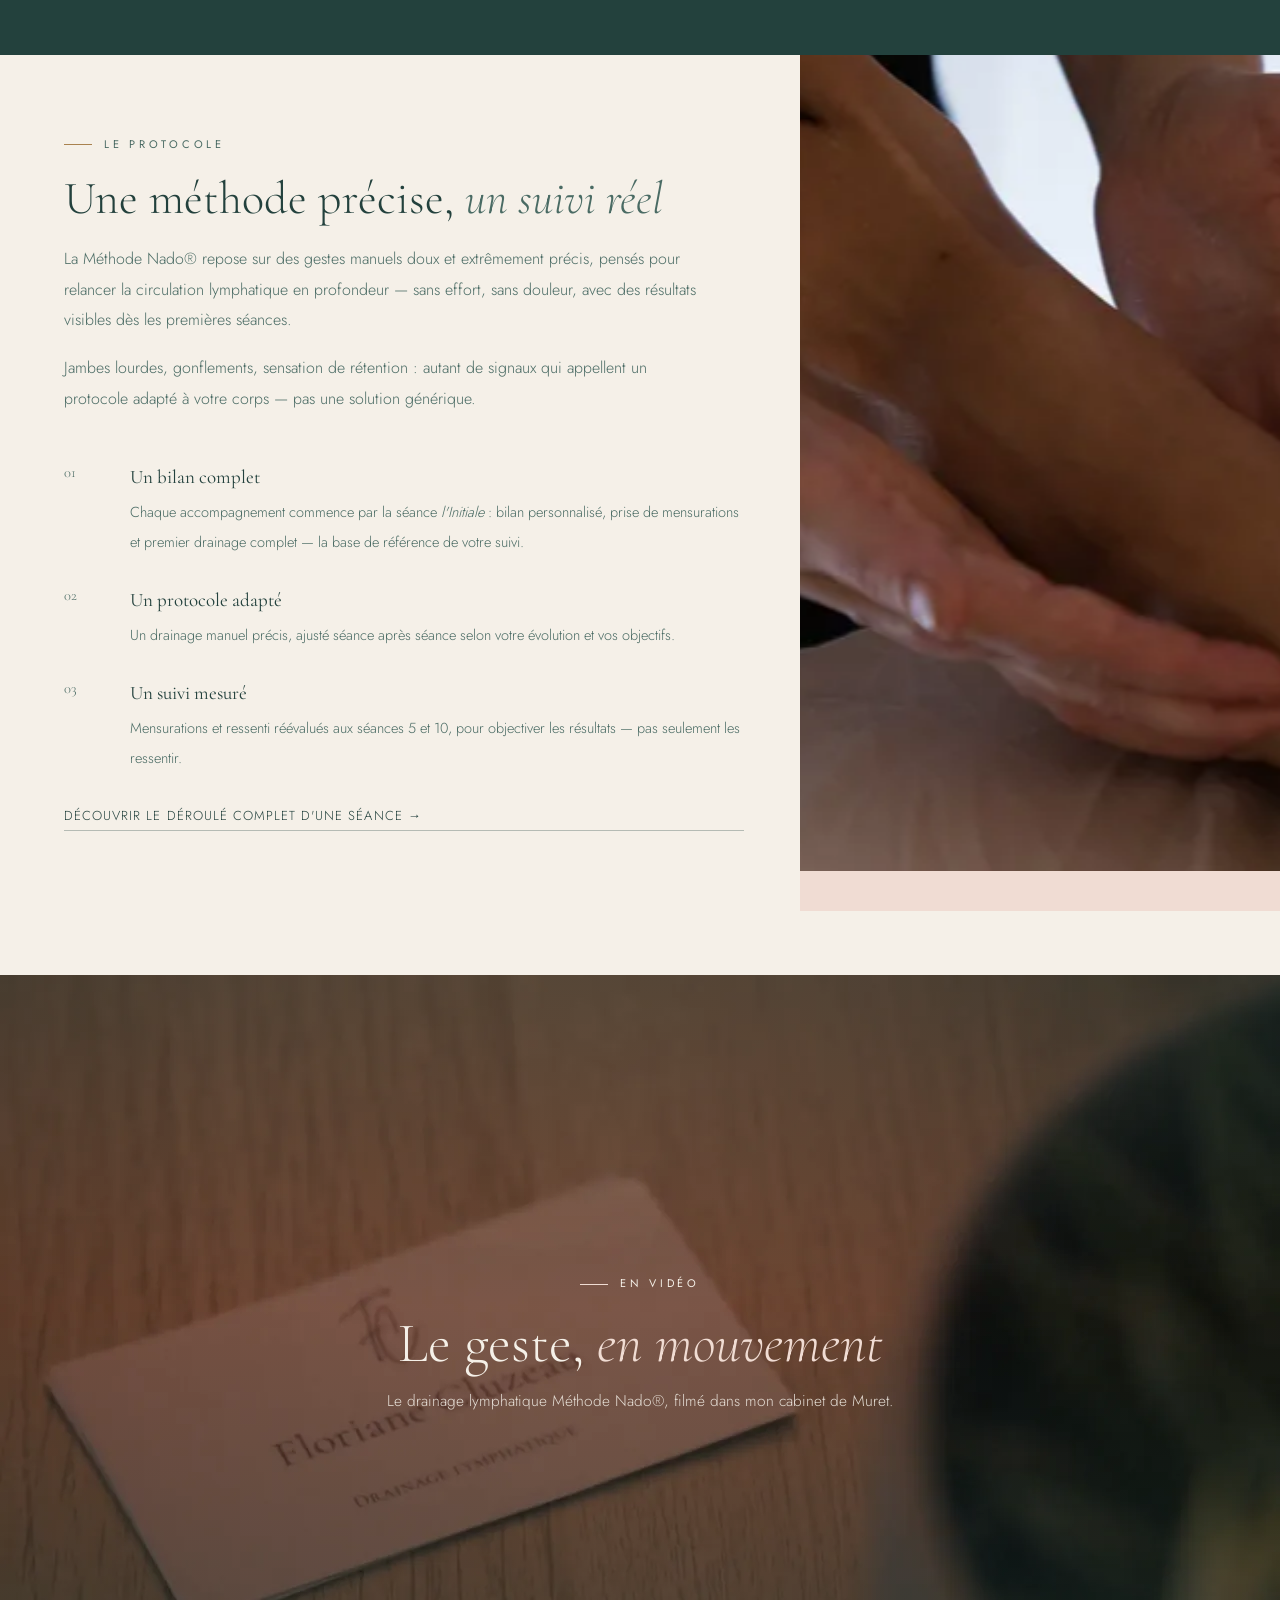
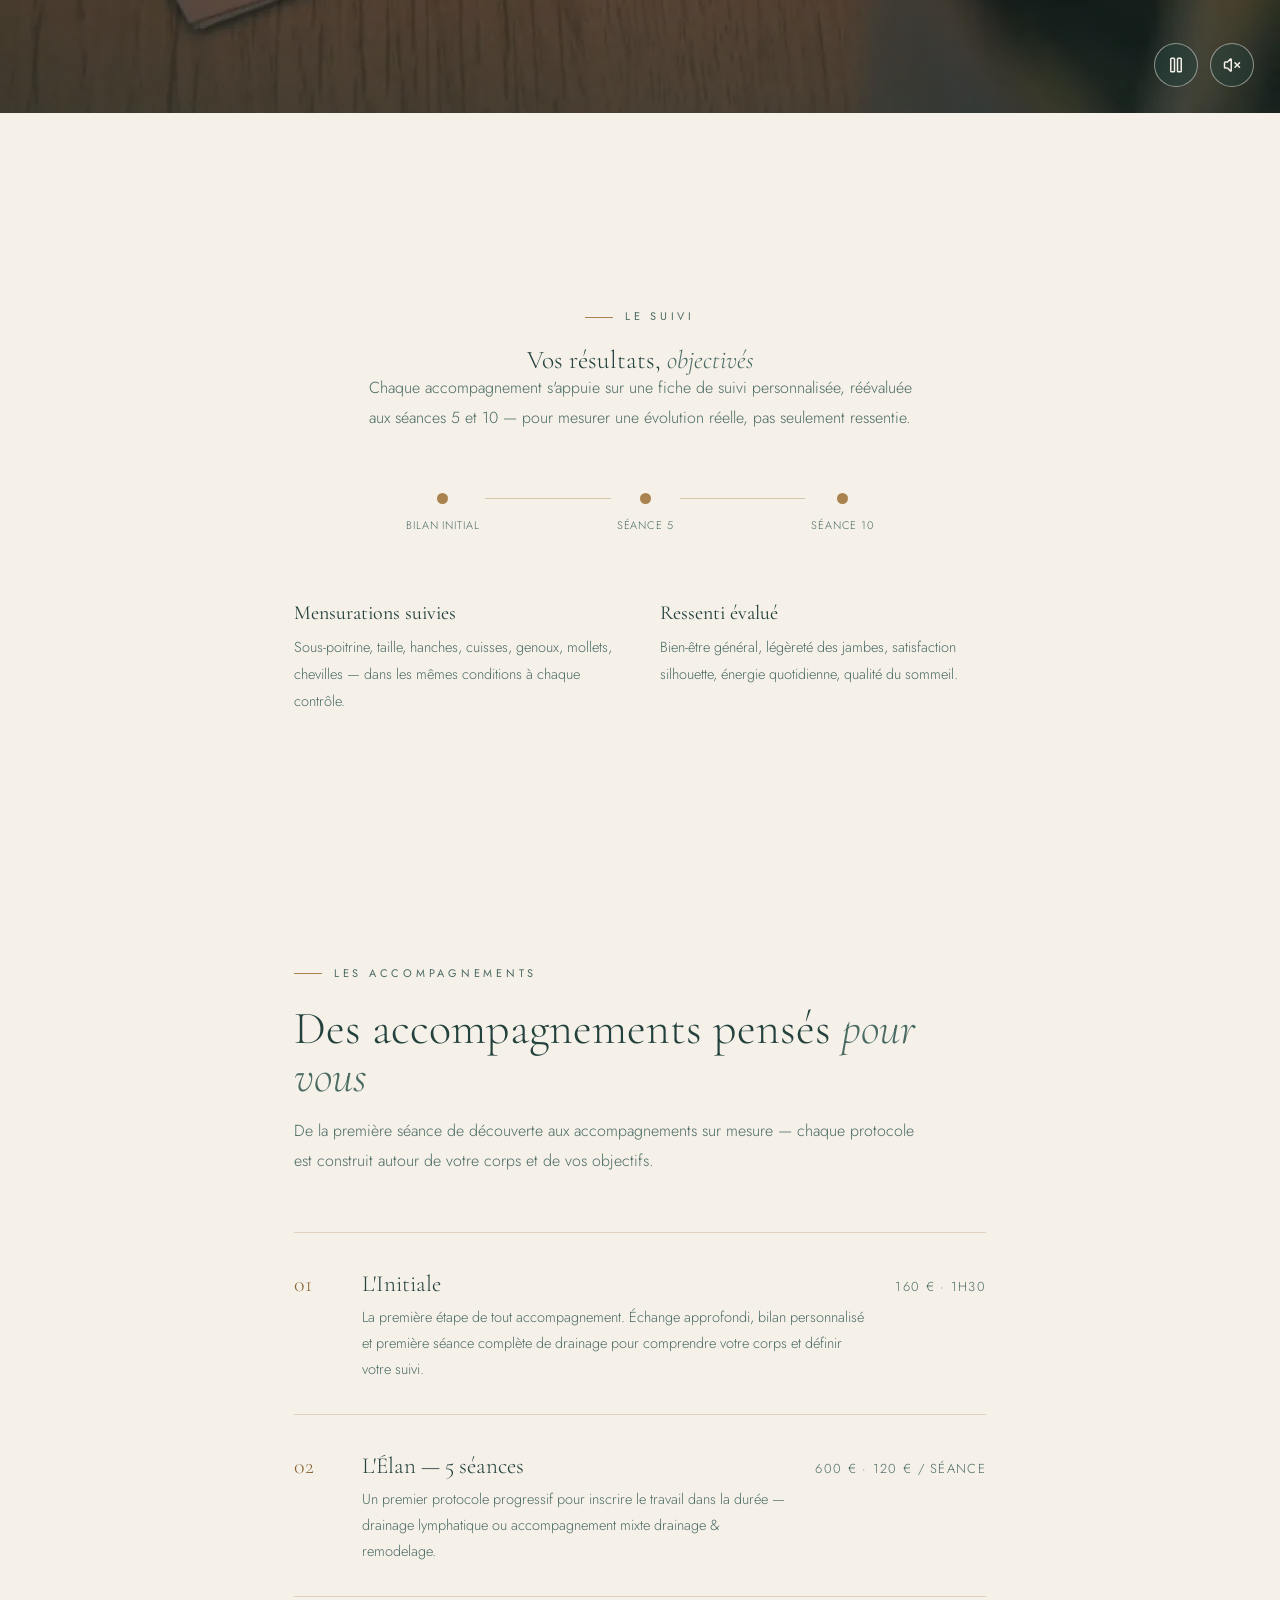
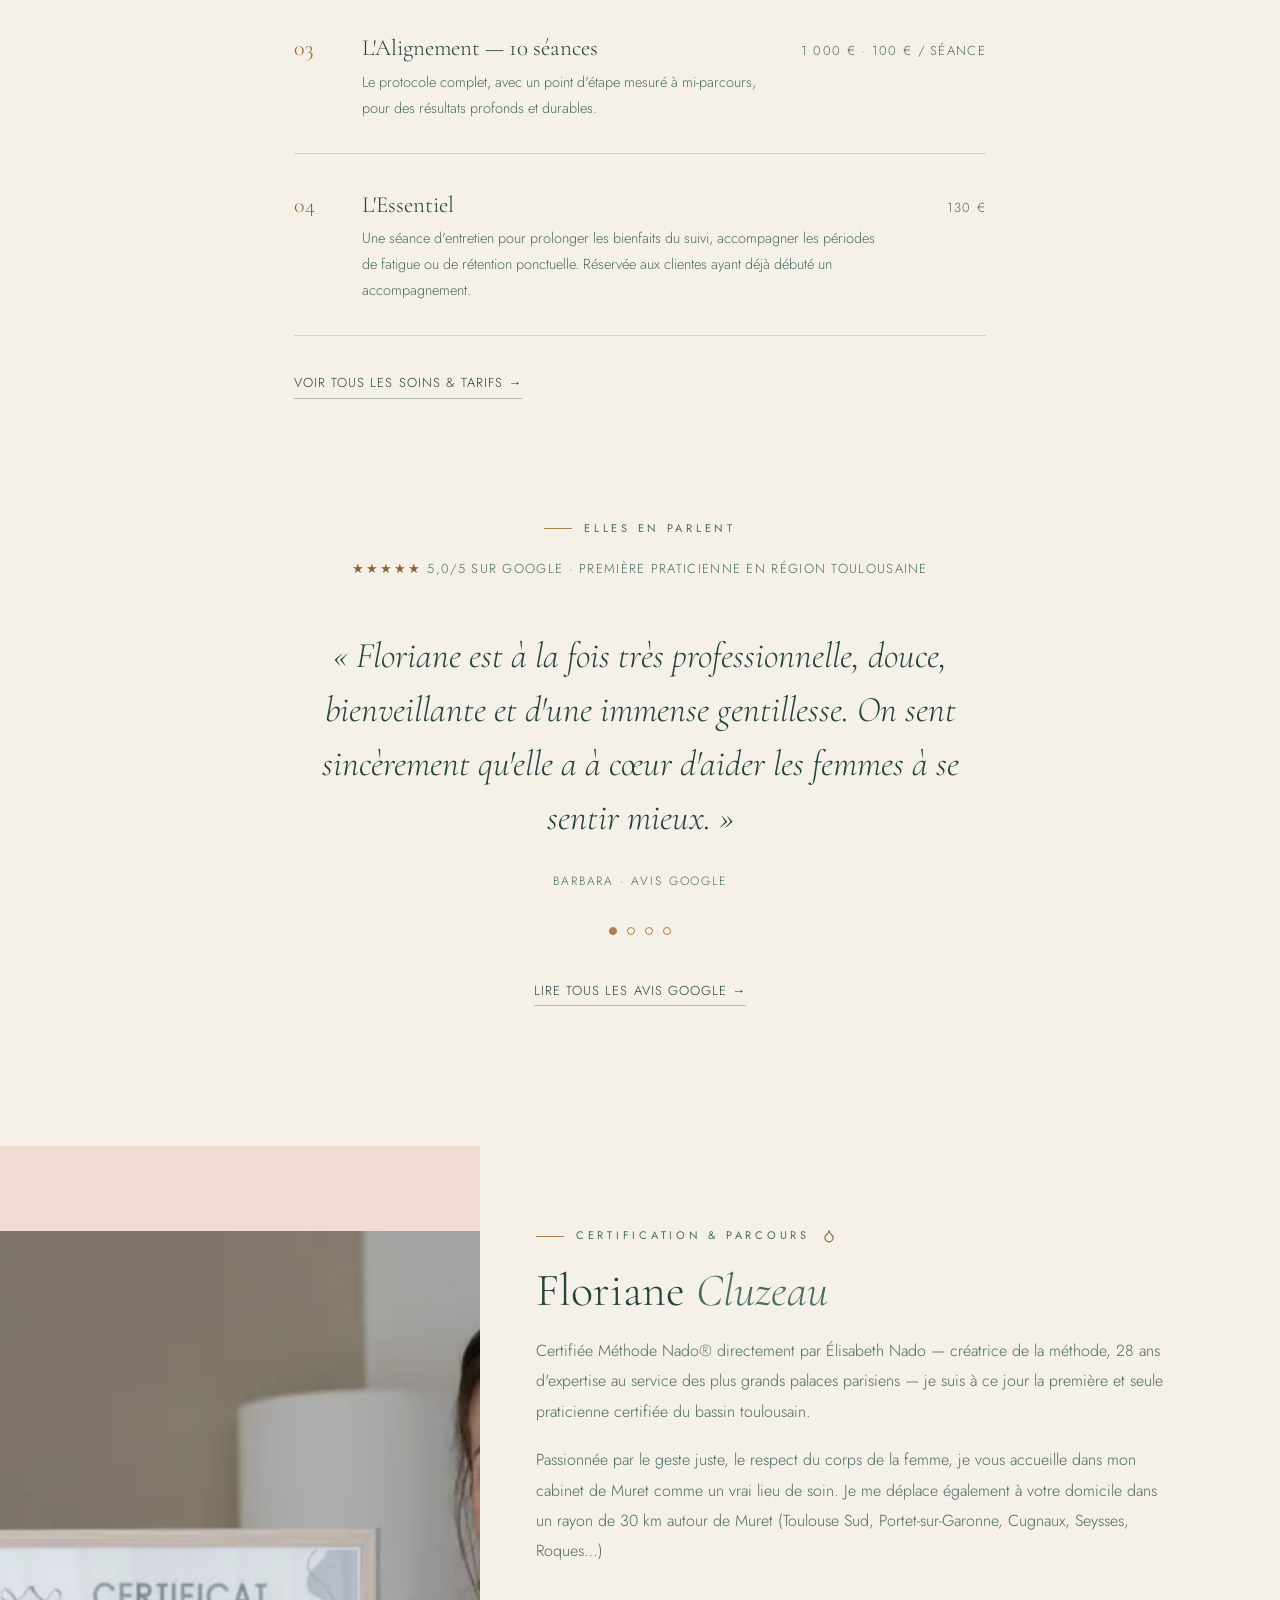
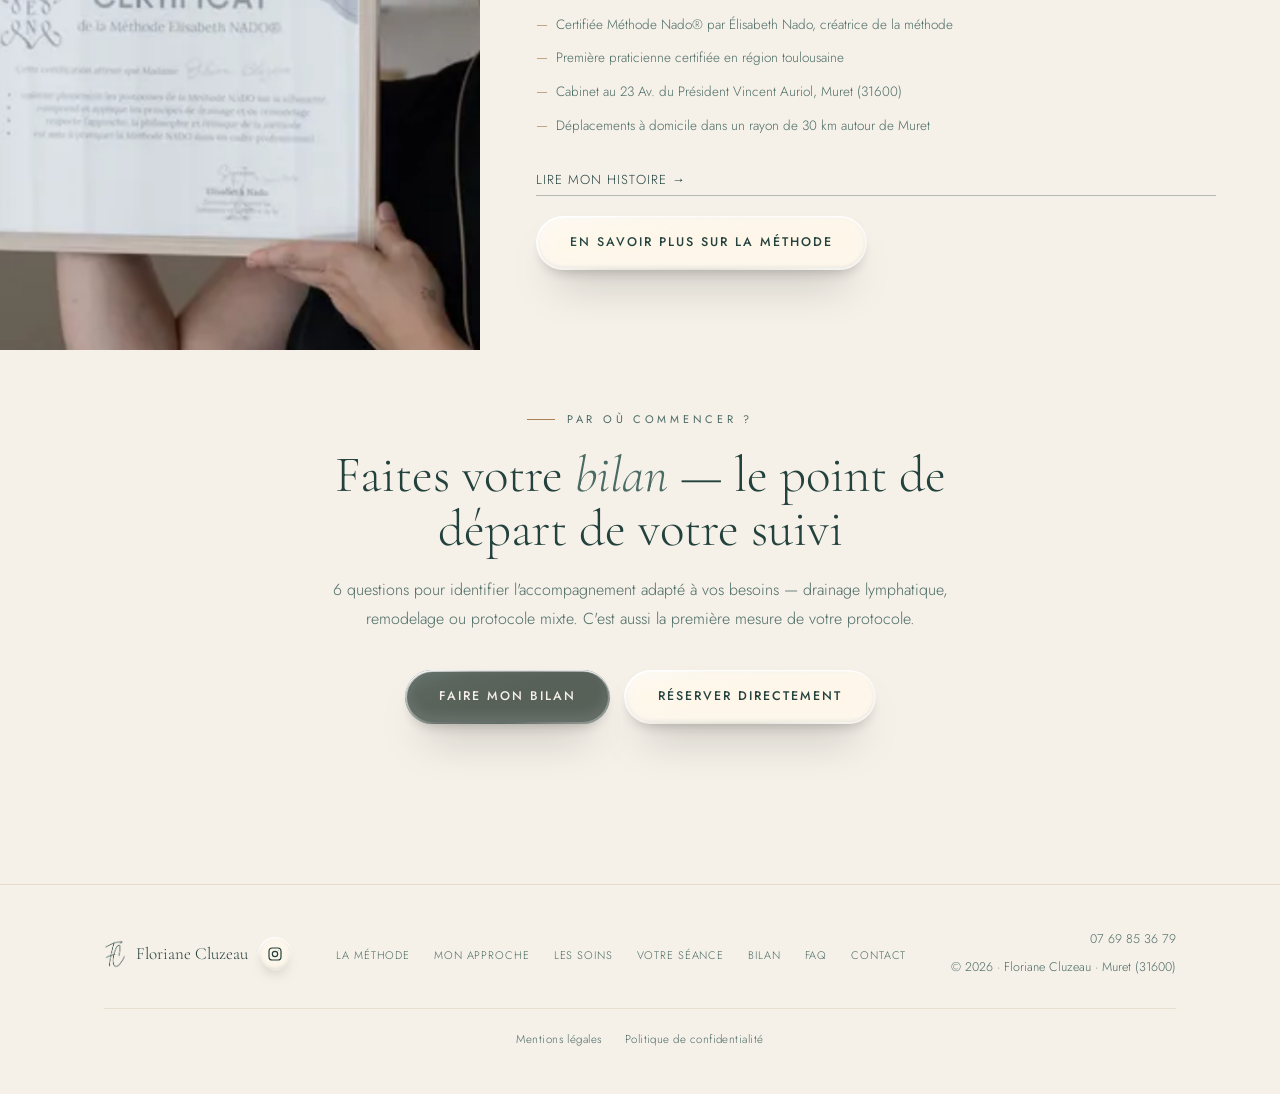
==== commit aff8e983: "Merge branch 'main' of https://github.com/Vaitua/floriane-cluzeau-site Resolve conflicting Google An" ====
--- a/index.html
+++ b/index.html
@@ -1,4 +1,4 @@
-<!DOCTYPE html>
+﻿<!DOCTYPE html>
 <html lang="fr">
 <head>
   <script async src="https://www.googletagmanager.com/gtag/js?id=G-SKTD4MFMKF"></script>
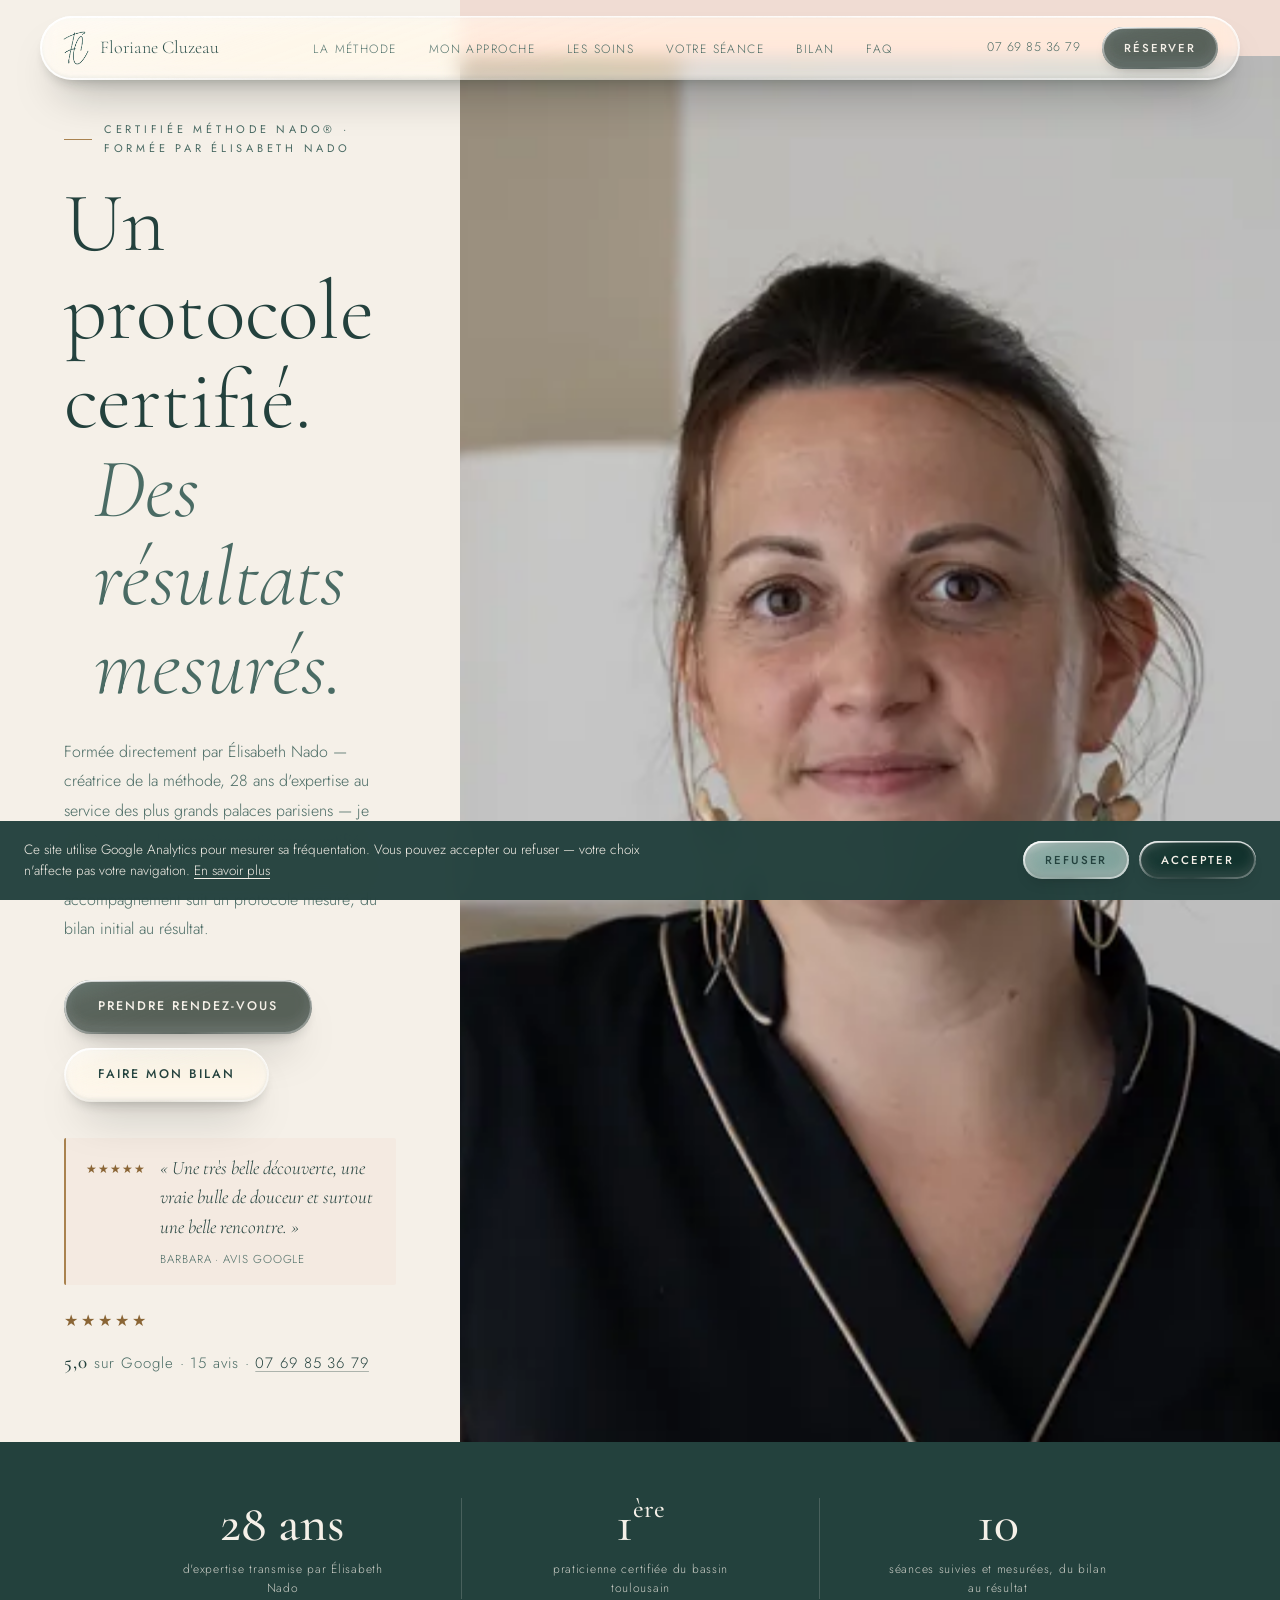
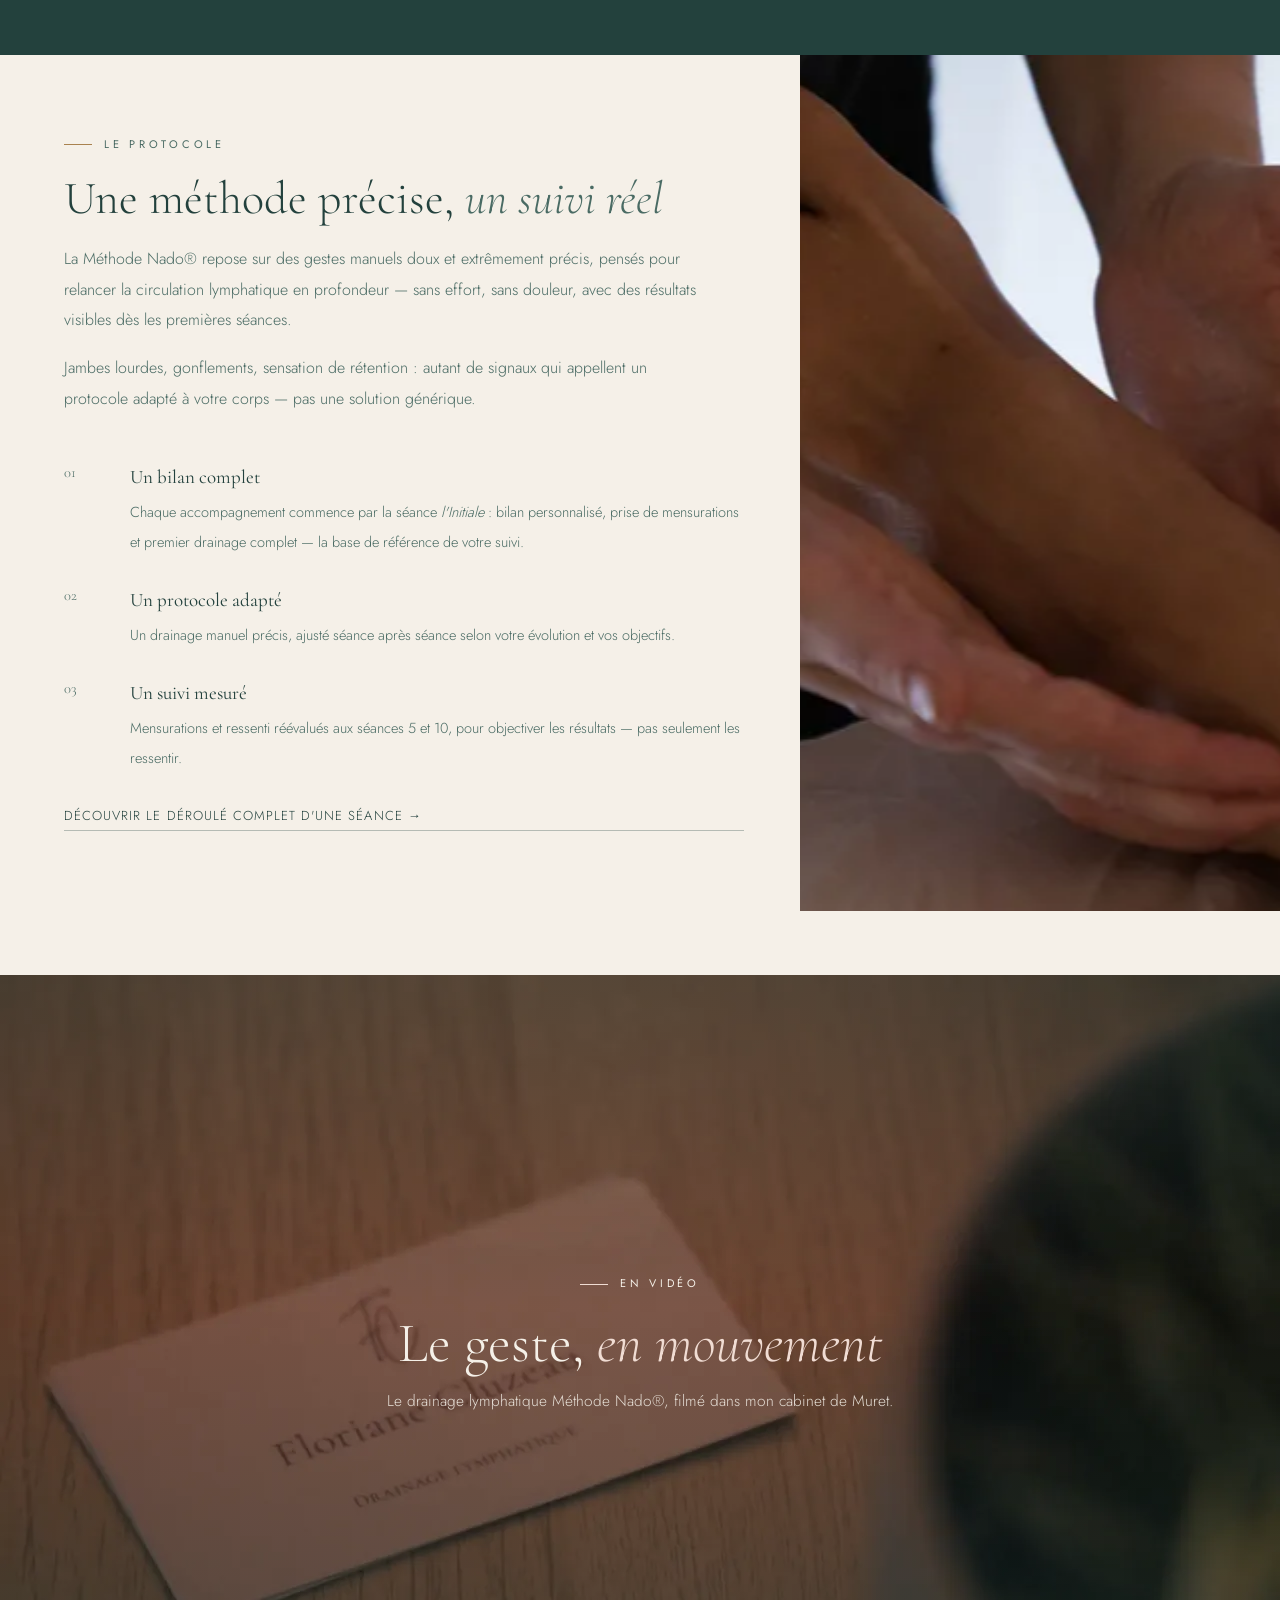
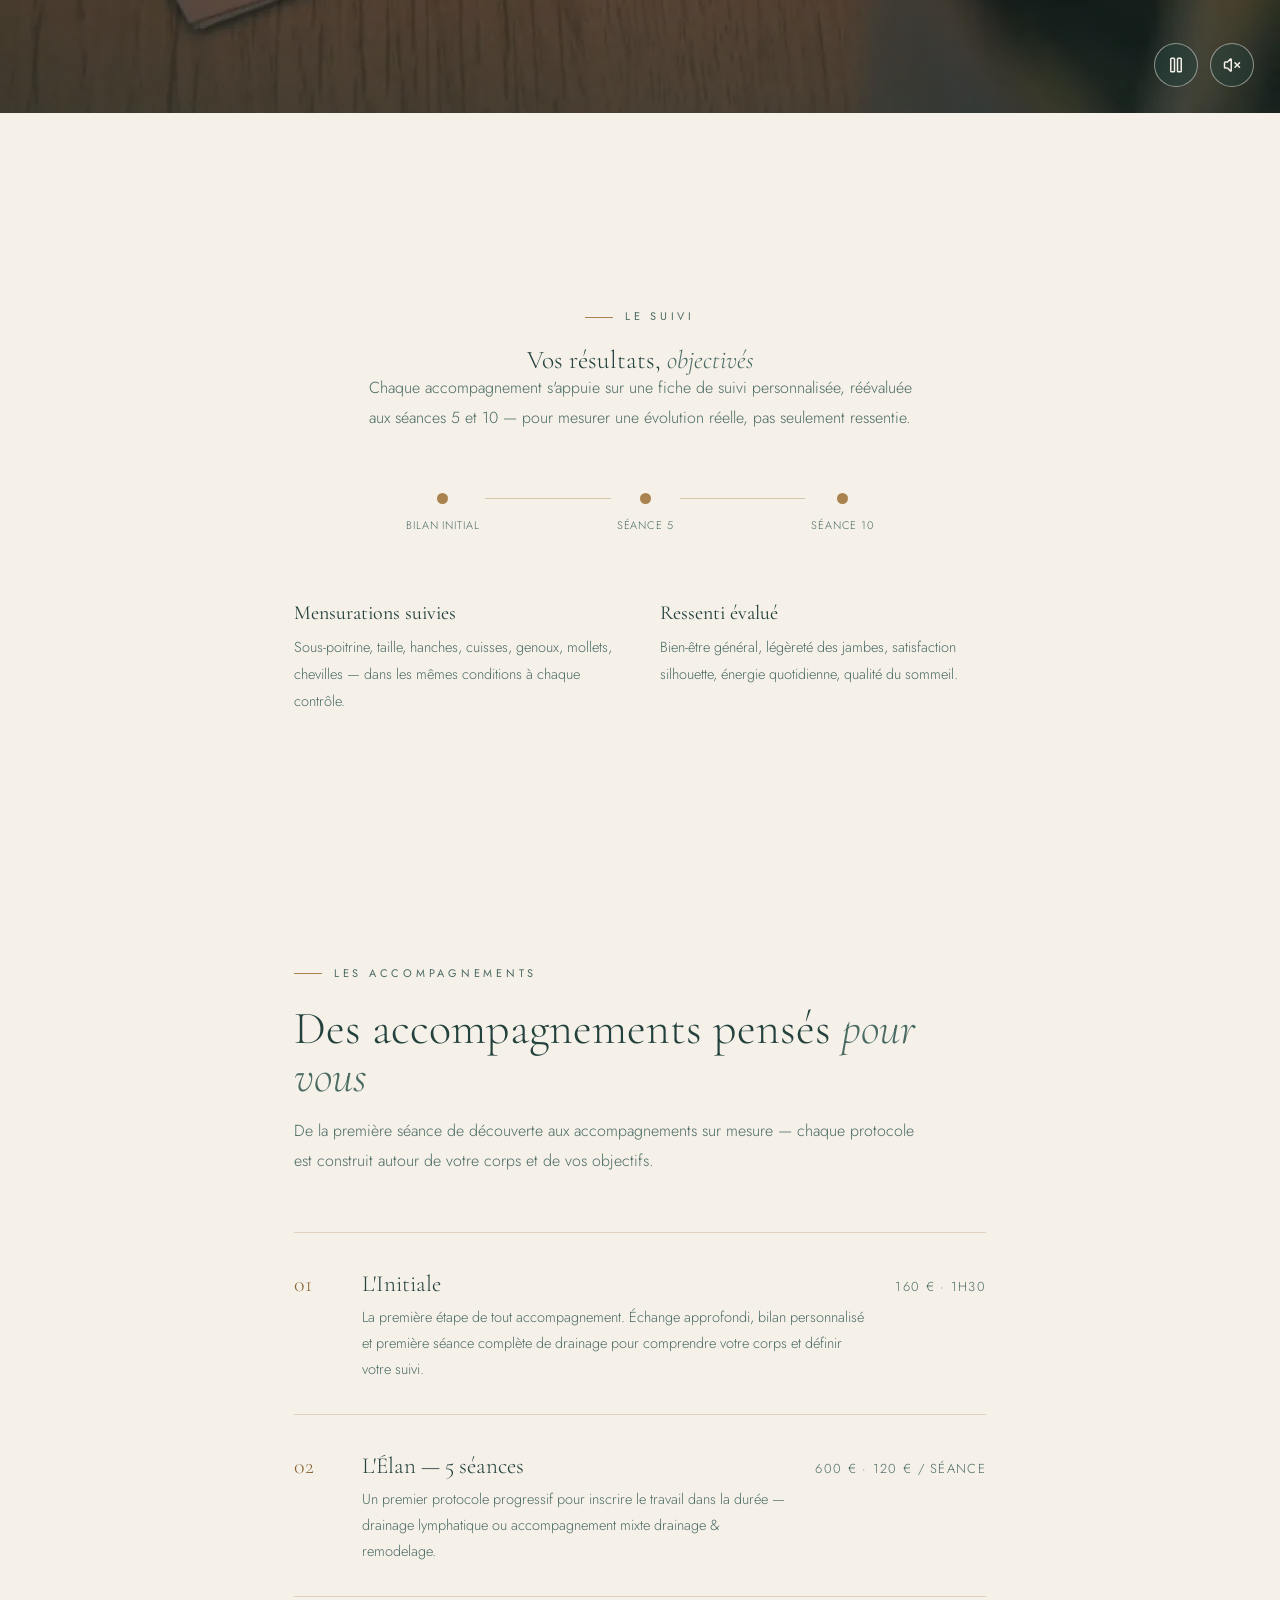
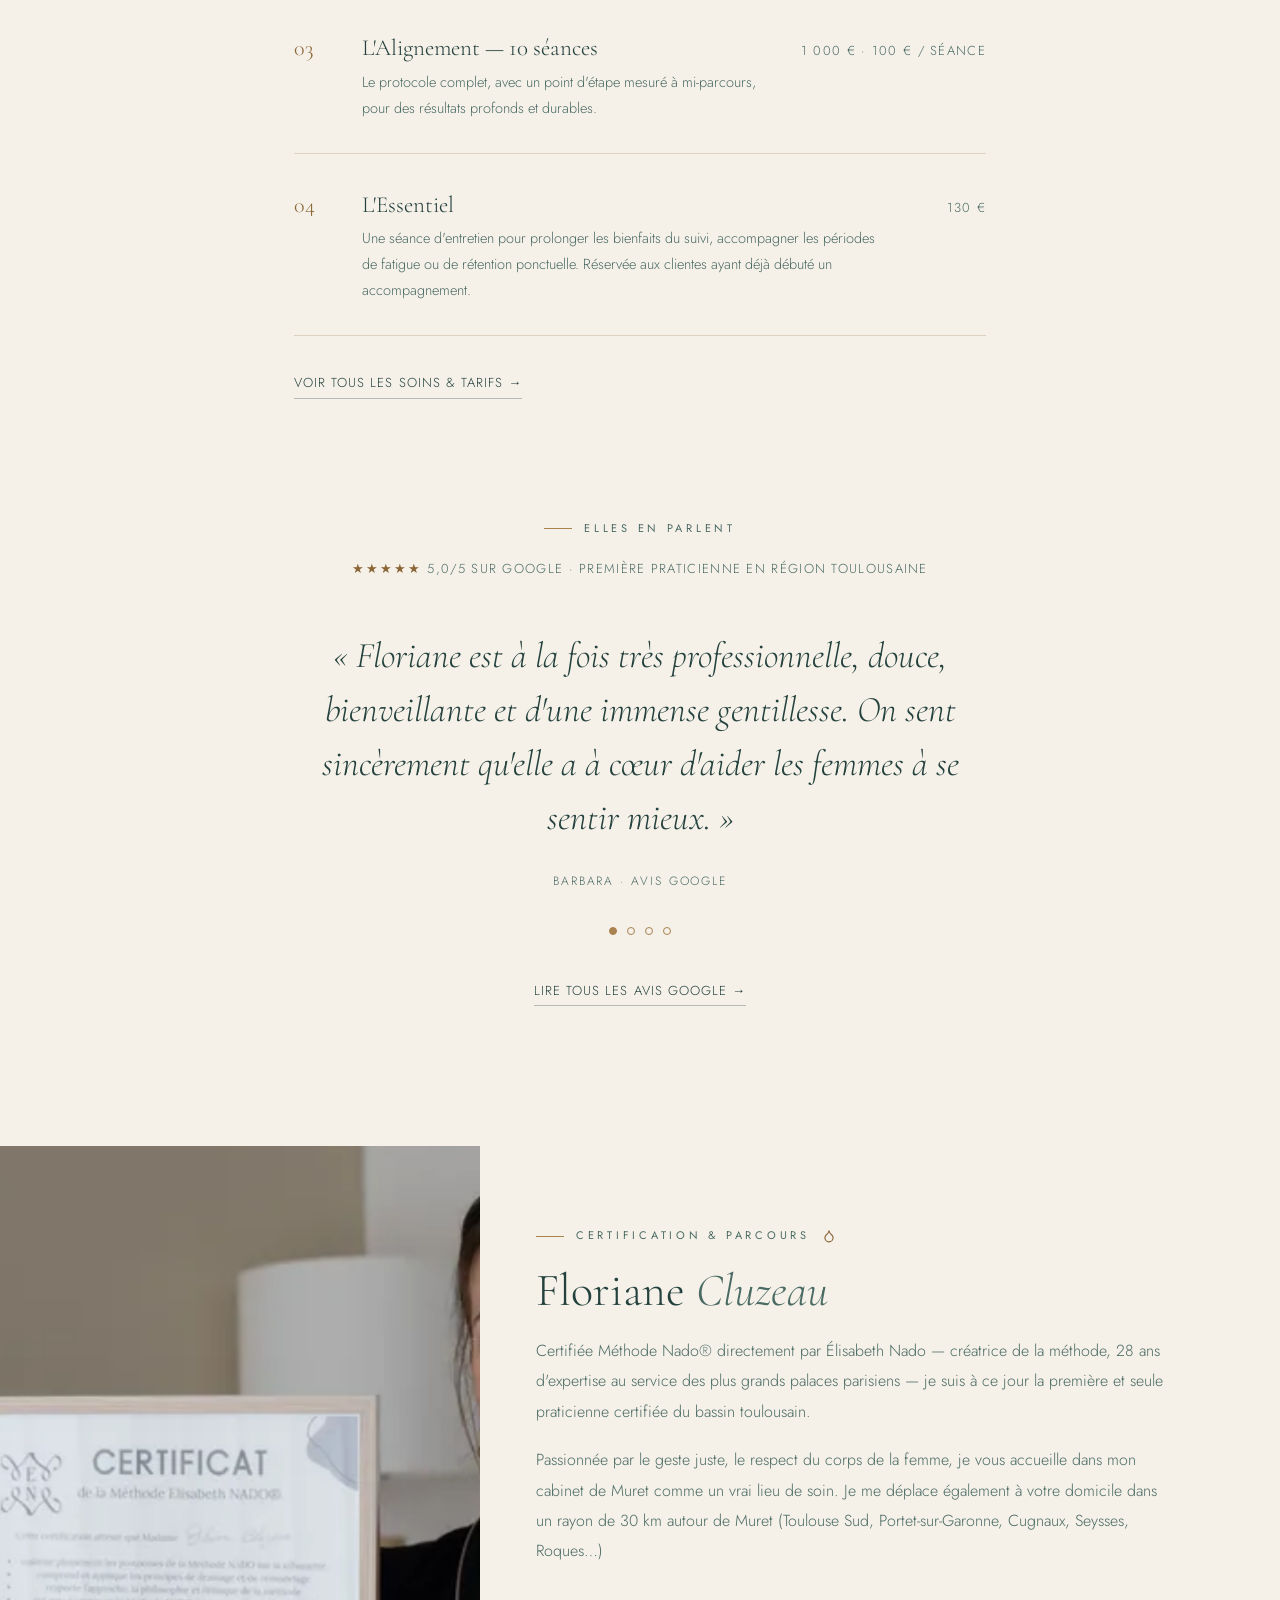
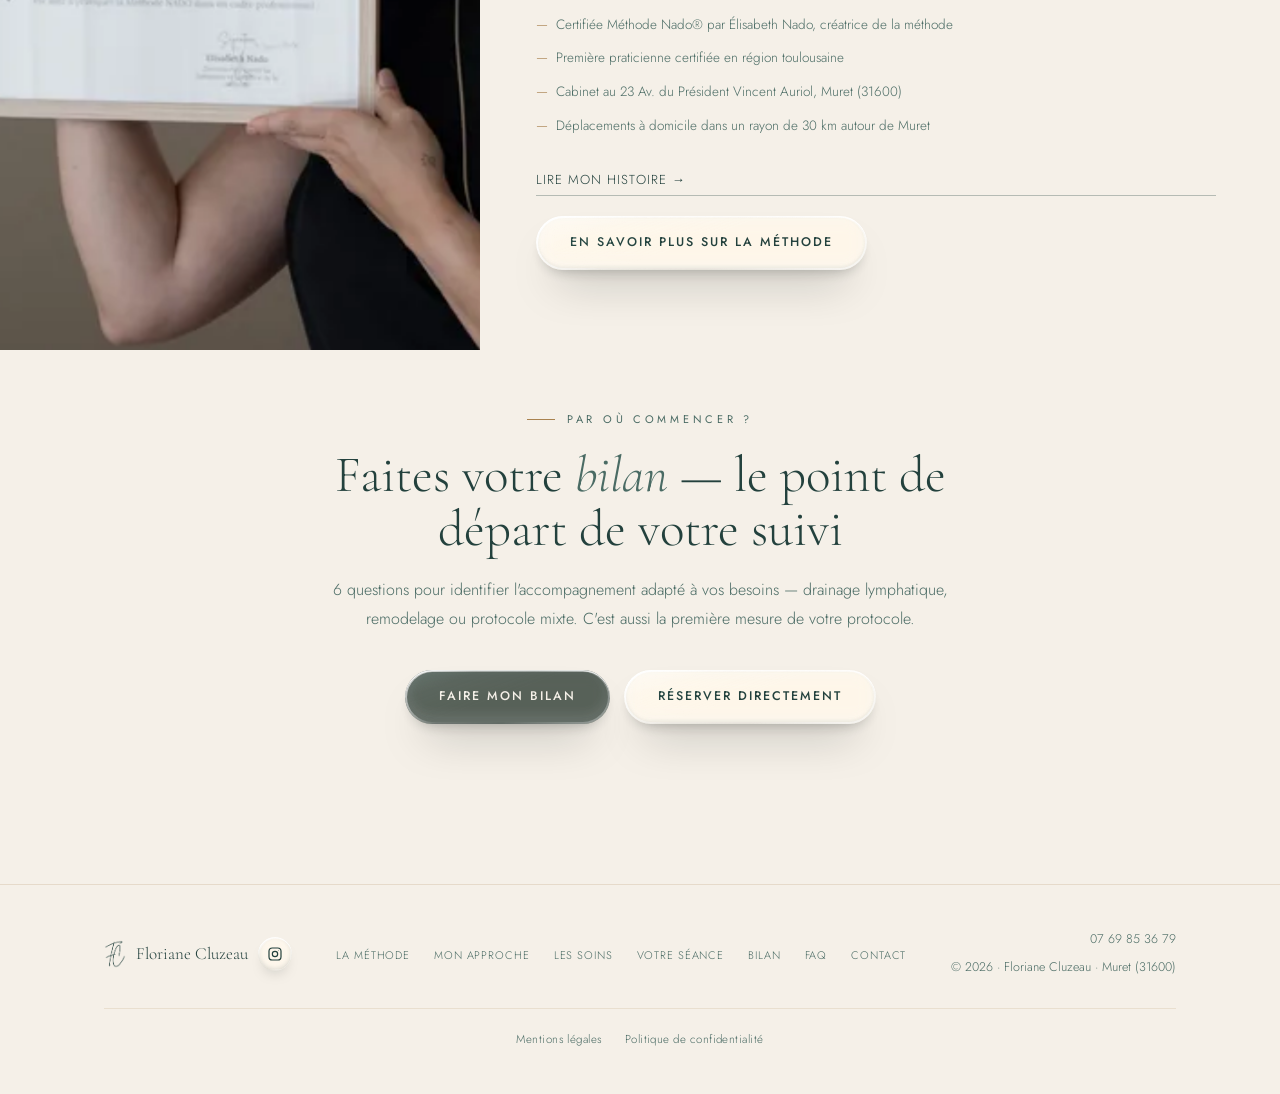
==== commit 22275b75: "Ajouter un bandeau de consentement cookies avant chargement de Google Analytics GA4 n'est desormais " ====
--- a/index.html
+++ b/index.html
@@ -1,12 +1,10 @@
 ﻿<!DOCTYPE html>
 <html lang="fr">
 <head>
-  <script async src="https://www.googletagmanager.com/gtag/js?id=G-SKTD4MFMKF"></script>
   <script>
     window.dataLayer = window.dataLayer || [];
     function gtag(){dataLayer.push(arguments);}
-    gtag('js', new Date());
-    gtag('config', 'G-SKTD4MFMKF');
+    gtag('consent', 'default', { 'analytics_storage': 'denied', 'ad_storage': 'denied' });
   </script>
   <meta name="view-transition" content="same-origin">
 <meta charset="UTF-8">
--- a/styles.css
+++ b/styles.css
@@ -807,3 +807,19 @@
   color:var(--encre-2);cursor:pointer;
 }
 .field-consent label a{color:var(--encre);text-decoration:underline;text-underline-offset:3px}
+
+/* Bandeau de consentement aux cookies (Google Analytics) */
+.cookie-bandeau{
+  position:fixed;left:0;right:0;bottom:0;z-index:300;
+  display:flex;flex-wrap:wrap;align-items:center;justify-content:space-between;gap:16px;
+  padding:18px 24px;background:rgba(35,65,61,.97);
+  backdrop-filter:blur(12px);-webkit-backdrop-filter:blur(12px);
+}
+.cookie-bandeau p{margin:0;font-size:13.5px;line-height:1.6;color:var(--fond);flex:1;min-width:240px;max-width:640px}
+.cookie-bandeau a{color:var(--fond);text-decoration:underline;text-underline-offset:3px}
+.cookie-actions{display:flex;gap:10px;flex-shrink:0}
+@media(max-width:900px){
+  .cookie-bandeau{bottom:76px;padding:16px}
+  .cookie-actions{width:100%}
+  .cookie-actions .btn{flex:1}
+}
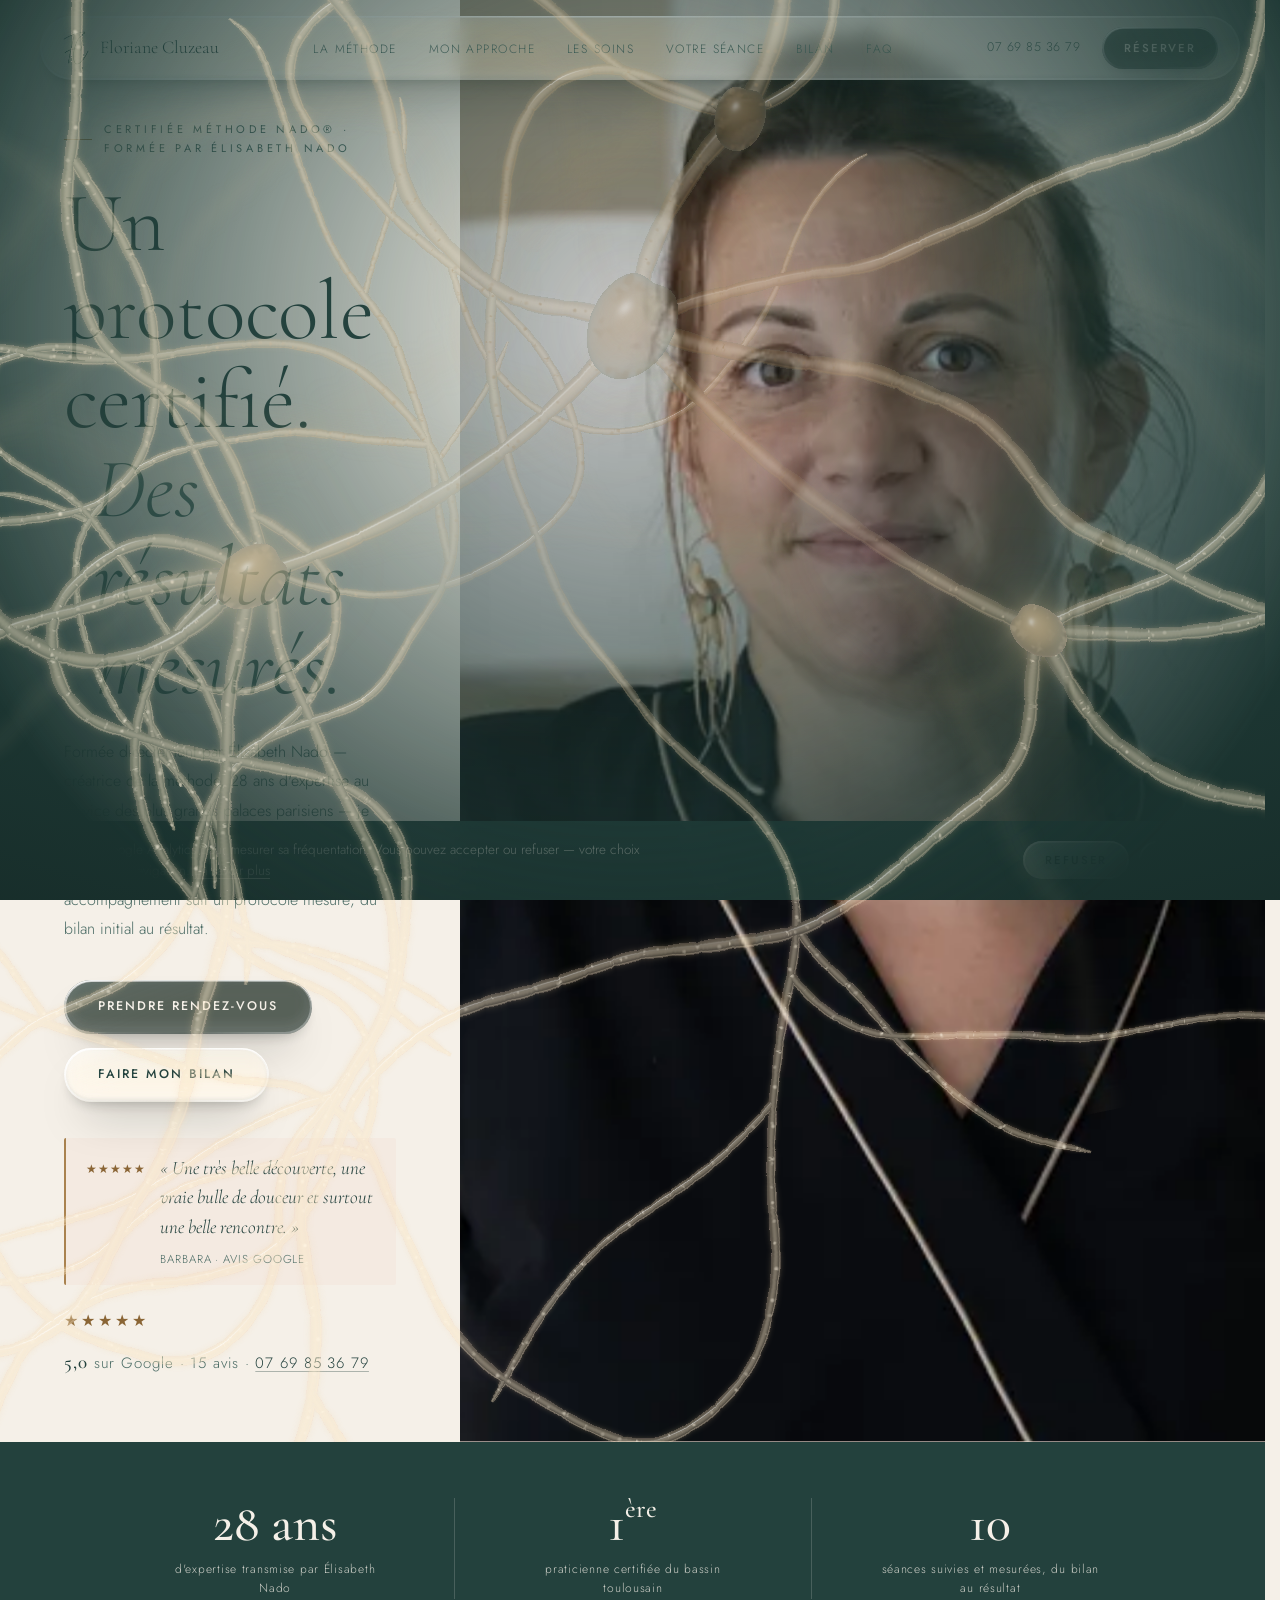
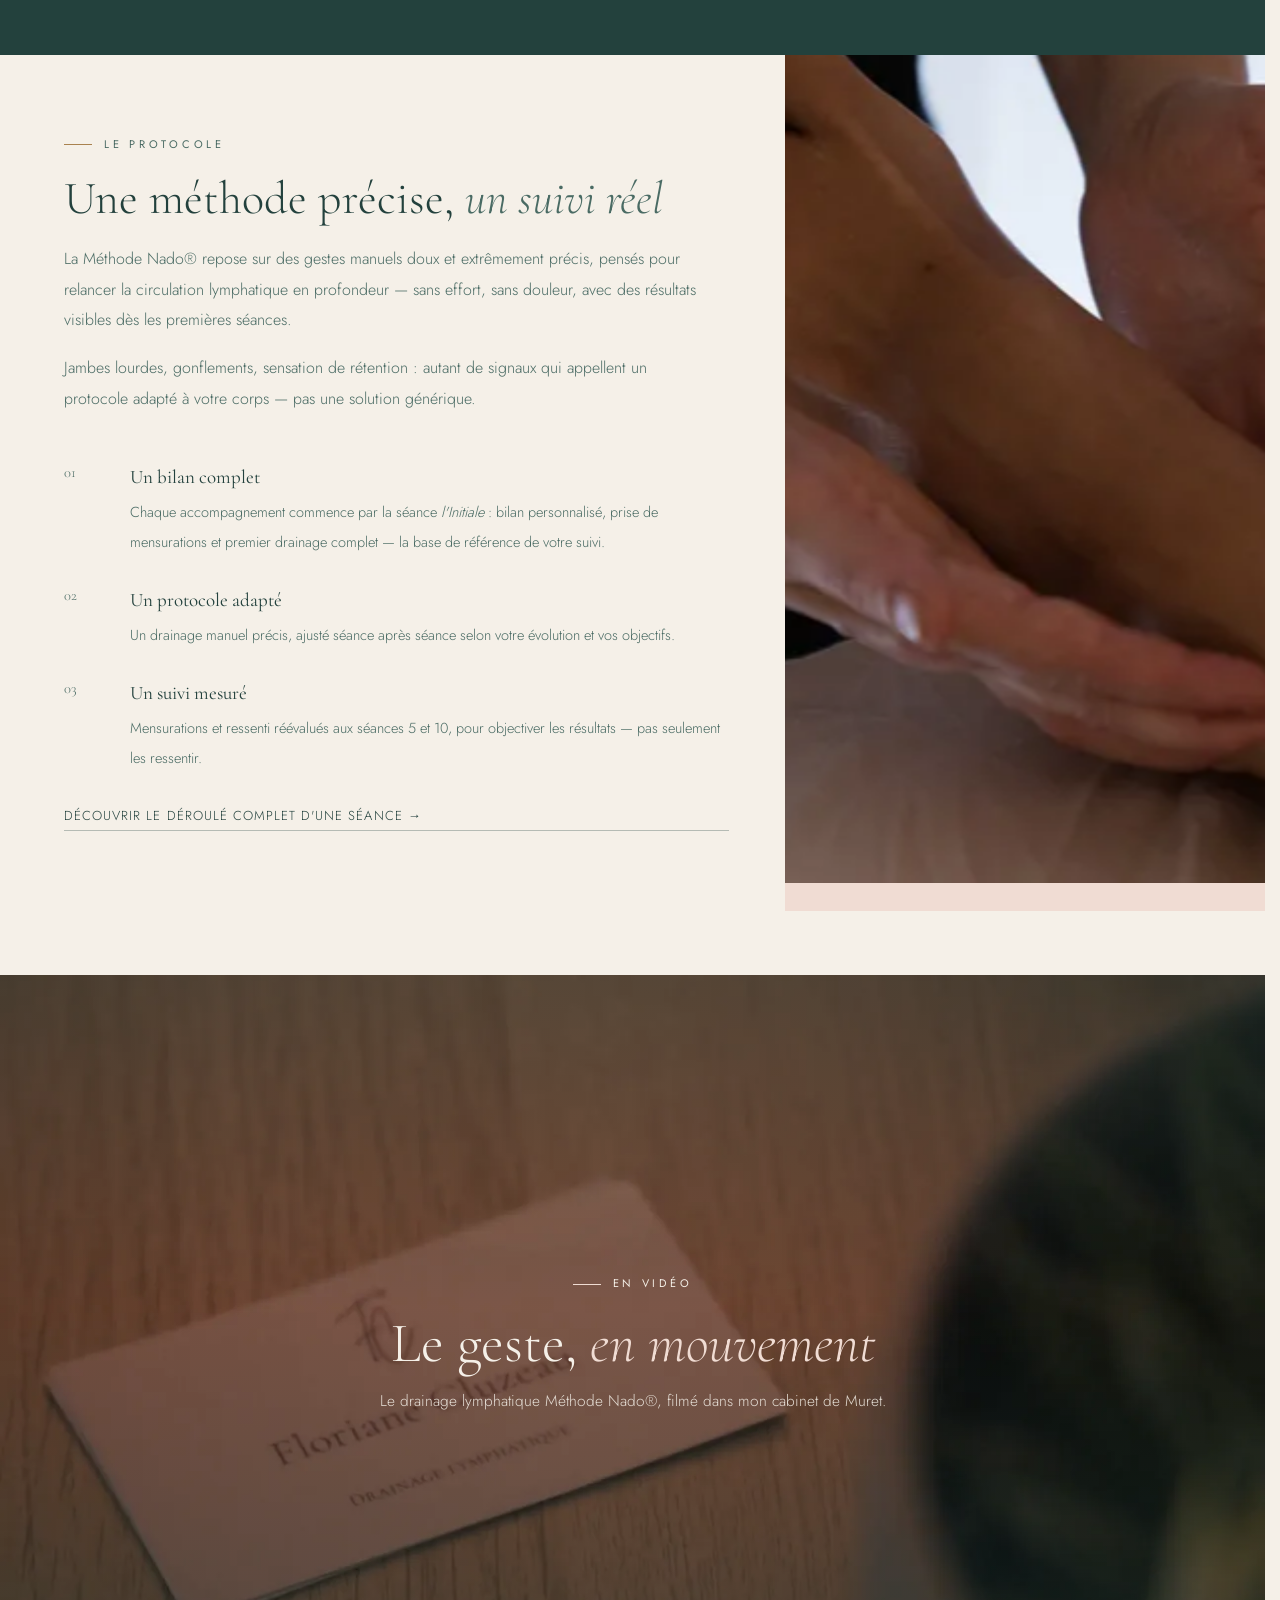
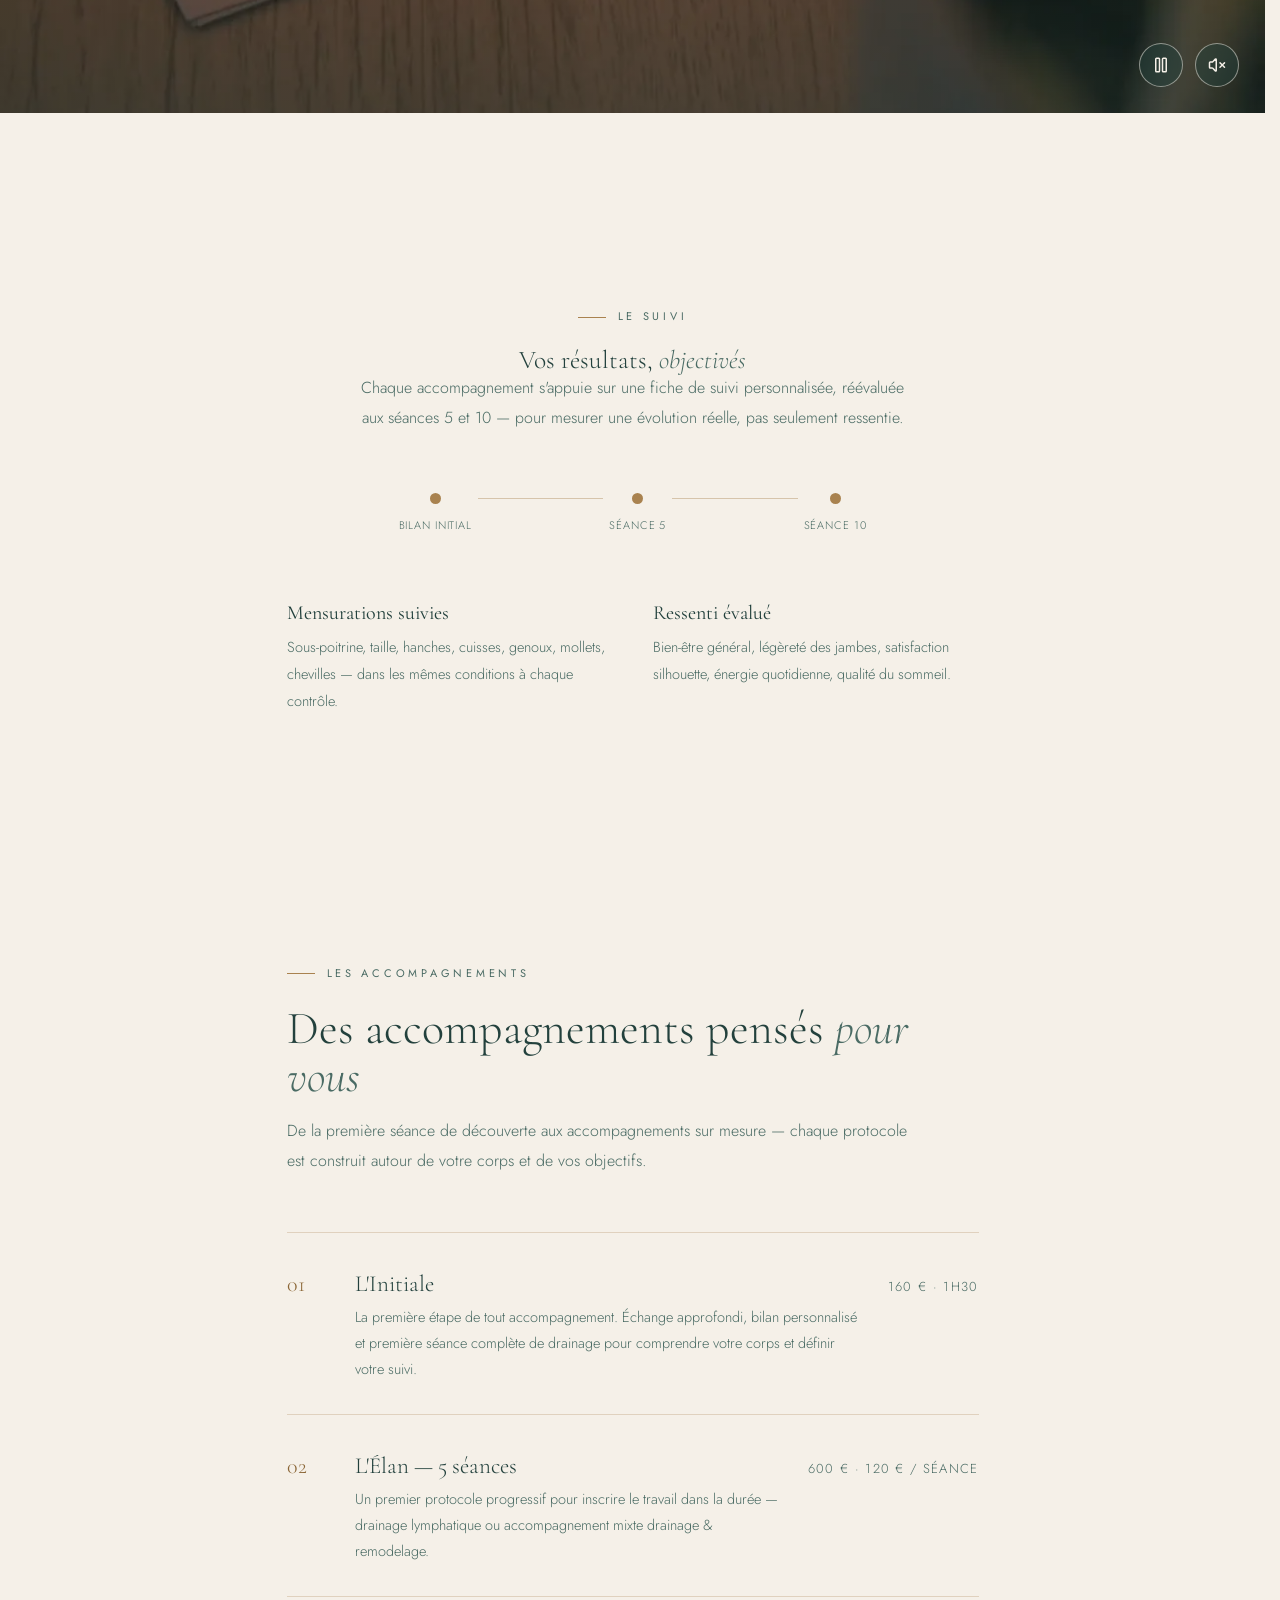
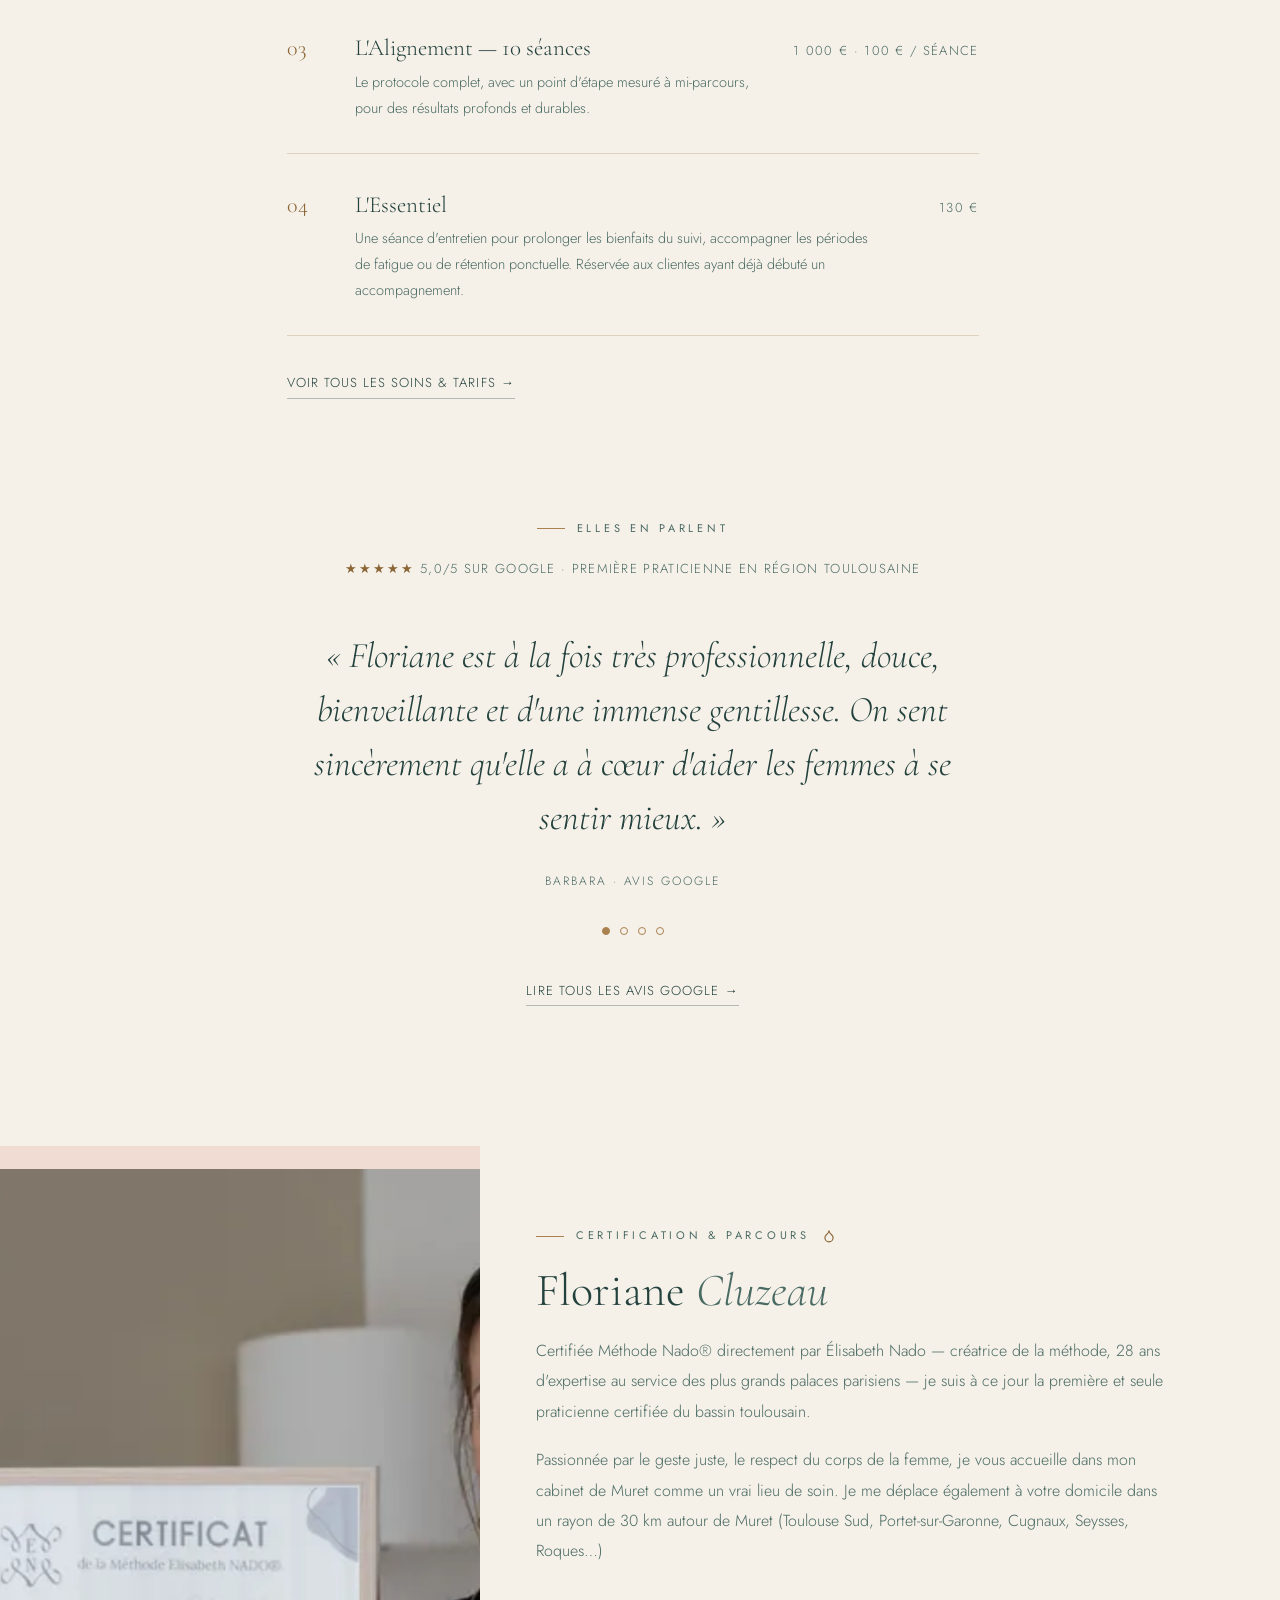
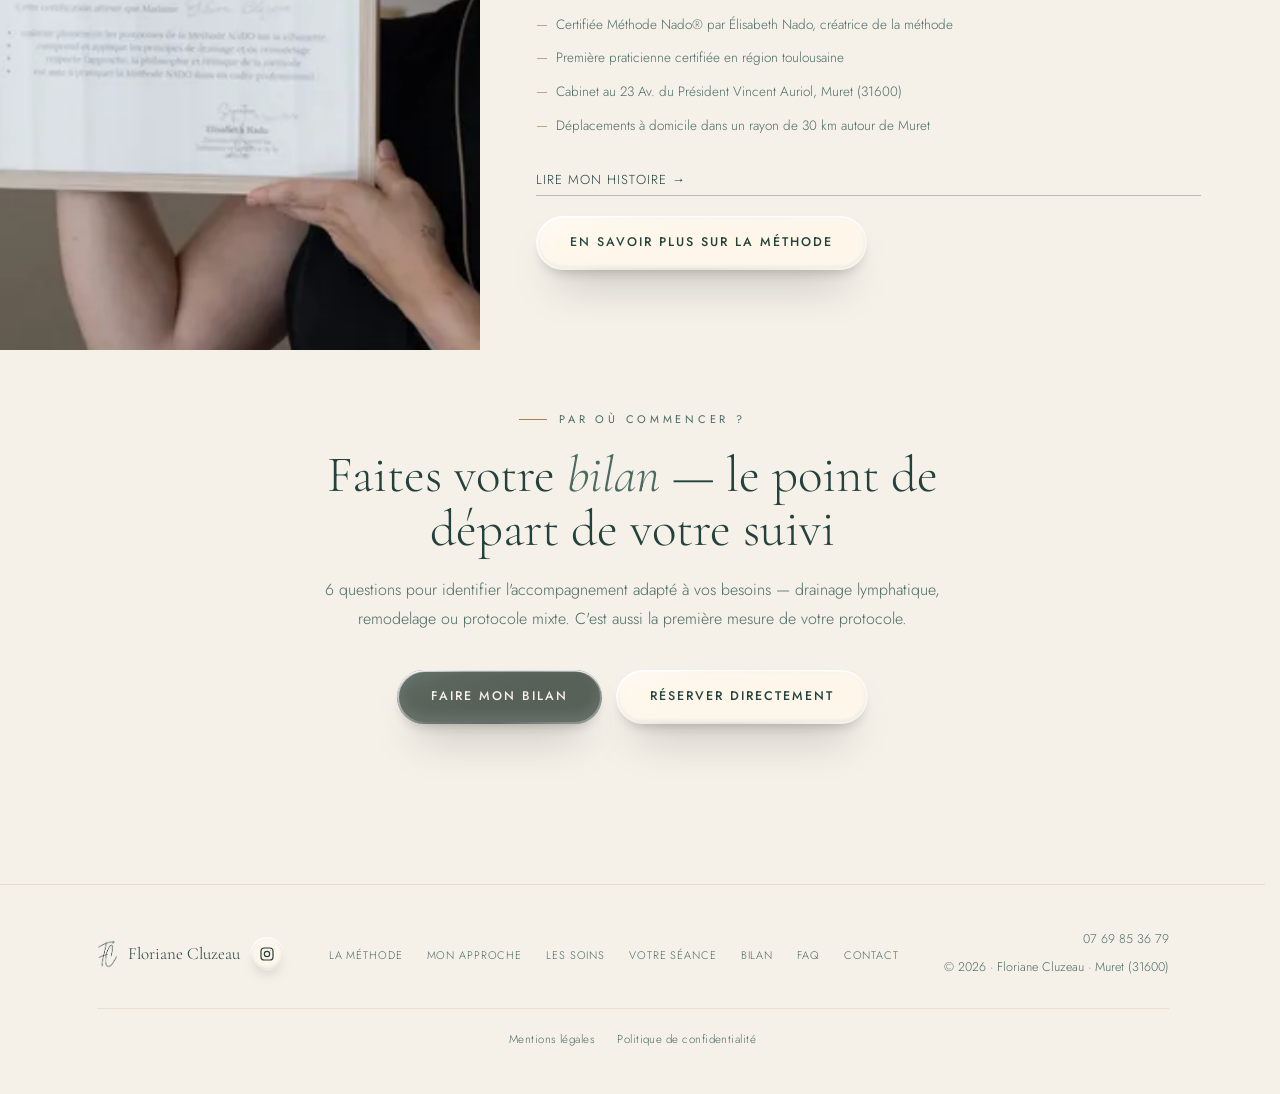
==== commit 351a4a44: "tarifs update et animation" ====
--- a/index.html
+++ b/index.html
@@ -5,6 +5,19 @@
     window.dataLayer = window.dataLayer || [];
     function gtag(){dataLayer.push(arguments);}
     gtag('consent', 'default', { 'analytics_storage': 'denied', 'ad_storage': 'denied' });
+  </script>
+  <script>
+    /* Intro « la lymphe se remet à circuler » (intro.js) — décidée avant le premier
+       affichage pour que la page n'apparaisse pas une fraction de seconde avant le
+       rideau. Première visite uniquement ; ?intro dans l'URL la rejoue. Filet de
+       sécurité : si intro.js ne prend pas la main en 3 s, la page est libérée. */
+    (function(){try{
+      var h=document.documentElement;
+      if((location.search.indexOf('intro')>-1||!localStorage.getItem('intro_vue'))&&!matchMedia('(prefers-reduced-motion: reduce)').matches){
+        h.classList.add('intro-on');
+        setTimeout(function(){if(!window.introPrise){h.classList.remove('intro-on');document.querySelectorAll('.intro-rideau,.intro-marque').forEach(function(e){e.remove()})}},3000);
+      }
+    }catch(e){}})();
   </script>
   <meta name="view-transition" content="same-origin">
 <meta charset="UTF-8">
@@ -48,6 +61,12 @@
 <link rel="stylesheet" href="styles.css">
 </head>
 <body>
+<div class="intro-rideau" aria-hidden="true"></div>
+<div class="intro-marque" aria-hidden="true">
+  <p class="intro-nom">Floriane Cluzeau</p>
+  <p class="intro-metier">Drainage lymphatique · Méthode Nado®</p>
+  <span class="intro-passer"><span class="souris">Cliquer pour passer</span><span class="tactile">Toucher pour passer</span></span>
+</div>
 <a class="skip-link" href="#main">Aller au contenu</a>
 
 <nav aria-label="Navigation principale">
@@ -352,6 +371,7 @@
   <a href="https://www.planity.com/floriane-cluzeau-31600-muret" class="btn" target="_blank" rel="noopener">Réserver</a>
 </div>
 
+  <script src="intro.js"></script>
   <script src="app.js"></script>
 </body>
 </html>
--- a/styles.css
+++ b/styles.css
@@ -823,3 +823,63 @@
   .cookie-actions{width:100%}
   .cookie-actions .btn{flex:1}
 }
+
+/* ==========================================================================
+   INTRO — « La lymphe se remet à circuler » (page d'accueil, intro.js)
+   Première visite : rideau vert encre (le poids) sur lequel un réseau
+   lymphatique se remplit puis se draine ; la lumière s'ouvre depuis le
+   ganglion (la légèreté). Le réseau reste ensuite en filigrane derrière le
+   texte du hero. Absent si mouvement réduit ou WebGL2 indisponible.
+   ========================================================================== */
+.hero{position:relative}
+.hero-content{position:relative;z-index:1}
+.lymphe-canvas{
+  position:absolute;inset:0;width:100%;height:100%;z-index:0;pointer-events:none;
+  opacity:0;transition:opacity 1.4s var(--r);
+}
+.lymphe-canvas.visible{opacity:1}
+.lymphe-canvas.au-dessus{z-index:401;transition:none}
+
+/* Défilement bloqué jusqu'à la fin du rideau ; la place de la barre de défilement
+   reste réservée pour que la page ne se décale pas quand elle réapparaît. */
+html.intro-on,html.intro-verrou{overflow:hidden;scrollbar-gutter:stable}
+html.intro-verrou{background:var(--fond);transition:background-color .9s var(--r)}
+html.intro-on{background:#142825}
+html.intro-on .hero .reveal{opacity:0;transform:translateY(14px)}
+html.intro-on .hero-media img{opacity:0}
+
+.intro-rideau,.intro-marque{display:none}
+html.intro-on .intro-rideau,.intro-rideau.actif{display:block}
+html.intro-on .intro-marque,.intro-marque.actif{display:flex}
+.intro-rideau{
+  position:fixed;inset:0;z-index:400;
+  background:radial-gradient(120% 90% at 50% 36%,#2B4B46 0%,#1F3A36 48%,#142825 100%);
+}
+/* Le nom sort du flou en même temps que le réseau, puis s'efface sans heurt */
+.intro-marque{
+  position:fixed;left:0;right:0;top:54svh;z-index:402;
+  flex-direction:column;align-items:center;text-align:center;padding:0 24px;
+  pointer-events:none;transition:opacity 1s var(--r);
+}
+.intro-nom{
+  font-family:'Cormorant Garamond',serif;font-weight:300;font-style:italic;
+  font-size:clamp(38px,5.4vw,64px);line-height:1.05;color:var(--fond);
+  letter-spacing:.06em;opacity:0;transform:translateY(8px);filter:blur(7px);
+  transition:opacity 1.5s var(--r),transform 2.2s var(--r),filter 1.6s var(--r),letter-spacing 2.8s var(--r);
+}
+.intro-metier{
+  margin-top:14px;display:flex;align-items:center;gap:12px;
+  font-size:11px;letter-spacing:.34em;text-transform:uppercase;color:rgba(245,240,232,.72);
+  opacity:0;transition:opacity 1.4s var(--r) .35s;
+}
+.intro-metier::before,.intro-metier::after{content:"";width:22px;height:1px;background:var(--or)}
+.intro-passer{
+  position:fixed;left:0;right:0;bottom:28px;
+  font-size:10.5px;letter-spacing:.28em;text-transform:uppercase;color:rgba(245,240,232,.38);
+  opacity:0;transition:opacity 1.2s var(--r) .4s;
+}
+.intro-passer .tactile{display:none}
+@media(hover:none){.intro-passer .tactile{display:inline}.intro-passer .souris{display:none}}
+.intro-marque.on .intro-nom{opacity:1;transform:none;filter:none;letter-spacing:.02em}
+.intro-marque.on .intro-metier,.intro-marque.on .intro-passer{opacity:1}
+.intro-marque.off{opacity:0}
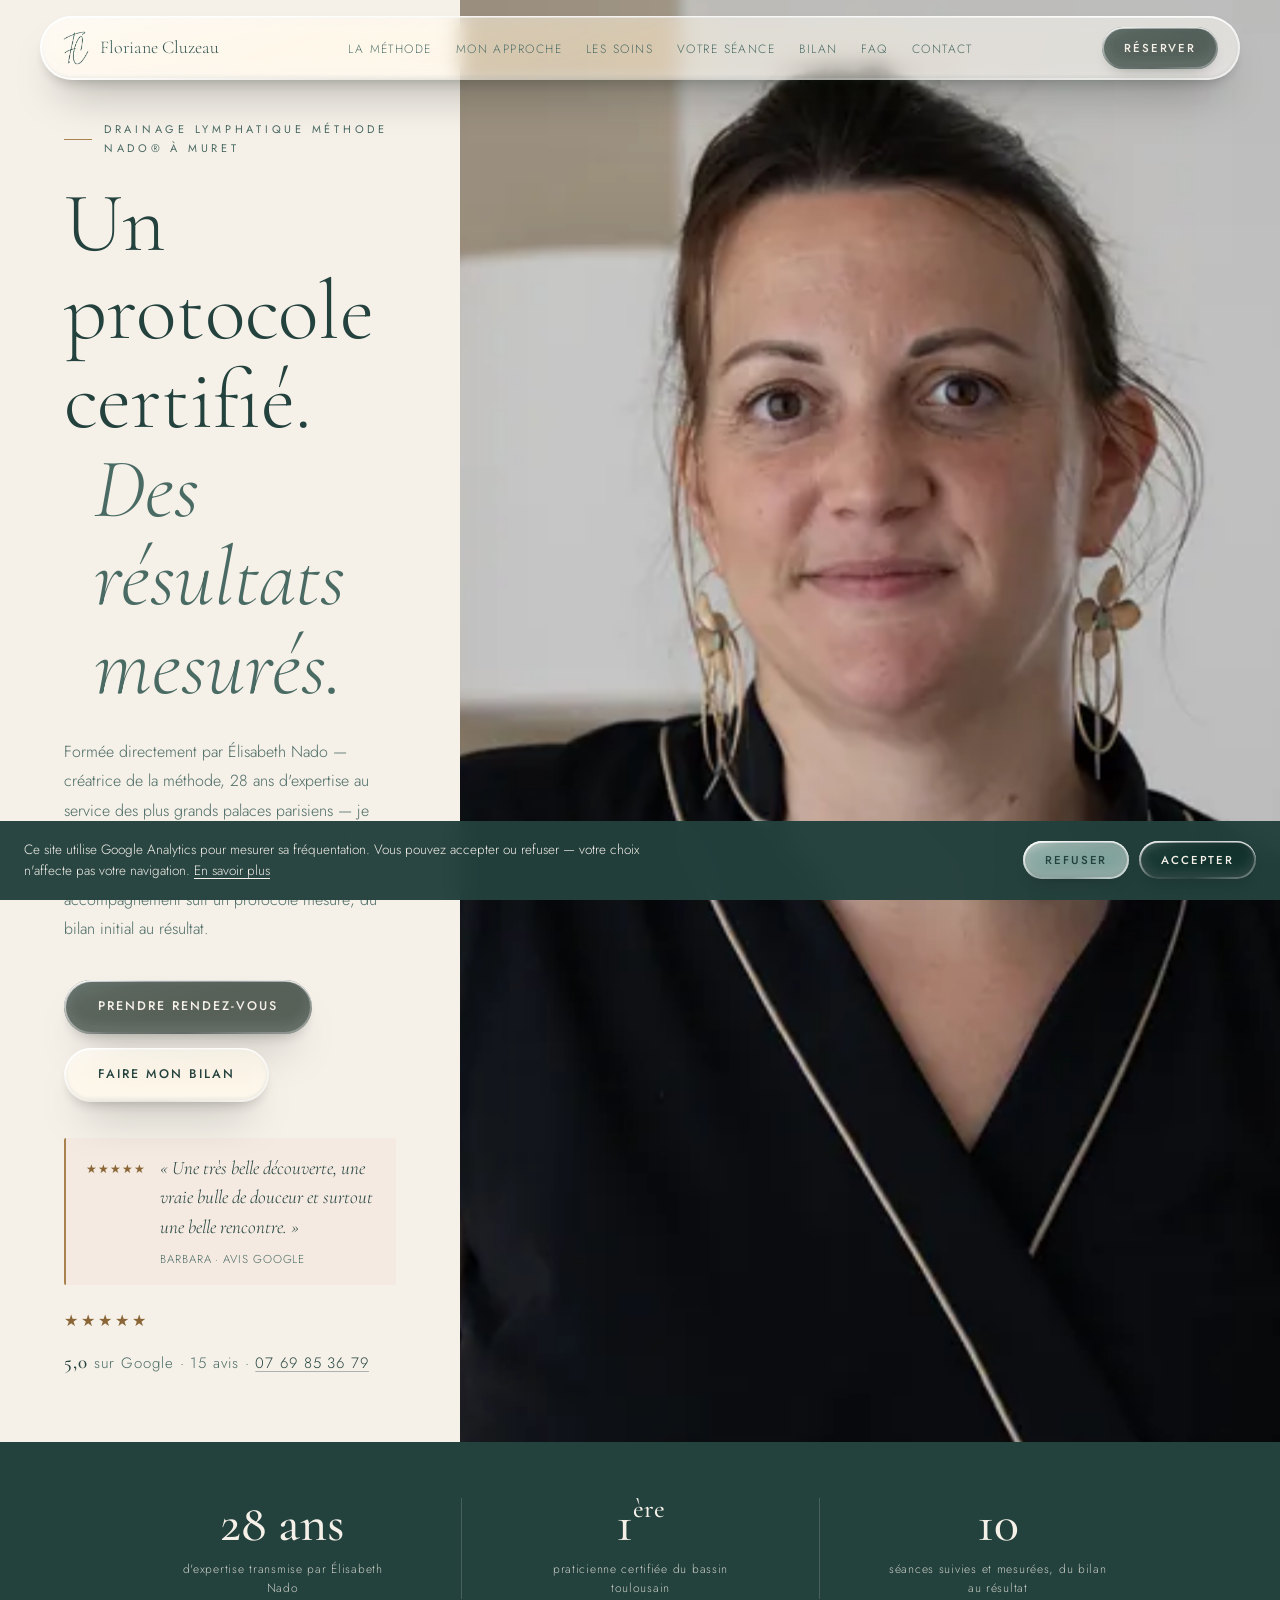
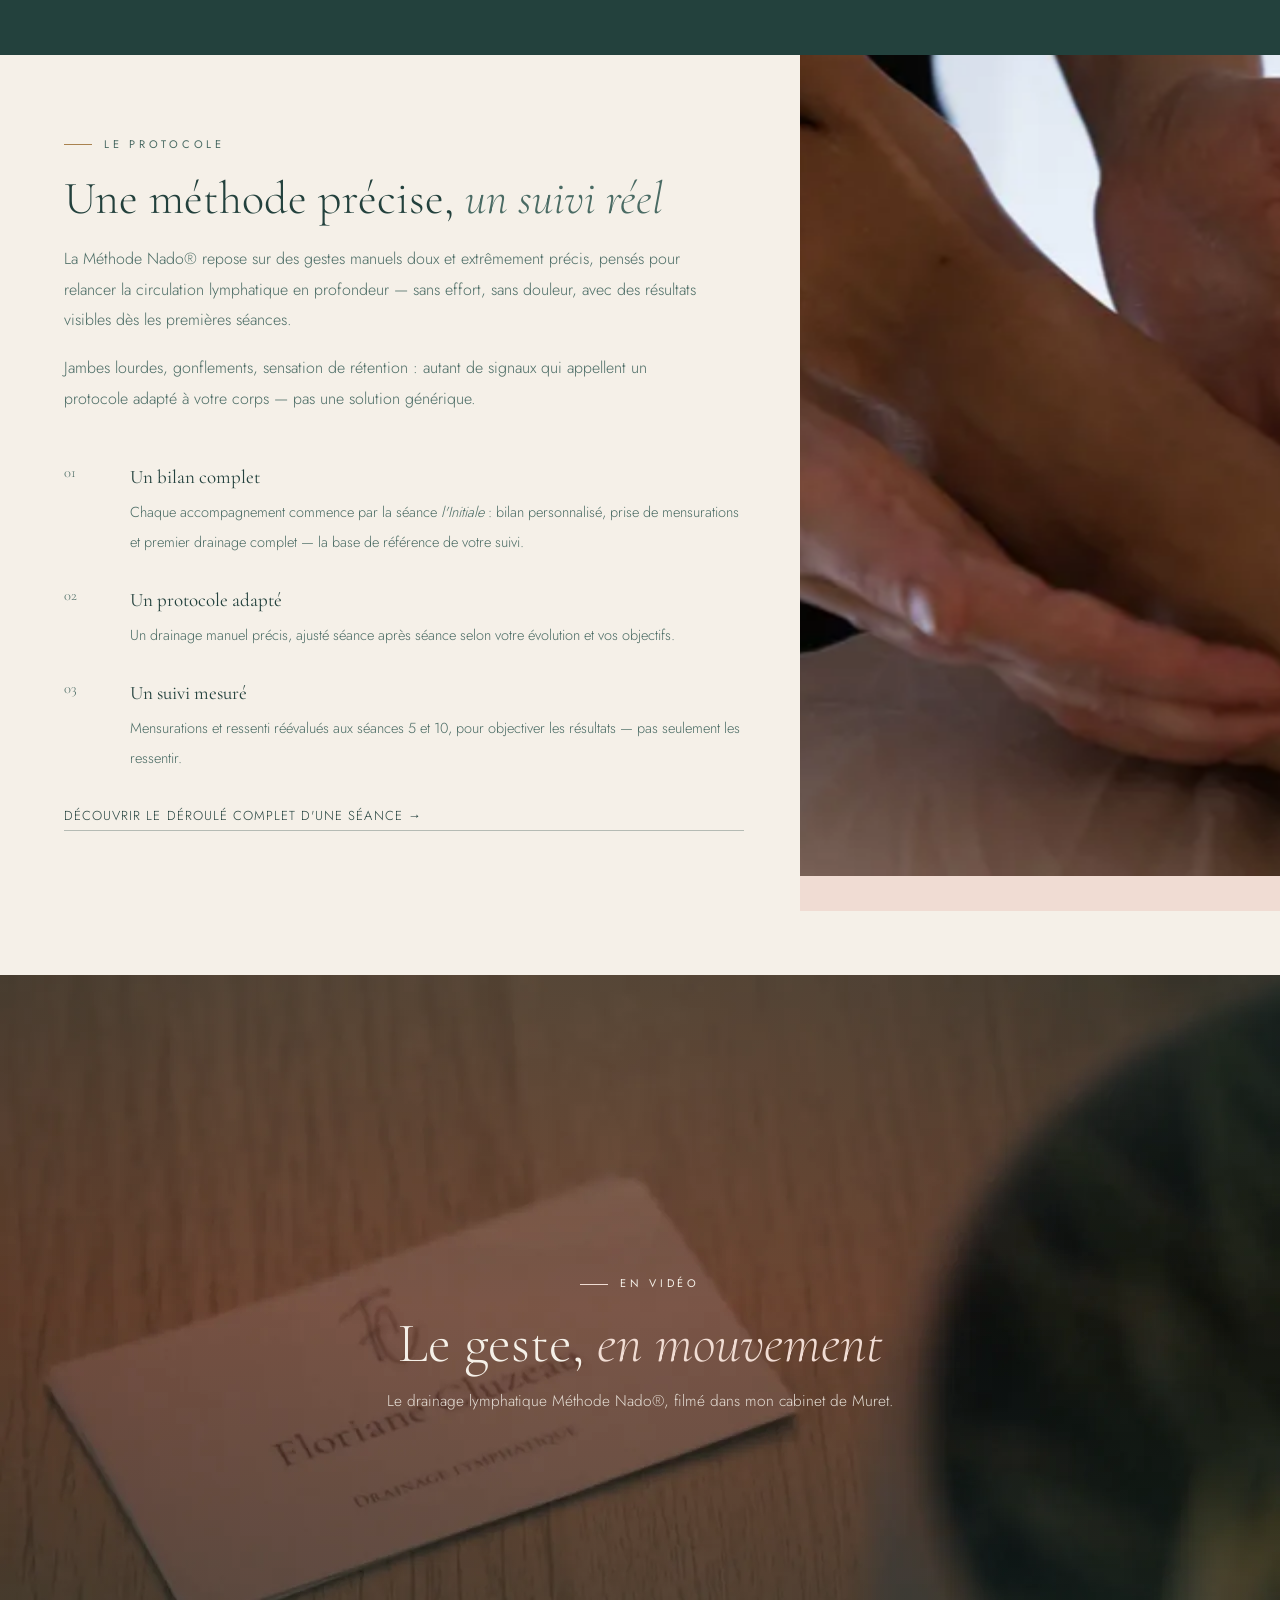
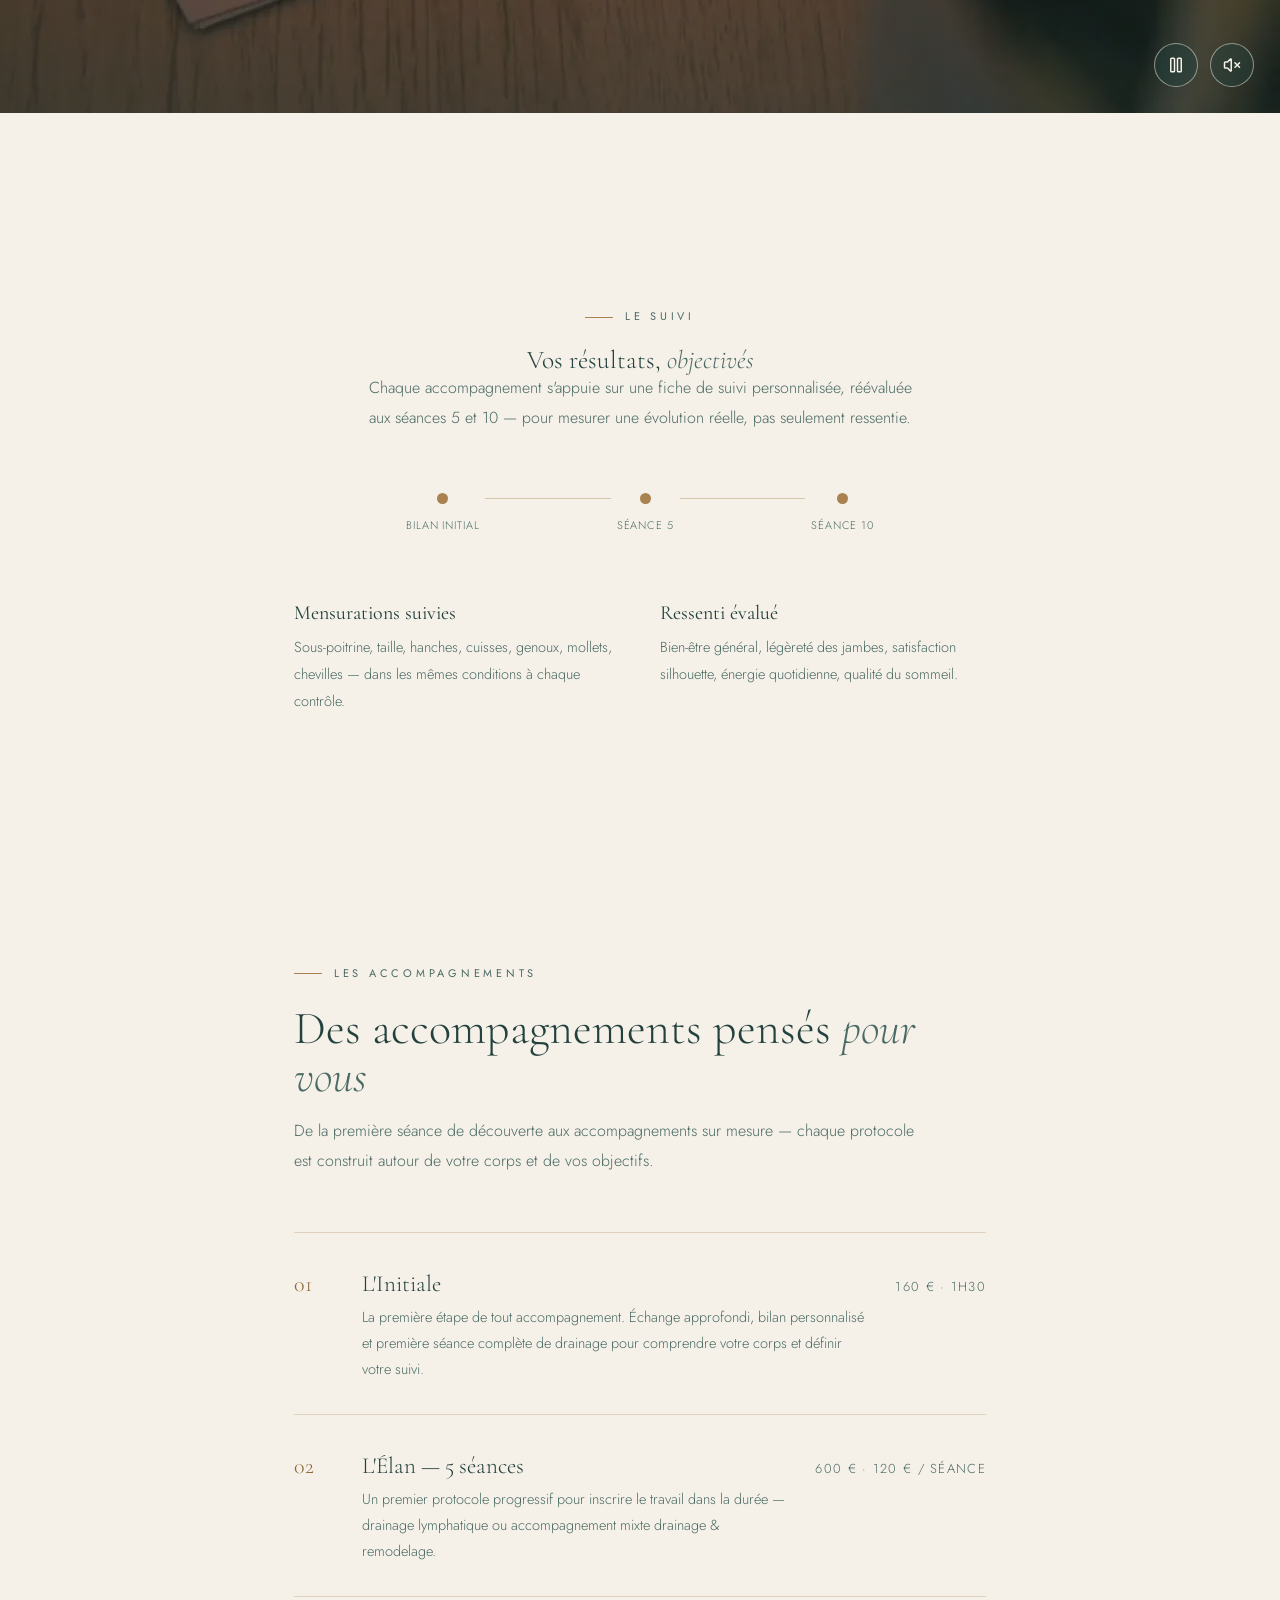
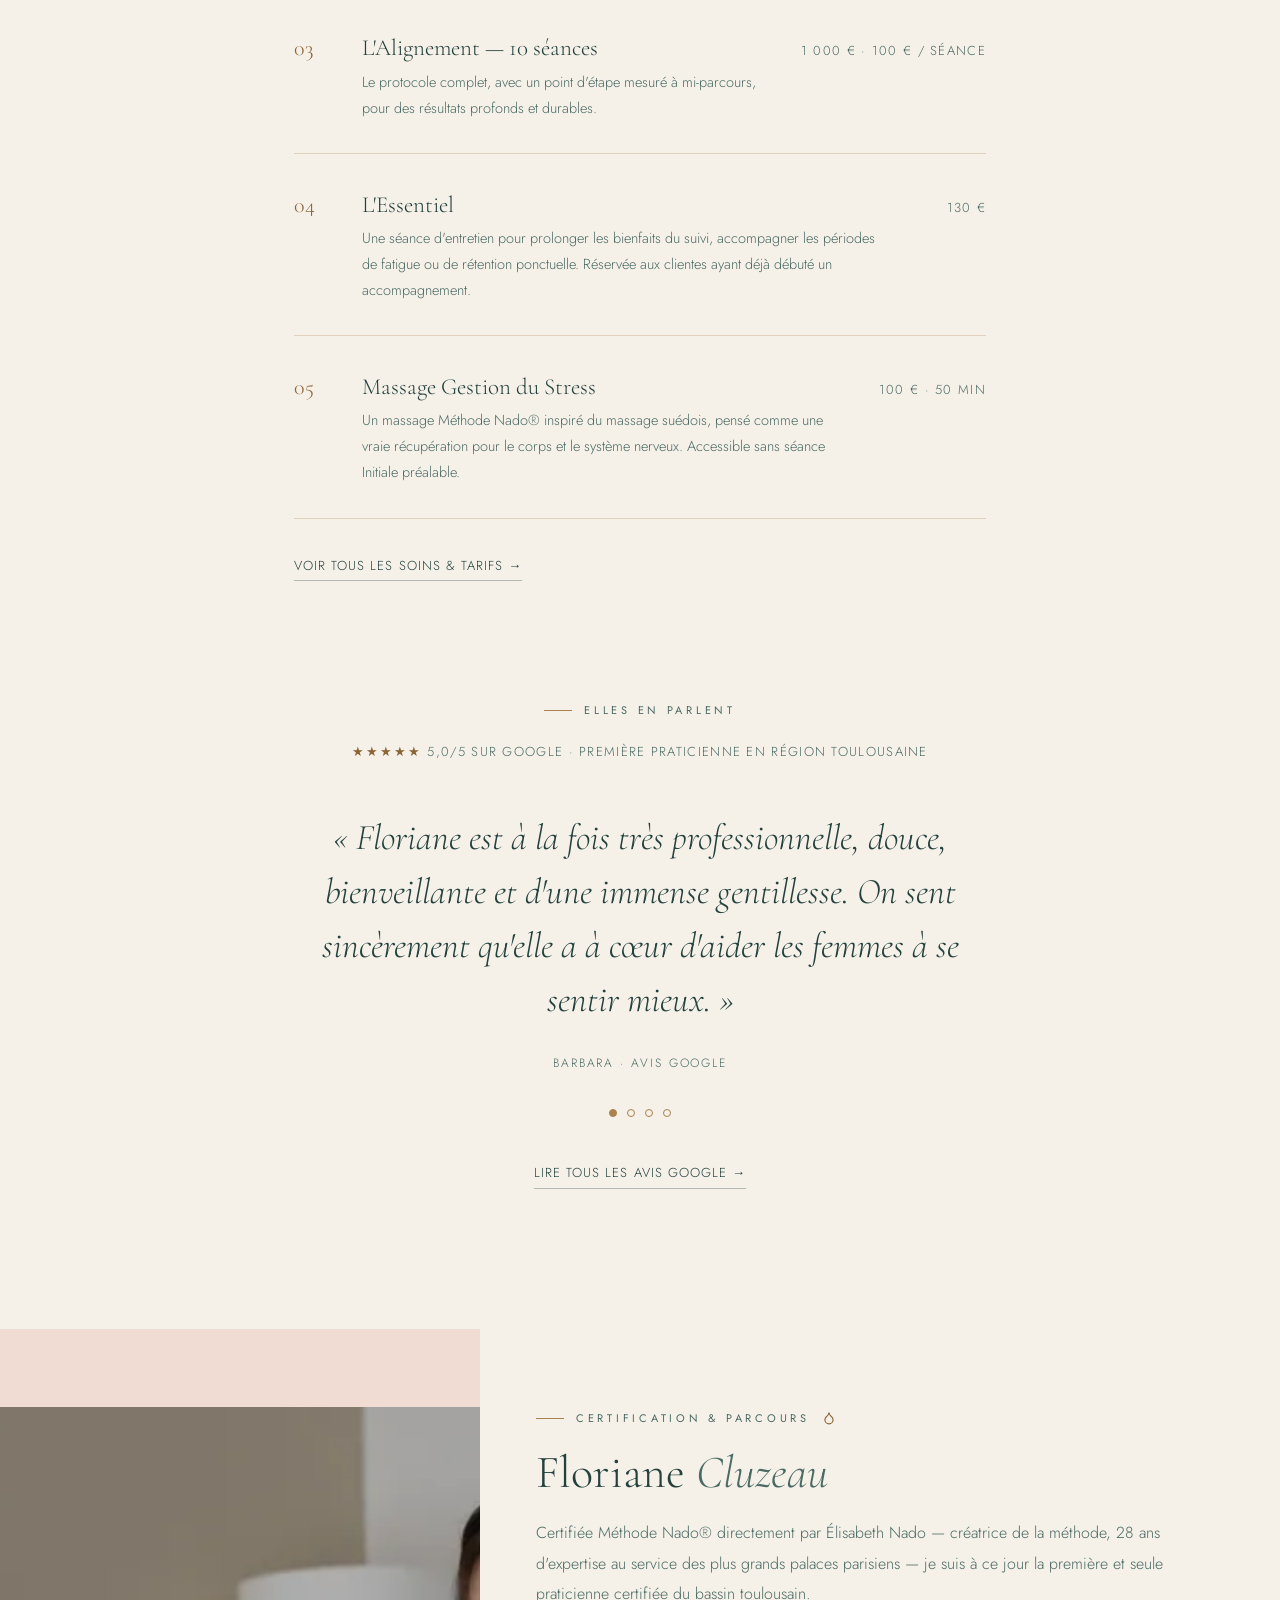
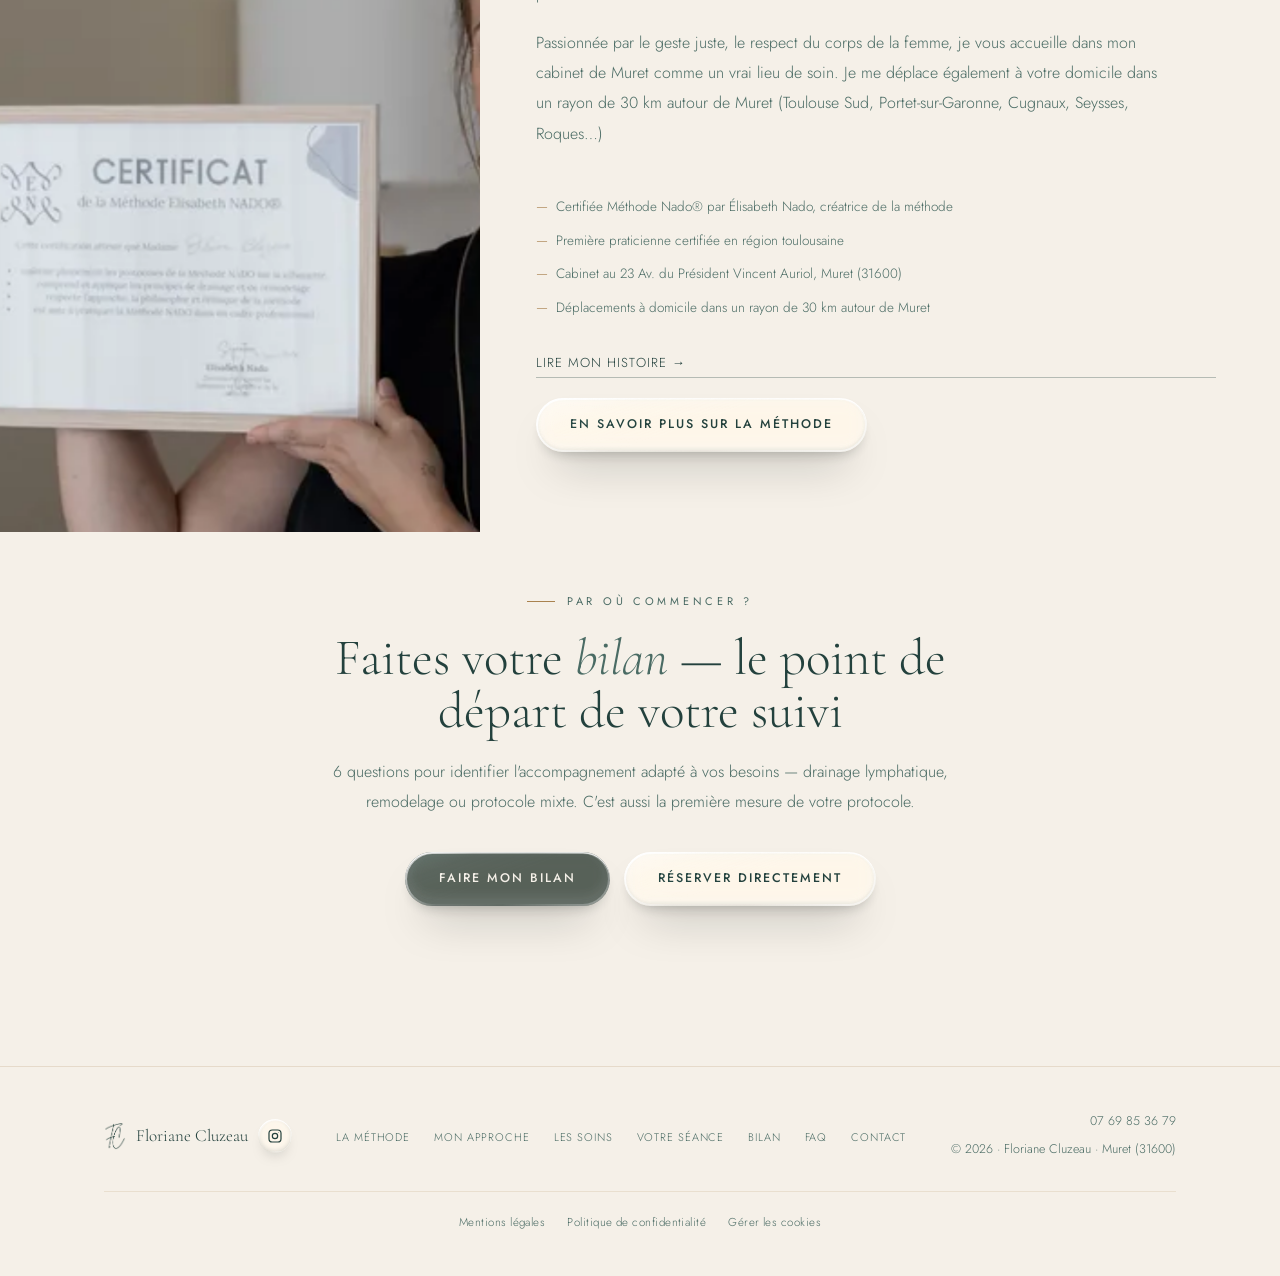
==== commit 7d9e50b4: "Suite à l'audit" ====
--- a/index.html
+++ b/index.html
@@ -1,78 +1,116 @@
-﻿<!DOCTYPE html>
+<!DOCTYPE html>
 <html lang="fr">
 <head>
+<meta charset="UTF-8">
   <script>
     window.dataLayer = window.dataLayer || [];
     function gtag(){dataLayer.push(arguments);}
     gtag('consent', 'default', { 'analytics_storage': 'denied', 'ad_storage': 'denied' });
   </script>
-  <script>
-    /* Intro « la lymphe se remet à circuler » (intro.js) — décidée avant le premier
-       affichage pour que la page n'apparaisse pas une fraction de seconde avant le
-       rideau. Première visite uniquement ; ?intro dans l'URL la rejoue. Filet de
-       sécurité : si intro.js ne prend pas la main en 3 s, la page est libérée. */
-    (function(){try{
-      var h=document.documentElement;
-      if((location.search.indexOf('intro')>-1||!localStorage.getItem('intro_vue'))&&!matchMedia('(prefers-reduced-motion: reduce)').matches){
-        h.classList.add('intro-on');
-        setTimeout(function(){if(!window.introPrise){h.classList.remove('intro-on');document.querySelectorAll('.intro-rideau,.intro-marque').forEach(function(e){e.remove()})}},3000);
-      }
-    }catch(e){}})();
-  </script>
-  <meta name="view-transition" content="same-origin">
-<meta charset="UTF-8">
 <meta name="viewport" content="width=device-width, initial-scale=1.0">
-<title>Floriane Cluzeau — Drainage Lymphatique Méthode Nado® · Muret</title>
-  <link rel="icon" type="image/png" href="favicon.png">
-<meta name="description" content="Praticienne certifiée en drainage lymphatique Méthode Nado® à Muret. Jambes légères, rétention d'eau, silhouette — en cabinet ou à domicile dans un rayon de 30km autour de Muret.">
+<title>Drainage lymphatique à Muret – Méthode Nado® | Floriane Cluzeau</title>
+<link rel="icon" href="/favicon.ico" sizes="32x32">
+<link rel="icon" type="image/png" href="/favicon.png" sizes="192x192">
+<link rel="apple-touch-icon" href="/apple-touch-icon.png">
+<meta name="description" content="Drainage lymphatique Méthode Nado® à Muret : jambes légères, rétention d'eau, silhouette. Au cabinet ou à domicile (30 km). Praticienne certifiée.">
 <meta name="robots" content="index, follow">
 <link rel="canonical" href="https://florianecluzeau.fr/">
-<meta property="og:title" content="Floriane Cluzeau — Drainage Lymphatique Méthode Nado®">
-<meta property="og:description" content="Praticienne certifiée à Muret. Drainage lymphatique Méthode Nado® — jambes légères, rétention d'eau, silhouette.">
+<meta property="og:title" content="Drainage lymphatique à Muret – Méthode Nado® | Floriane Cluzeau">
+<meta property="og:description" content="Praticienne certifiée Méthode Nado® à Muret. Drainage lymphatique au cabinet ou à domicile dans un rayon de 30 km.">
 <meta property="og:url" content="https://florianecluzeau.fr/">
 <meta property="og:type" content="website">
+<meta property="og:site_name" content="Floriane Cluzeau — Drainage Lymphatique Méthode Nado®">
+<meta property="og:locale" content="fr_FR">
+<meta property="og:image" content="https://florianecluzeau.fr/assets/img/og-floriane-cluzeau.jpg">
+<meta property="og:image:width" content="1200">
+<meta property="og:image:height" content="630">
+<meta property="og:image:alt" content="Floriane Cluzeau, praticienne certifiée Méthode Nado®, dans son cabinet de Muret">
+<meta name="twitter:card" content="summary_large_image">
 <link rel="preload" as="font" type="font/woff2" href="assets/fonts/cormorant-garamond-300-normal.woff2" crossorigin>
 <link rel="preload" as="font" type="font/woff2" href="assets/fonts/jost-300-normal.woff2" crossorigin>
 <link rel="preload" as="image" imagesrcset="assets/img/hero-640.webp 640w, assets/img/hero-960.webp 960w, assets/img/hero-1280.webp 1280w, assets/img/hero-1600.webp 1600w" imagesizes="(max-width: 900px) 100vw, 58vw" fetchpriority="high">
+<!-- Données structurées : le cabinet (même @id sur /soins, qui y ajoute les offres),
+     la praticienne et le site. Pas d'aggregateRating : Google n'affiche jamais d'étoiles
+     pour des avis qu'une entreprise déclare sur son propre site. Coordonnées GPS : Base
+     Adresse Nationale, au numéro. -->
 <script type="application/ld+json">
 {
   "@context": "https://schema.org",
-  "@type": "HealthAndBeautyBusiness",
-  "name": "Floriane Cluzeau - Drainage Lymphatique",
-  "image": "https://florianecluzeau.fr/logo.png",
-  "@id": "https://florianecluzeau.fr",
-  "url": "https://florianecluzeau.fr",
-  "telephone": "+33769853679",
-  "priceRange": "100€ - 160€",
-  "address": {
-    "@type": "PostalAddress",
-    "streetAddress": "23 Avenue du Président Vincent Auriol",
-    "addressLocality": "Muret",
-    "postalCode": "31600",
-    "addressCountry": "FR"
-  },
-  "geo": { "@type": "GeoCoordinates", "latitude": 43.4600, "longitude": 1.3200 },
-  "areaServed": { "@type": "GeoCircle", "geoMidpoint": { "@type": "GeoCoordinates", "latitude": 43.4600, "longitude": 1.3200 }, "geoRadius": "30000" },
-  "aggregateRating": { "@type": "AggregateRating", "ratingValue": "5", "reviewCount": "14" },
-  "description": "Praticienne certifiée en drainage lymphatique Méthode Nado® à Muret. Déplacements à domicile dans un rayon de 30km.",
-  "sameAs": ["https://www.planity.com/floriane-cluzeau-31600-muret"]
+  "@graph": [
+    {
+      "@type": "HealthAndBeautyBusiness",
+      "@id": "https://florianecluzeau.fr/#cabinet",
+      "name": "Floriane Cluzeau — Drainage Lymphatique Méthode Nado®",
+      "url": "https://florianecluzeau.fr/",
+      "image": [
+        "https://florianecluzeau.fr/assets/img/og-floriane-cluzeau.jpg",
+        "https://florianecluzeau.fr/assets/img/hero-1600.webp",
+        "https://florianecluzeau.fr/assets/img/tech-1200.webp"
+      ],
+      "logo": "https://florianecluzeau.fr/assets/img/monogram-v2.webp",
+      "description": "Drainage lymphatique et remodelage Méthode Nado® à Muret (Haute-Garonne), au cabinet ou à domicile dans un rayon de 30 km. Activité de bien-être et d'esthétique, non médicale.",
+      "telephone": "+33769853679",
+      "email": "floriane.drainage@gmail.com",
+      "priceRange": "100 € – 160 €",
+      "currenciesAccepted": "EUR",
+      "address": {
+        "@type": "PostalAddress",
+        "streetAddress": "23 Avenue du Président Vincent Auriol",
+        "addressLocality": "Muret",
+        "postalCode": "31600",
+        "addressRegion": "Haute-Garonne",
+        "addressCountry": "FR"
+      },
+      "geo": { "@type": "GeoCoordinates", "latitude": 43.468545, "longitude": 1.33637 },
+      "areaServed": {
+        "@type": "GeoCircle",
+        "geoMidpoint": { "@type": "GeoCoordinates", "latitude": 43.468545, "longitude": 1.33637 },
+        "geoRadius": "30000"
+      },
+      "founder": { "@id": "https://florianecluzeau.fr/#floriane" },
+      "sameAs": [
+        "https://www.planity.com/floriane-cluzeau-31600-muret",
+        "https://www.instagram.com/floriane.drainage/",
+        "https://maps.app.goo.gl/QfNzAHzoGHUL6acL8"
+      ]
+    },
+    {
+      "@type": "Person",
+      "@id": "https://florianecluzeau.fr/#floriane",
+      "name": "Floriane Cluzeau",
+      "jobTitle": "Praticienne certifiée Méthode Nado®",
+      "image": "https://florianecluzeau.fr/assets/img/portrait-floriane-1200.webp",
+      "url": "https://florianecluzeau.fr/mon-approche",
+      "worksFor": { "@id": "https://florianecluzeau.fr/#cabinet" },
+      "hasCredential": {
+        "@type": "EducationalOccupationalCredential",
+        "credentialCategory": "certificate",
+        "name": "Certification Méthode Nado® — drainage lymphatique et remodelage",
+        "recognizedBy": { "@type": "Person", "name": "Élisabeth Nado", "url": "https://elisabethnado.com/" }
+      },
+      "sameAs": ["https://www.instagram.com/floriane.drainage/"]
+    },
+    {
+      "@type": "WebSite",
+      "@id": "https://florianecluzeau.fr/#site",
+      "url": "https://florianecluzeau.fr/",
+      "name": "Floriane Cluzeau",
+      "alternateName": "Floriane Cluzeau — Drainage Lymphatique Méthode Nado®",
+      "inLanguage": "fr-FR",
+      "publisher": { "@id": "https://florianecluzeau.fr/#cabinet" }
+    }
+  ]
 }
 </script>
 <link rel="stylesheet" href="styles.css">
 </head>
 <body>
-<div class="intro-rideau" aria-hidden="true"></div>
-<div class="intro-marque" aria-hidden="true">
-  <p class="intro-nom">Floriane Cluzeau</p>
-  <p class="intro-metier">Drainage lymphatique · Méthode Nado®</p>
-  <span class="intro-passer"><span class="souris">Cliquer pour passer</span><span class="tactile">Toucher pour passer</span></span>
-</div>
 <a class="skip-link" href="#main">Aller au contenu</a>
 
 <nav aria-label="Navigation principale">
   <div class="nav-in">
     <a href="/" class="brand" aria-label="Accueil Floriane Cluzeau">
-      <img src="assets/img/monogram-v2.webp" alt="" class="brand-logo" width="417" height="540" aria-hidden="true">
+      <img src="assets/img/monogram-v2-120.webp" alt="" class="brand-logo" width="93" height="120" aria-hidden="true">
       <span class="brand-text">Floriane Cluzeau</span>
     </a>
     <ul class="nav-links" role="list">
@@ -82,6 +120,7 @@
       <li><a href="seance">Votre Séance</a></li>
       <li><a href="bilan">Bilan</a></li>
       <li><a href="faq">FAQ</a></li>
+      <li><a href="contact">Contact</a></li>
     </ul>
     <div class="nav-actions">
       <a href="tel:+33769853679" class="nav-tel">07 69 85 36 79</a>
@@ -105,18 +144,20 @@
 </div>
 
 <header class="hero">
+  <!-- Haut de page affiché sans animation d'apparition : c'est ce que Google
+       chronomètre (LCP). Le h1 porte les mots-clés ; le slogan reste le grand titre visuel. -->
   <div class="hero-content">
-    <p class="hero-eyebrow eyebrow reveal">Certifiée Méthode Nado® · Formée par Élisabeth Nado</p>
-    <h1 class="hero-title">
-      <span class="reveal reveal-d1">Un protocole certifié.</span>
-      <span class="em reveal reveal-d2">Des résultats mesurés.</span>
-    </h1>
-    <p class="hero-sub reveal reveal-d3">Formée directement par Élisabeth Nado — créatrice de la méthode, 28 ans d'expertise au service des plus grands palaces parisiens — je suis à ce jour la première praticienne certifiée Méthode Nado® du bassin toulousain. Chaque accompagnement suit un protocole mesuré, du bilan initial au résultat.</p>
-    <div class="hero-actions reveal reveal-d3">
+    <h1 class="hero-eyebrow eyebrow">Drainage lymphatique Méthode Nado® à Muret</h1>
+    <p class="hero-title">
+      <span>Un protocole certifié.</span>
+      <span class="em">Des résultats mesurés.</span>
+    </p>
+    <p class="hero-sub">Formée directement par Élisabeth Nado — créatrice de la méthode, 28 ans d'expertise au service des plus grands palaces parisiens — je suis à ce jour la première praticienne certifiée Méthode Nado® du bassin toulousain. Chaque accompagnement suit un protocole mesuré, du bilan initial au résultat.</p>
+    <div class="hero-actions">
       <a href="https://www.planity.com/floriane-cluzeau-31600-muret" class="btn" target="_blank" rel="noopener">Prendre rendez-vous</a>
       <a href="bilan" class="btn ghost">Faire mon bilan</a>
     </div>
-    <div class="hero-quote-chip reveal reveal-d3">
+    <div class="hero-quote-chip">
       <span class="stars" aria-hidden="true">★★★★★</span>
       <blockquote>
         <q>Une très belle découverte, une vraie bulle de douceur et surtout une belle rencontre.</q>
@@ -124,12 +165,12 @@
       </blockquote>
     </div>
 
-    <p class="hero-credentials v2 reveal reveal-d3">
+    <p class="hero-credentials v2">
       <span class="stars" aria-hidden="true">★★★★★</span>
       <span><strong>5,0</strong> sur Google · 15 avis · <a href="tel:+33769853679">07 69 85 36 79</a></span>
     </p>
   </div>
-  <div class="hero-media reveal-img">
+  <div class="hero-media">
     <img
       src="assets/img/hero-1280.webp"
       srcset="assets/img/hero-640.webp 640w, assets/img/hero-960.webp 960w, assets/img/hero-1280.webp 1280w, assets/img/hero-1600.webp 1600w"
@@ -194,7 +235,9 @@
 
 <section class="video-presentation" id="video">
   <div class="video-frame reveal-img">
-    <video id="video-presentation" muted loop playsinline preload="auto" poster="assets/video/poster.webp">
+    <!-- preload="none" : les 5,4 Mo ne se chargent que quand app.js lance la lecture
+         (bandeau à l'écran), jamais en concurrence avec le haut de page. -->
+    <video id="video-presentation" muted loop playsinline preload="none" poster="assets/video/poster.webp">
       <source src="assets/video/presentation.mp4" type="video/mp4">
     </video>
     <div class="video-overlay">
@@ -265,6 +308,11 @@
         <span class="menu-num">04</span>
         <div class="menu-info"><h3>L'Essentiel</h3><p>Une séance d'entretien pour prolonger les bienfaits du suivi, accompagner les périodes de fatigue ou de rétention ponctuelle. Réservée aux clientes ayant déjà débuté un accompagnement.</p></div>
         <span class="menu-price">130 €</span>
+      </li>
+      <li class="menu-row reveal reveal-d2">
+        <span class="menu-num">05</span>
+        <div class="menu-info"><h3>Massage Gestion du Stress</h3><p>Un massage Méthode Nado® inspiré du massage suédois, pensé comme une vraie récupération pour le corps et le système nerveux. Accessible sans séance Initiale préalable.</p></div>
+        <span class="menu-price">100 € · 50 min</span>
       </li>
     </ul>
     <a href="soins" class="text-link reveal">Voir tous les soins &amp; tarifs →</a>
@@ -334,7 +382,7 @@
 <footer>
   <div class="wrap footer-in">
     <div class="footer-brand">
-      <img src="assets/img/monogram-v2.webp" width="417" height="540" alt="Logo Floriane Cluzeau">
+      <img src="assets/img/monogram-v2-120.webp" width="93" height="120" alt="" aria-hidden="true">
       <span>Floriane Cluzeau</span>
       <a href="https://www.instagram.com/floriane.drainage/" class="social-icon" target="_blank" rel="noopener" aria-label="Floriane Cluzeau sur Instagram">
         <svg viewBox="0 0 24 24" fill="none" stroke="currentColor" stroke-width="1.8" stroke-linecap="round" stroke-linejoin="round" aria-hidden="true">
@@ -362,6 +410,7 @@
     <div class="footer-legal">
       <a href="mentions-legales">Mentions légales</a>
       <a href="politique-confidentialite">Politique de confidentialité</a>
+      <button type="button" data-cookies>Gérer les cookies</button>
     </div>
   </div>
 </footer>
@@ -371,7 +420,6 @@
   <a href="https://www.planity.com/floriane-cluzeau-31600-muret" class="btn" target="_blank" rel="noopener">Réserver</a>
 </div>
 
-  <script src="intro.js"></script>
-  <script src="app.js"></script>
+<script src="app.js"></script>
 </body>
 </html>
--- a/styles.css
+++ b/styles.css
@@ -75,6 +75,11 @@
 }
 *{margin:0;padding:0;box-sizing:border-box}
 html{scroll-behavior:smooth}
+/* Fondu natif entre deux pages du site (Chrome, Edge, Safari 18.2+), sans JavaScript :
+   le navigateur ne l'applique qu'aux navigations internes et respecte Ctrl/Cmd+clic. */
+@media(prefers-reduced-motion:no-preference){
+  @view-transition{navigation:auto}
+}
 @media(prefers-reduced-motion:reduce){
   html{scroll-behavior:auto}
   *,*::before,*::after{animation:none!important;transition:none!important}
@@ -108,6 +113,8 @@
   display:flex;align-items:center;gap:12px;margin-bottom:20px;font-weight:400;
 }
 .eyebrow::before{content:"";width:28px;height:1px;background:var(--or);display:block;flex-shrink:0}
+/* Eyebrow porteur du h1 (mots-clés de la page) : même rendu qu'un eyebrow simple */
+h1.eyebrow{font-family:'Jost',sans-serif;font-weight:400;line-height:1.75;color:var(--encre-2)}
 
 /* Accent "vivant" — une seule occurrence sur tout le site (eyebrow Certification,
    page d'accueil). Icône adaptée de Ressources/secteurs/bien-etre-sante/icons/droplet.svg.
@@ -259,10 +266,17 @@
 .mobile-menu a{text-decoration:none;font-family:'Cormorant Garamond',serif;font-size:30px;color:var(--encre)}
 .mobile-menu .mobile-tel{font-family:'Jost',sans-serif;font-size:15px;color:var(--encre-2)}
 
+.nav-links a{white-space:nowrap}
 @media(min-width:901px){
   .nav-tel{display:inline}
 }
-@media(max-width:900px){
+/* 7 liens + téléphone ne tiennent pas sur une ligne sous ~1280px : le numéro
+   s'efface (il reste dans le hero et le pied de page), puis le menu passe en burger. */
+@media(min-width:1101px) and (max-width:1280px){
+  .nav-tel{display:none}
+  .nav-links{gap:24px}
+}
+@media(max-width:1100px){
   .nav-links{display:none}
   .nav-toggle{display:flex}
 }
@@ -276,7 +290,9 @@
   display:flex;flex-direction:column;justify-content:center;
   padding:120px var(--pad) 64px calc(var(--pad) + 0px);
 }
-.hero-title{font-size:clamp(44px,6.6vw,92px);margin-bottom:26px}
+/* Le slogan est un paragraphe (le h1 porte les mots-clés, en eyebrow) : il reprend
+   donc lui-même le style des titres. */
+.hero-title{font-family:'Cormorant Garamond',serif;font-weight:300;line-height:1.05;color:var(--encre);font-size:clamp(44px,6.6vw,92px);margin-bottom:26px}
 .hero-title span{display:block}
 .hero-title .em{font-style:italic;color:var(--encre-2);margin-left:.35em}
 .hero-sub{font-size:16px;line-height:1.85;color:var(--encre-2);max-width:420px;margin-bottom:36px}
@@ -313,13 +329,12 @@
 /* scale(1.12) permanent : marge nécessaire au parallaxe (app.js) pour translater
    l'image sans jamais découvrir ses bords — identique avec ou sans JS/parallaxe,
    donc aucun "saut" visuel quand le script prend le relais. */
-.hero-media img{width:100%;height:100%;object-fit:cover;object-position:center 18%;opacity:0;transition:opacity .8s var(--r);transform:scale(1.12);will-change:transform}
-.hero-media img.loaded{opacity:1}
+.hero-media img{width:100%;height:100%;object-fit:cover;object-position:center 18%;transform:scale(1.12);will-change:transform}
 
 @media(max-width:900px){
   .hero{grid-template-columns:1fr;min-height:auto}
   .hero-media{order:-1;aspect-ratio:4/5}
-  .hero-content{padding:100px var(--pad) 56px}
+  .hero-content{padding:36px var(--pad) 56px}
   .hero-title{font-size:clamp(38px,11vw,60px)}
 }
 
@@ -555,8 +570,9 @@
 
 /* En-tête de page générique : eyebrow + h1 + intro, sans photo ni overlay sombre */
 .page-head{padding:150px 0 90px;text-align:center}
-.page-head h1{font-size:clamp(38px,5vw,64px);margin:18px 0 20px}
-.page-head h1 em{font-style:italic;color:var(--encre-2)}
+.page-head h1:not(.eyebrow),.page-head .page-titre{font-size:clamp(38px,5vw,64px);margin:18px 0 20px}
+.page-head .page-titre{font-family:'Cormorant Garamond',serif;font-weight:300;line-height:1.05;color:var(--encre);max-width:none}
+.page-head h1 em,.page-head .page-titre em{font-style:italic;color:var(--encre-2)}
 .page-head p{font-size:16px;color:var(--encre-2);line-height:1.85;max-width:560px;margin:0 auto}
 @media(max-width:700px){.page-head{padding:118px 0 64px}}
 
@@ -631,7 +647,7 @@
 .icon-item{padding:28px 26px;border-bottom:1px solid rgba(169,130,79,.24);border-right:1px solid rgba(169,130,79,.24)}
 .icon-item:last-child{border-right:none}
 .icon-item svg{margin-bottom:14px}
-.icon-item h4{font-size:16.5px;font-family:'Cormorant Garamond',serif;font-weight:400;color:var(--encre);margin-bottom:8px}
+.icon-item h3{font-size:16.5px;font-family:'Cormorant Garamond',serif;font-weight:400;line-height:1.75;color:var(--encre);margin-bottom:8px}
 .icon-item p{font-size:13.5px;color:var(--encre-2);line-height:1.75}
 @media(max-width:640px){.icon-grid{grid-template-columns:1fr}.icon-item{border-right:none!important}}
 
@@ -679,7 +695,7 @@
 .faq-cat-btn.actif{background:var(--encre);border-color:var(--encre);color:var(--fond)}
 .faq-cat-btn:hover:not(.actif){border-color:var(--encre)}
 
-.faq-section{margin-bottom:64px}
+.faq-section{margin-bottom:64px;scroll-margin-top:110px} /* ancre (faq#pratique…) non masquée par la nav fixe */
 .faq-section:last-child{margin-bottom:0}
 .faq-section-titre{font-size:clamp(24px,3vw,34px);margin-bottom:12px}
 .faq-section-titre em{font-style:italic;color:var(--encre-2)}
@@ -744,6 +760,10 @@
 .legal ul li::before{content:"—";position:absolute;left:0;color:var(--or)}
 .legal a{color:var(--encre);text-decoration:underline;text-underline-offset:3px}
 .legal a:hover{color:var(--encre-2)}
+/* Bouton dans le texte (ex. « Gérer les cookies ») : même rendu qu'un lien */
+.lien-texte{font:inherit;color:var(--encre);background:none;border:0;padding:0;cursor:pointer;
+  text-decoration:underline;text-underline-offset:3px}
+.lien-texte:hover{color:var(--encre-2)}
 .legal strong{font-weight:500;color:var(--encre)}
 
 /* Bloc identité : les informations réglementaires, lisibles d'un coup d'œil */
@@ -795,6 +815,10 @@
 .footer-legal a{font-size:11.5px;color:var(--encre-2);text-decoration:none;
   letter-spacing:.04em;transition:color .2s}
 .footer-legal a:hover{color:var(--encre);text-decoration:underline;text-underline-offset:3px}
+/* « Gérer les cookies » : un bouton (il agit sur la page), habillé comme les liens voisins */
+.footer-legal button{font:inherit;font-size:11.5px;color:var(--encre-2);letter-spacing:.04em;
+  background:none;border:0;padding:0;cursor:pointer;transition:color .2s}
+.footer-legal button:hover{color:var(--encre);text-decoration:underline;text-underline-offset:3px}
 
 /* Case de consentement du formulaire de contact */
 .field-consent{flex-direction:row;align-items:flex-start;gap:12px}
@@ -823,63 +847,3 @@
   .cookie-actions{width:100%}
   .cookie-actions .btn{flex:1}
 }
-
-/* ==========================================================================
-   INTRO — « La lymphe se remet à circuler » (page d'accueil, intro.js)
-   Première visite : rideau vert encre (le poids) sur lequel un réseau
-   lymphatique se remplit puis se draine ; la lumière s'ouvre depuis le
-   ganglion (la légèreté). Le réseau reste ensuite en filigrane derrière le
-   texte du hero. Absent si mouvement réduit ou WebGL2 indisponible.
-   ========================================================================== */
-.hero{position:relative}
-.hero-content{position:relative;z-index:1}
-.lymphe-canvas{
-  position:absolute;inset:0;width:100%;height:100%;z-index:0;pointer-events:none;
-  opacity:0;transition:opacity 1.4s var(--r);
-}
-.lymphe-canvas.visible{opacity:1}
-.lymphe-canvas.au-dessus{z-index:401;transition:none}
-
-/* Défilement bloqué jusqu'à la fin du rideau ; la place de la barre de défilement
-   reste réservée pour que la page ne se décale pas quand elle réapparaît. */
-html.intro-on,html.intro-verrou{overflow:hidden;scrollbar-gutter:stable}
-html.intro-verrou{background:var(--fond);transition:background-color .9s var(--r)}
-html.intro-on{background:#142825}
-html.intro-on .hero .reveal{opacity:0;transform:translateY(14px)}
-html.intro-on .hero-media img{opacity:0}
-
-.intro-rideau,.intro-marque{display:none}
-html.intro-on .intro-rideau,.intro-rideau.actif{display:block}
-html.intro-on .intro-marque,.intro-marque.actif{display:flex}
-.intro-rideau{
-  position:fixed;inset:0;z-index:400;
-  background:radial-gradient(120% 90% at 50% 36%,#2B4B46 0%,#1F3A36 48%,#142825 100%);
-}
-/* Le nom sort du flou en même temps que le réseau, puis s'efface sans heurt */
-.intro-marque{
-  position:fixed;left:0;right:0;top:54svh;z-index:402;
-  flex-direction:column;align-items:center;text-align:center;padding:0 24px;
-  pointer-events:none;transition:opacity 1s var(--r);
-}
-.intro-nom{
-  font-family:'Cormorant Garamond',serif;font-weight:300;font-style:italic;
-  font-size:clamp(38px,5.4vw,64px);line-height:1.05;color:var(--fond);
-  letter-spacing:.06em;opacity:0;transform:translateY(8px);filter:blur(7px);
-  transition:opacity 1.5s var(--r),transform 2.2s var(--r),filter 1.6s var(--r),letter-spacing 2.8s var(--r);
-}
-.intro-metier{
-  margin-top:14px;display:flex;align-items:center;gap:12px;
-  font-size:11px;letter-spacing:.34em;text-transform:uppercase;color:rgba(245,240,232,.72);
-  opacity:0;transition:opacity 1.4s var(--r) .35s;
-}
-.intro-metier::before,.intro-metier::after{content:"";width:22px;height:1px;background:var(--or)}
-.intro-passer{
-  position:fixed;left:0;right:0;bottom:28px;
-  font-size:10.5px;letter-spacing:.28em;text-transform:uppercase;color:rgba(245,240,232,.38);
-  opacity:0;transition:opacity 1.2s var(--r) .4s;
-}
-.intro-passer .tactile{display:none}
-@media(hover:none){.intro-passer .tactile{display:inline}.intro-passer .souris{display:none}}
-.intro-marque.on .intro-nom{opacity:1;transform:none;filter:none;letter-spacing:.02em}
-.intro-marque.on .intro-metier,.intro-marque.on .intro-passer{opacity:1}
-.intro-marque.off{opacity:0}
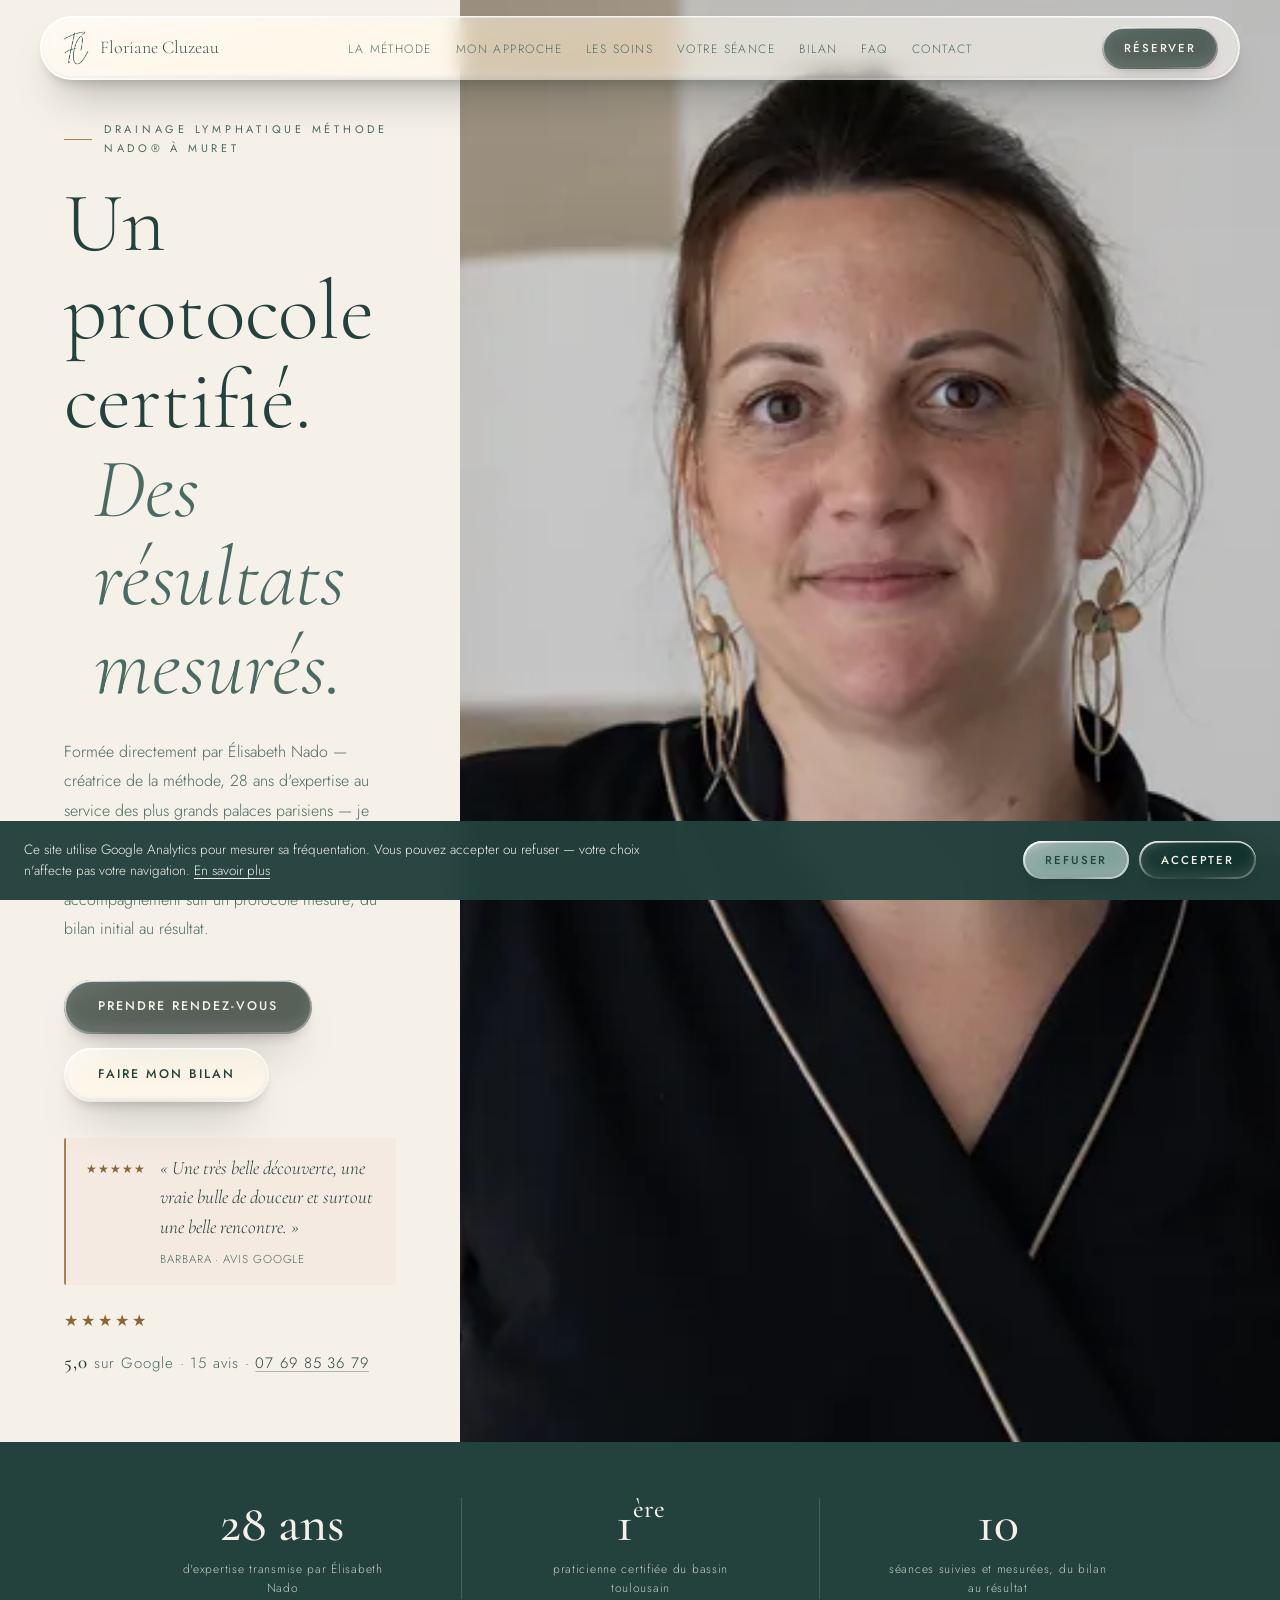
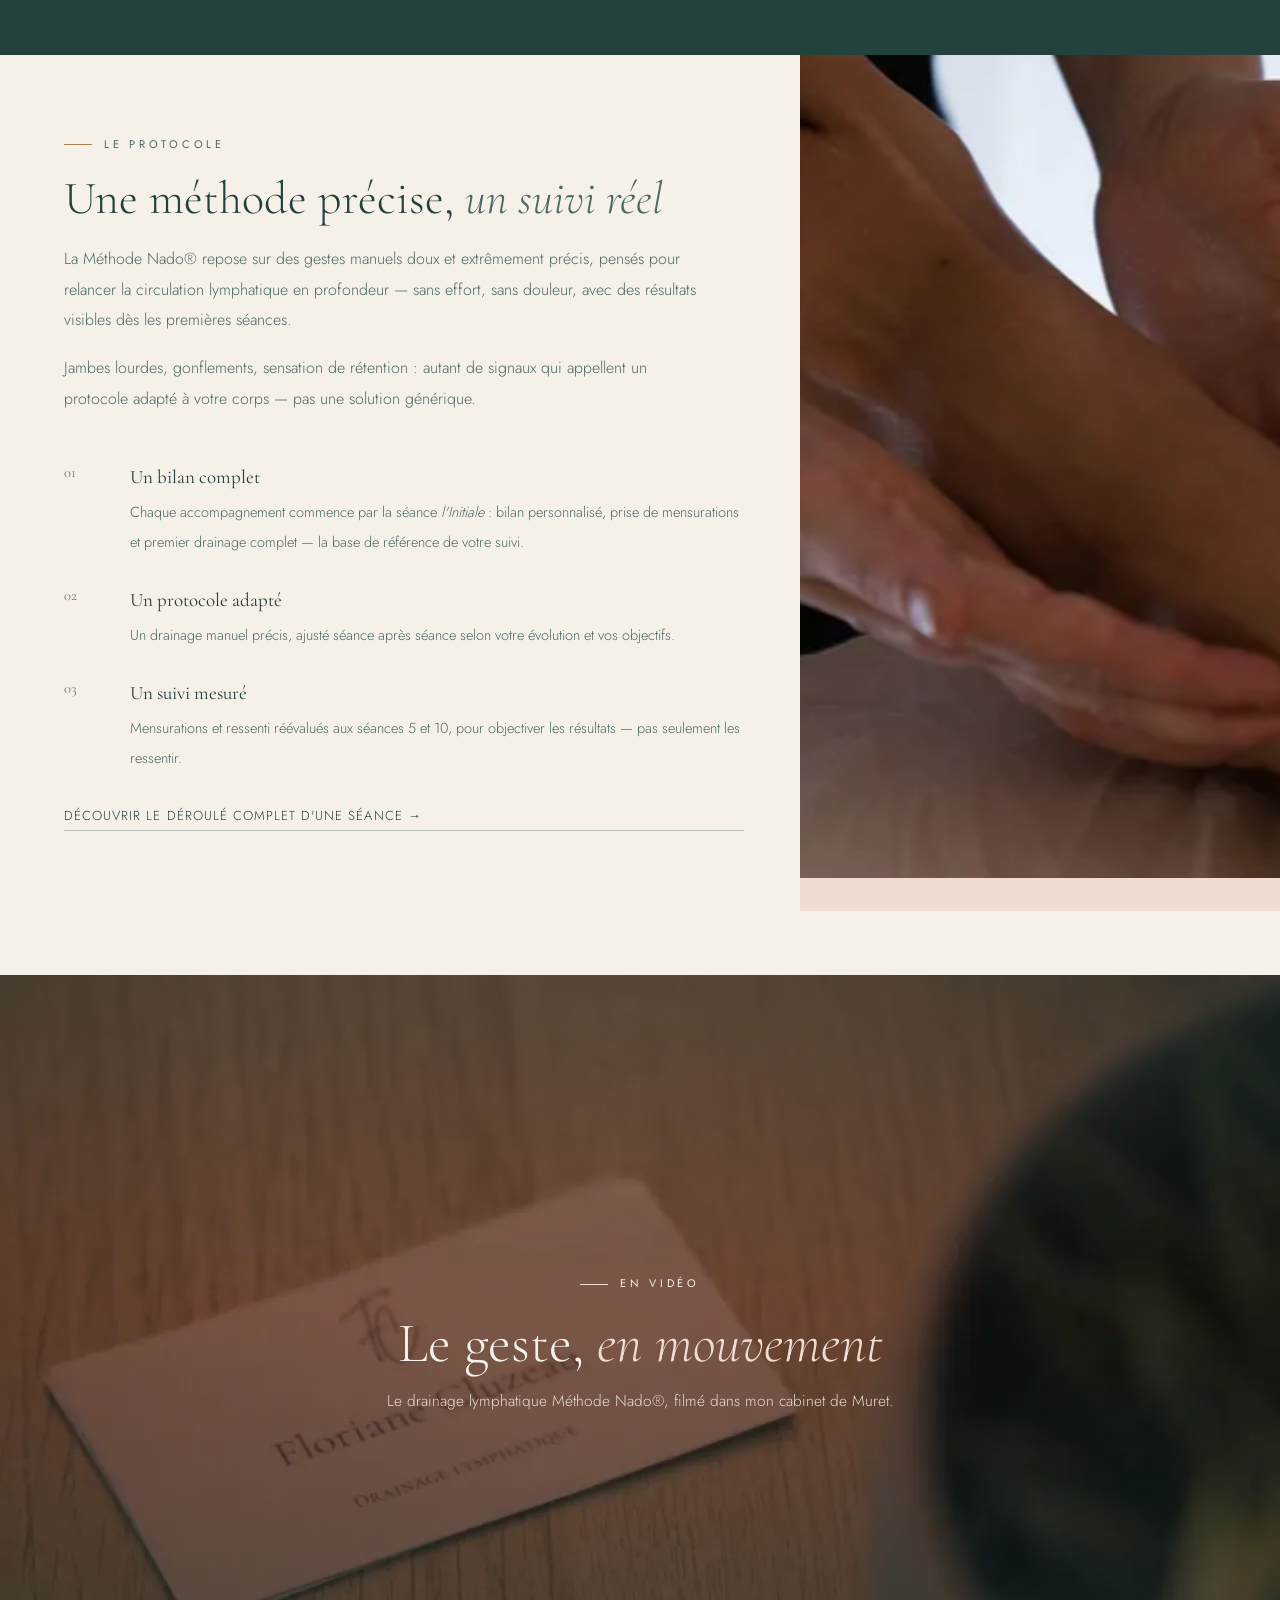
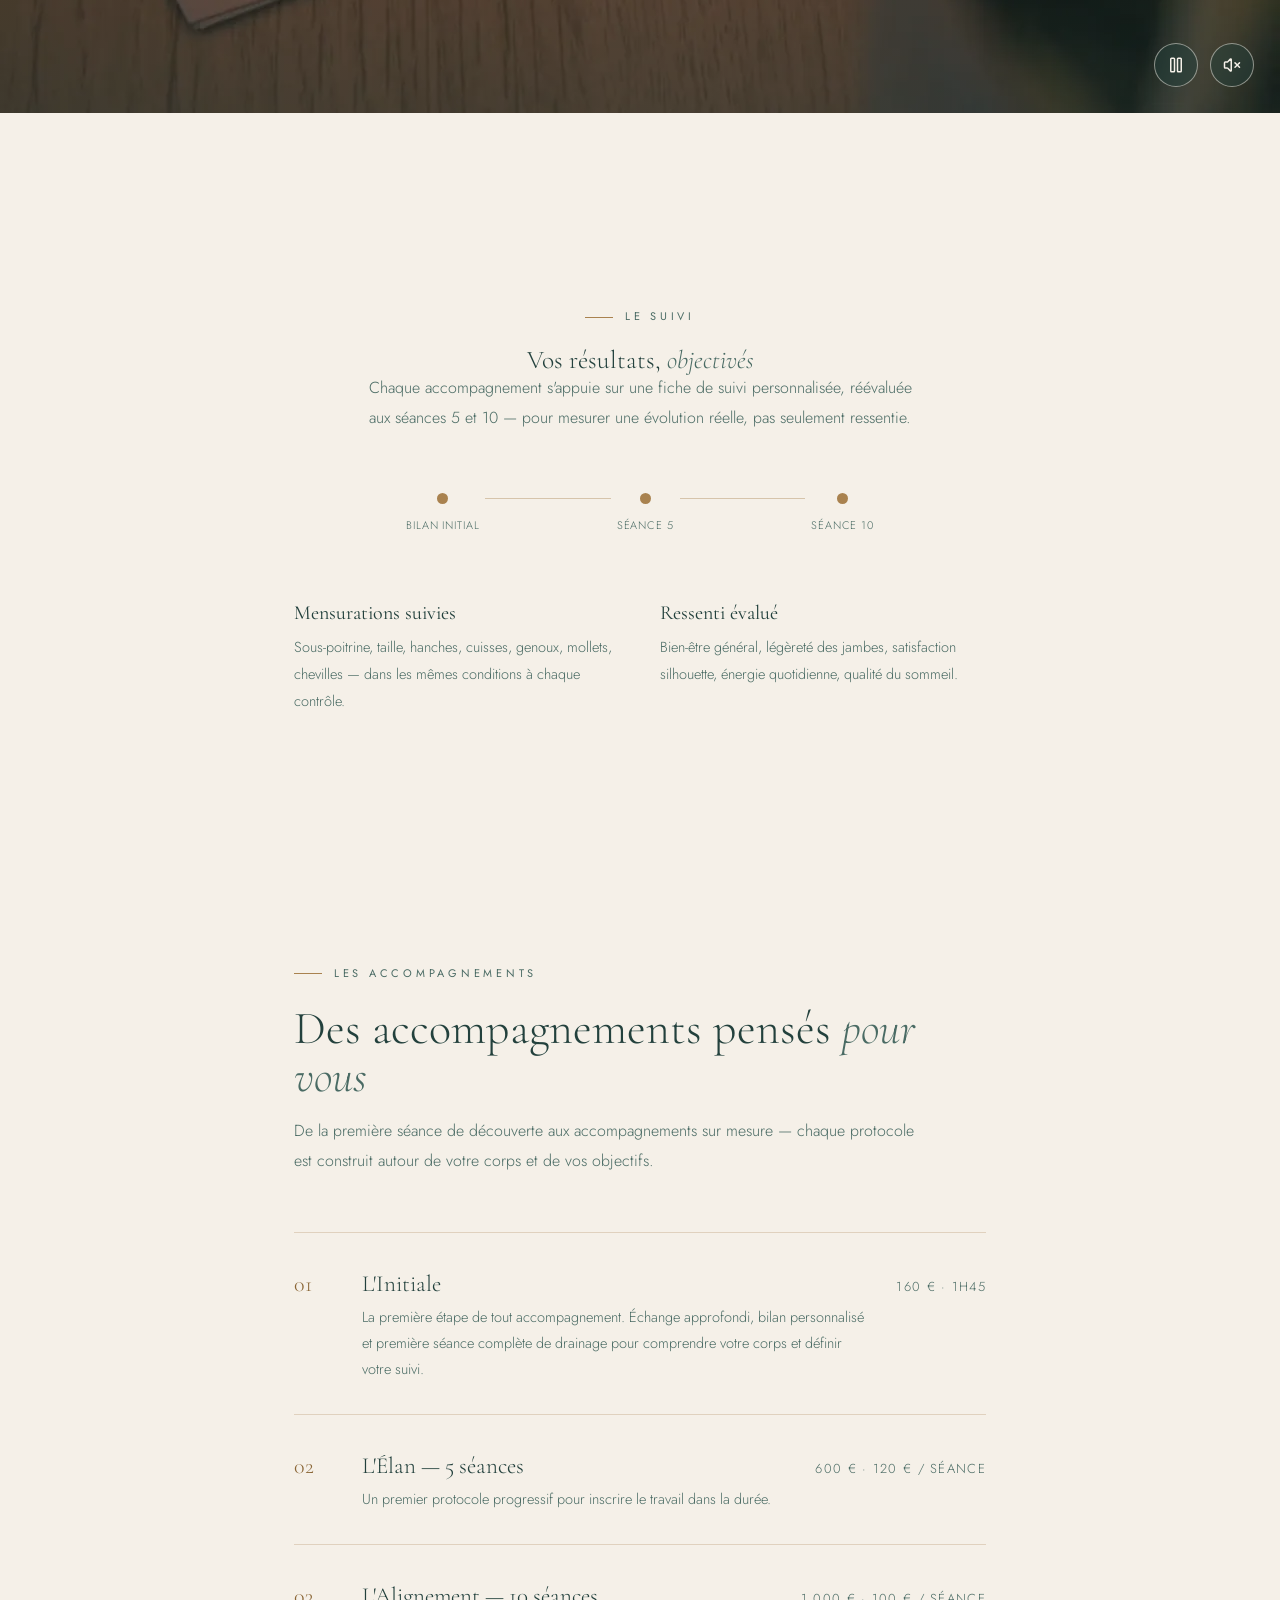
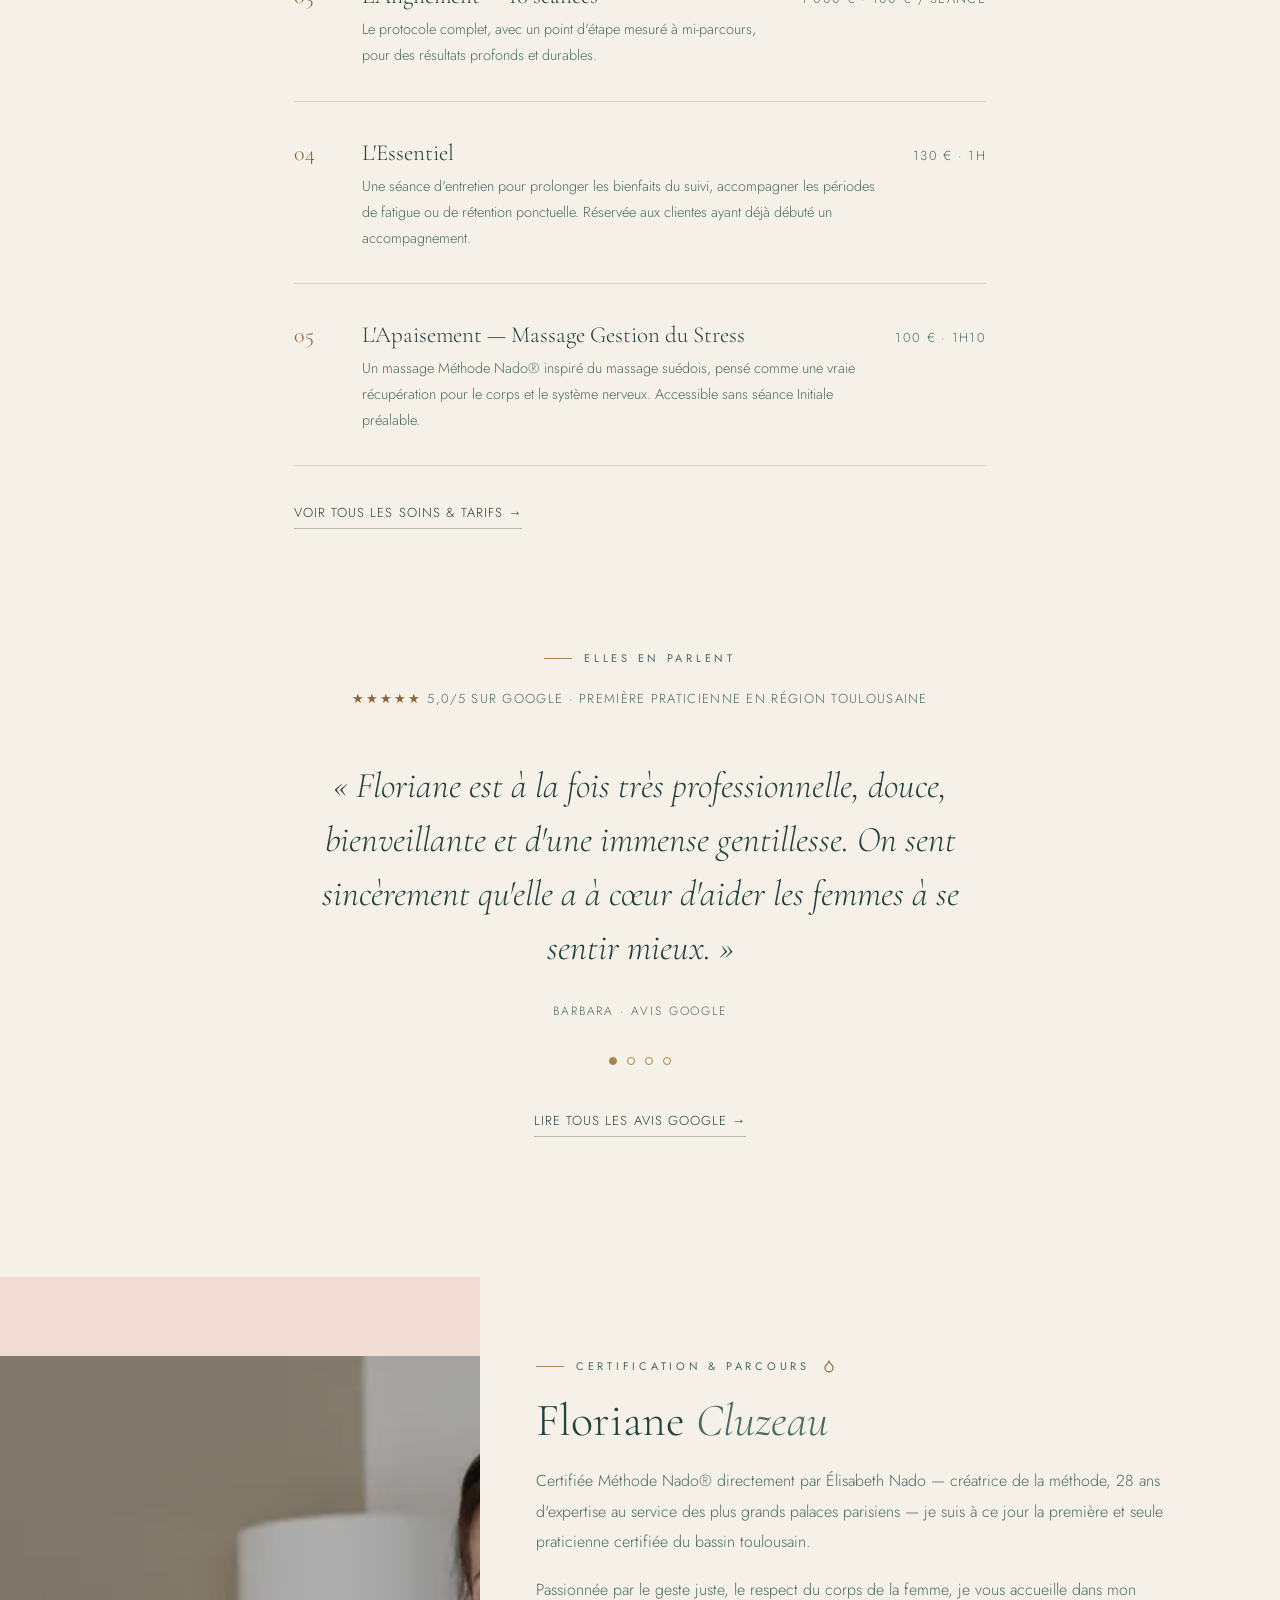
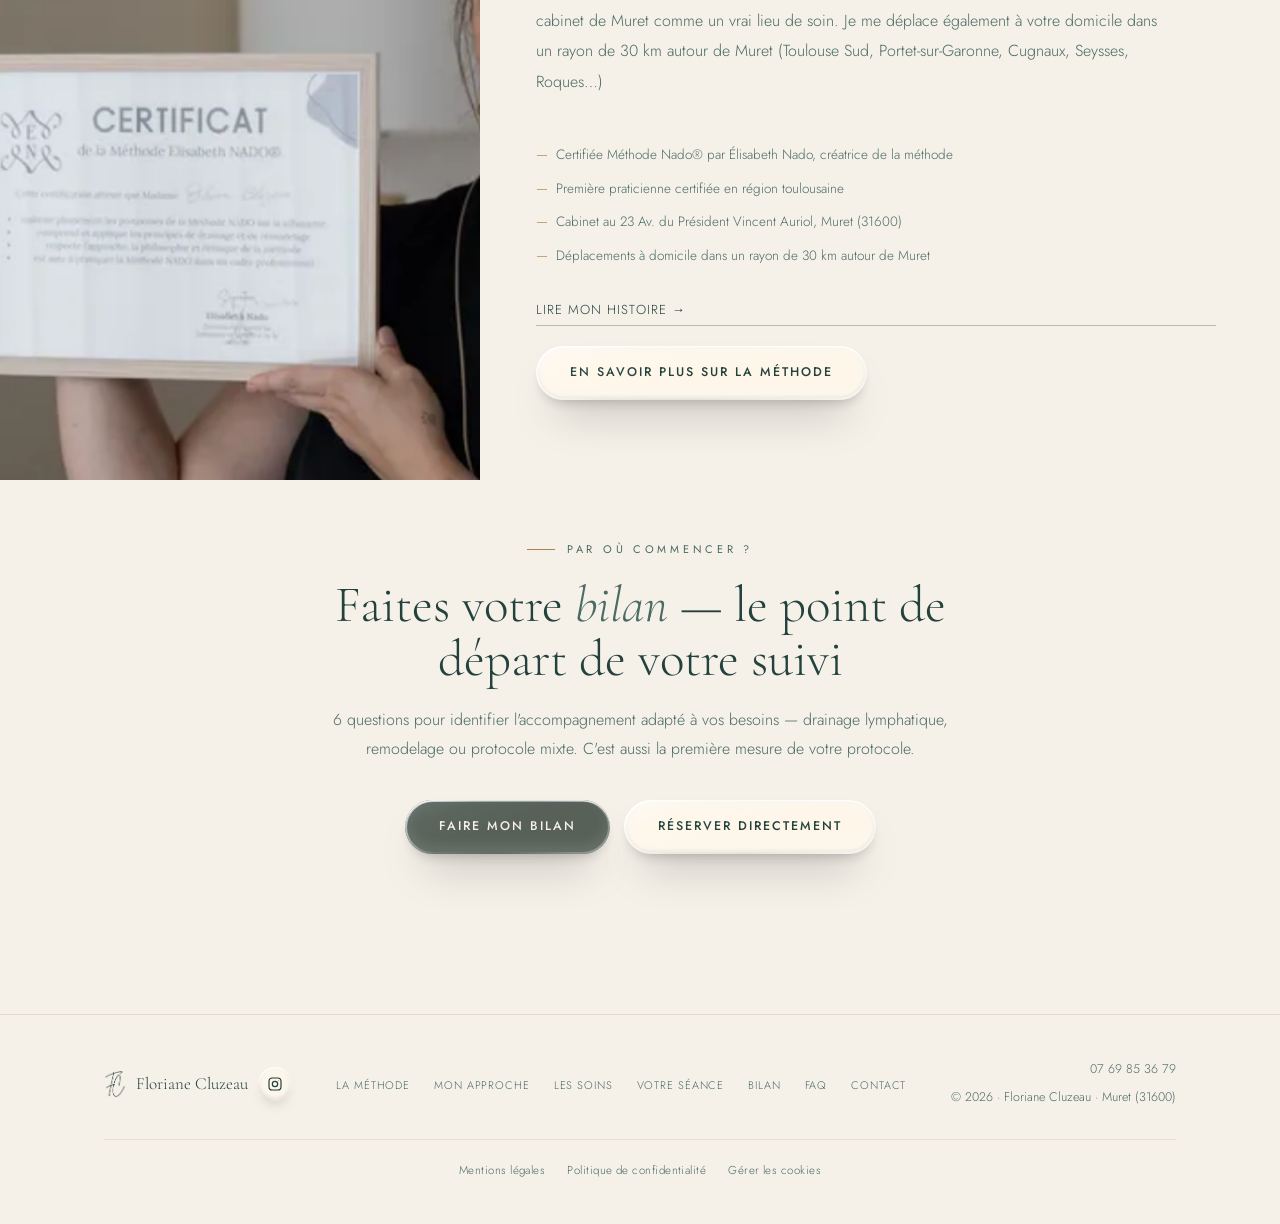
==== commit 72d50825: "Aligner l'offre sur Planity : durées, L'Apaisement, forfaits par téléphone - Durées reprises de Plan" ====
--- a/index.html
+++ b/index.html
@@ -292,11 +292,11 @@
       <li class="menu-row reveal">
         <span class="menu-num">01</span>
         <div class="menu-info"><h3>L'Initiale</h3><p>La première étape de tout accompagnement. Échange approfondi, bilan personnalisé et première séance complète de drainage pour comprendre votre corps et définir votre suivi.</p></div>
-        <span class="menu-price">160 € · 1h30</span>
+        <span class="menu-price">160 € · 1h45</span>
       </li>
       <li class="menu-row reveal reveal-d1">
         <span class="menu-num">02</span>
-        <div class="menu-info"><h3>L'Élan — 5 séances</h3><p>Un premier protocole progressif pour inscrire le travail dans la durée — drainage lymphatique ou accompagnement mixte drainage &amp; remodelage.</p></div>
+        <div class="menu-info"><h3>L'Élan — 5 séances</h3><p>Un premier protocole progressif pour inscrire le travail dans la durée.</p></div>
         <span class="menu-price">600 € · 120 € / séance</span>
       </li>
       <li class="menu-row reveal reveal-d1">
@@ -307,12 +307,12 @@
       <li class="menu-row reveal reveal-d2">
         <span class="menu-num">04</span>
         <div class="menu-info"><h3>L'Essentiel</h3><p>Une séance d'entretien pour prolonger les bienfaits du suivi, accompagner les périodes de fatigue ou de rétention ponctuelle. Réservée aux clientes ayant déjà débuté un accompagnement.</p></div>
-        <span class="menu-price">130 €</span>
+        <span class="menu-price">130 € · 1h</span>
       </li>
       <li class="menu-row reveal reveal-d2">
         <span class="menu-num">05</span>
-        <div class="menu-info"><h3>Massage Gestion du Stress</h3><p>Un massage Méthode Nado® inspiré du massage suédois, pensé comme une vraie récupération pour le corps et le système nerveux. Accessible sans séance Initiale préalable.</p></div>
-        <span class="menu-price">100 € · 50 min</span>
+        <div class="menu-info"><h3>L'Apaisement — Massage Gestion du Stress</h3><p>Un massage Méthode Nado® inspiré du massage suédois, pensé comme une vraie récupération pour le corps et le système nerveux. Accessible sans séance Initiale préalable.</p></div>
+        <span class="menu-price">100 € · 1h10</span>
       </li>
     </ul>
     <a href="soins" class="text-link reveal">Voir tous les soins &amp; tarifs →</a>
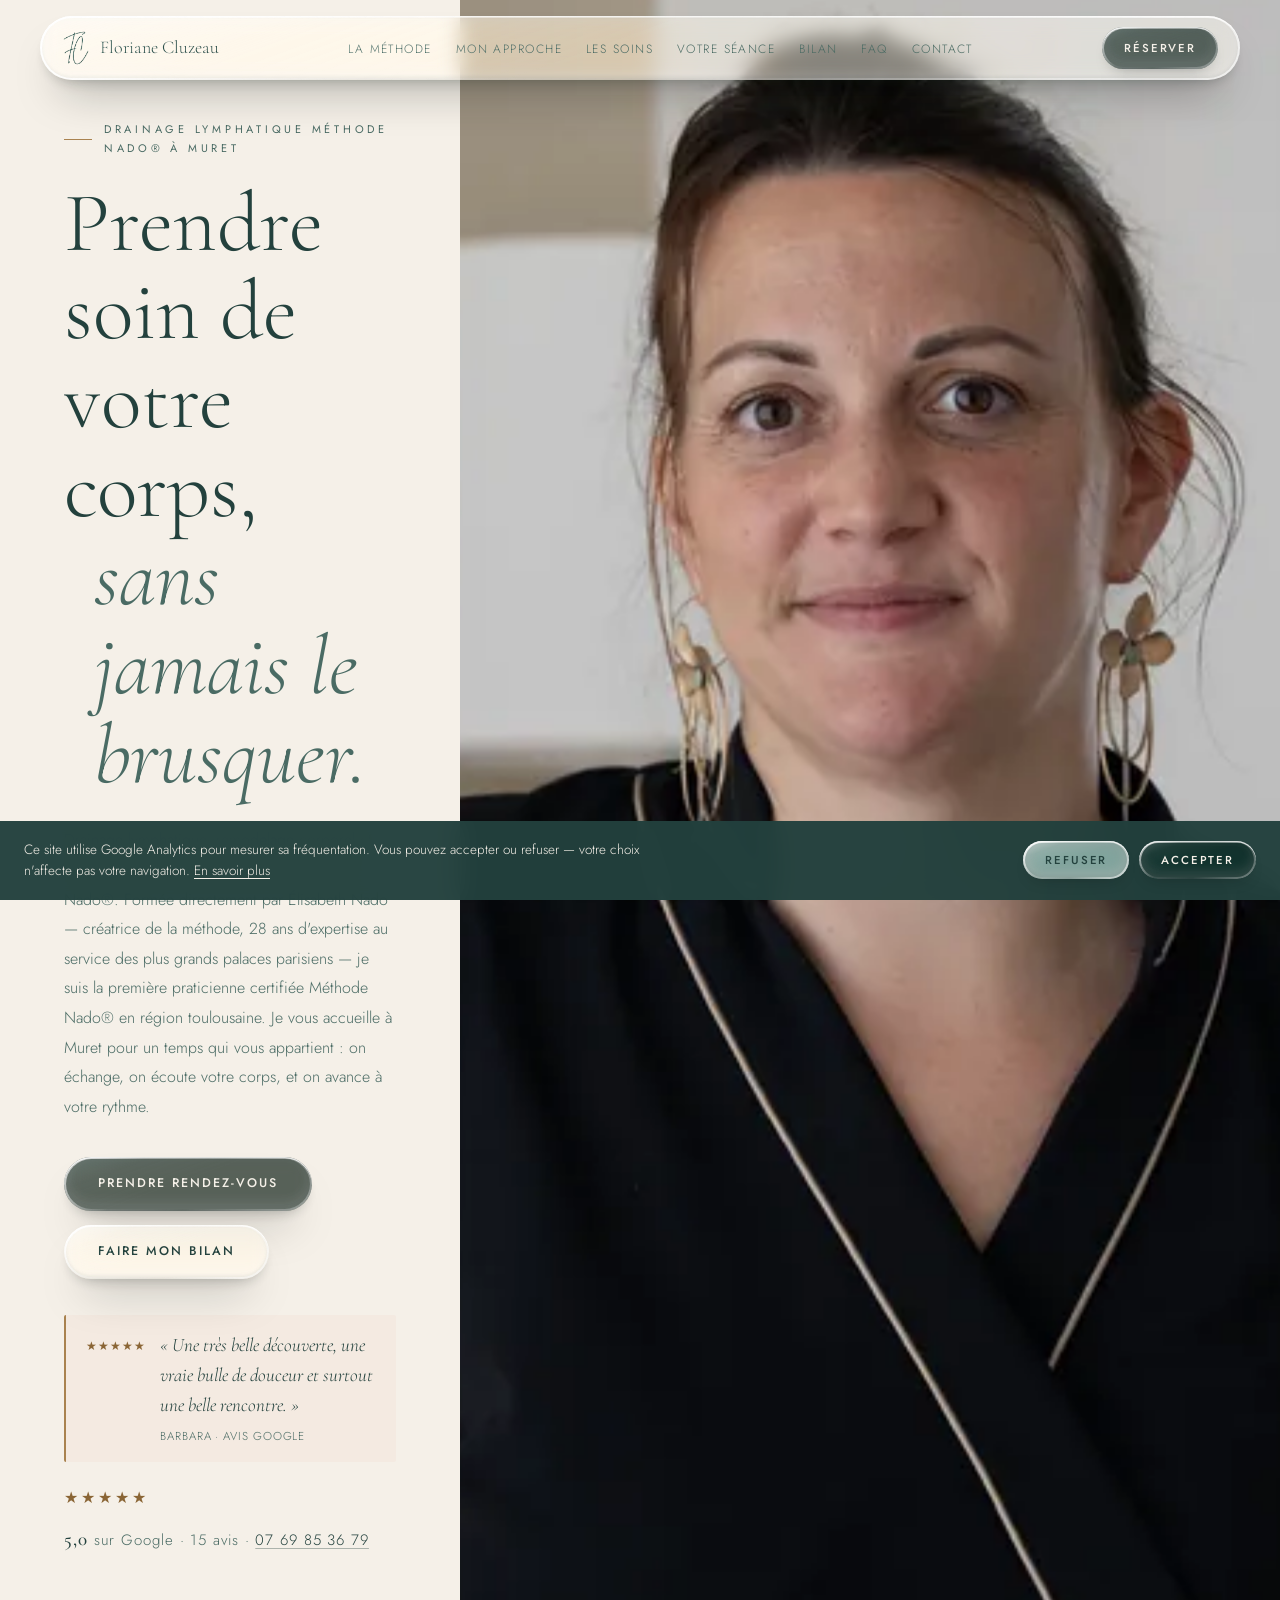
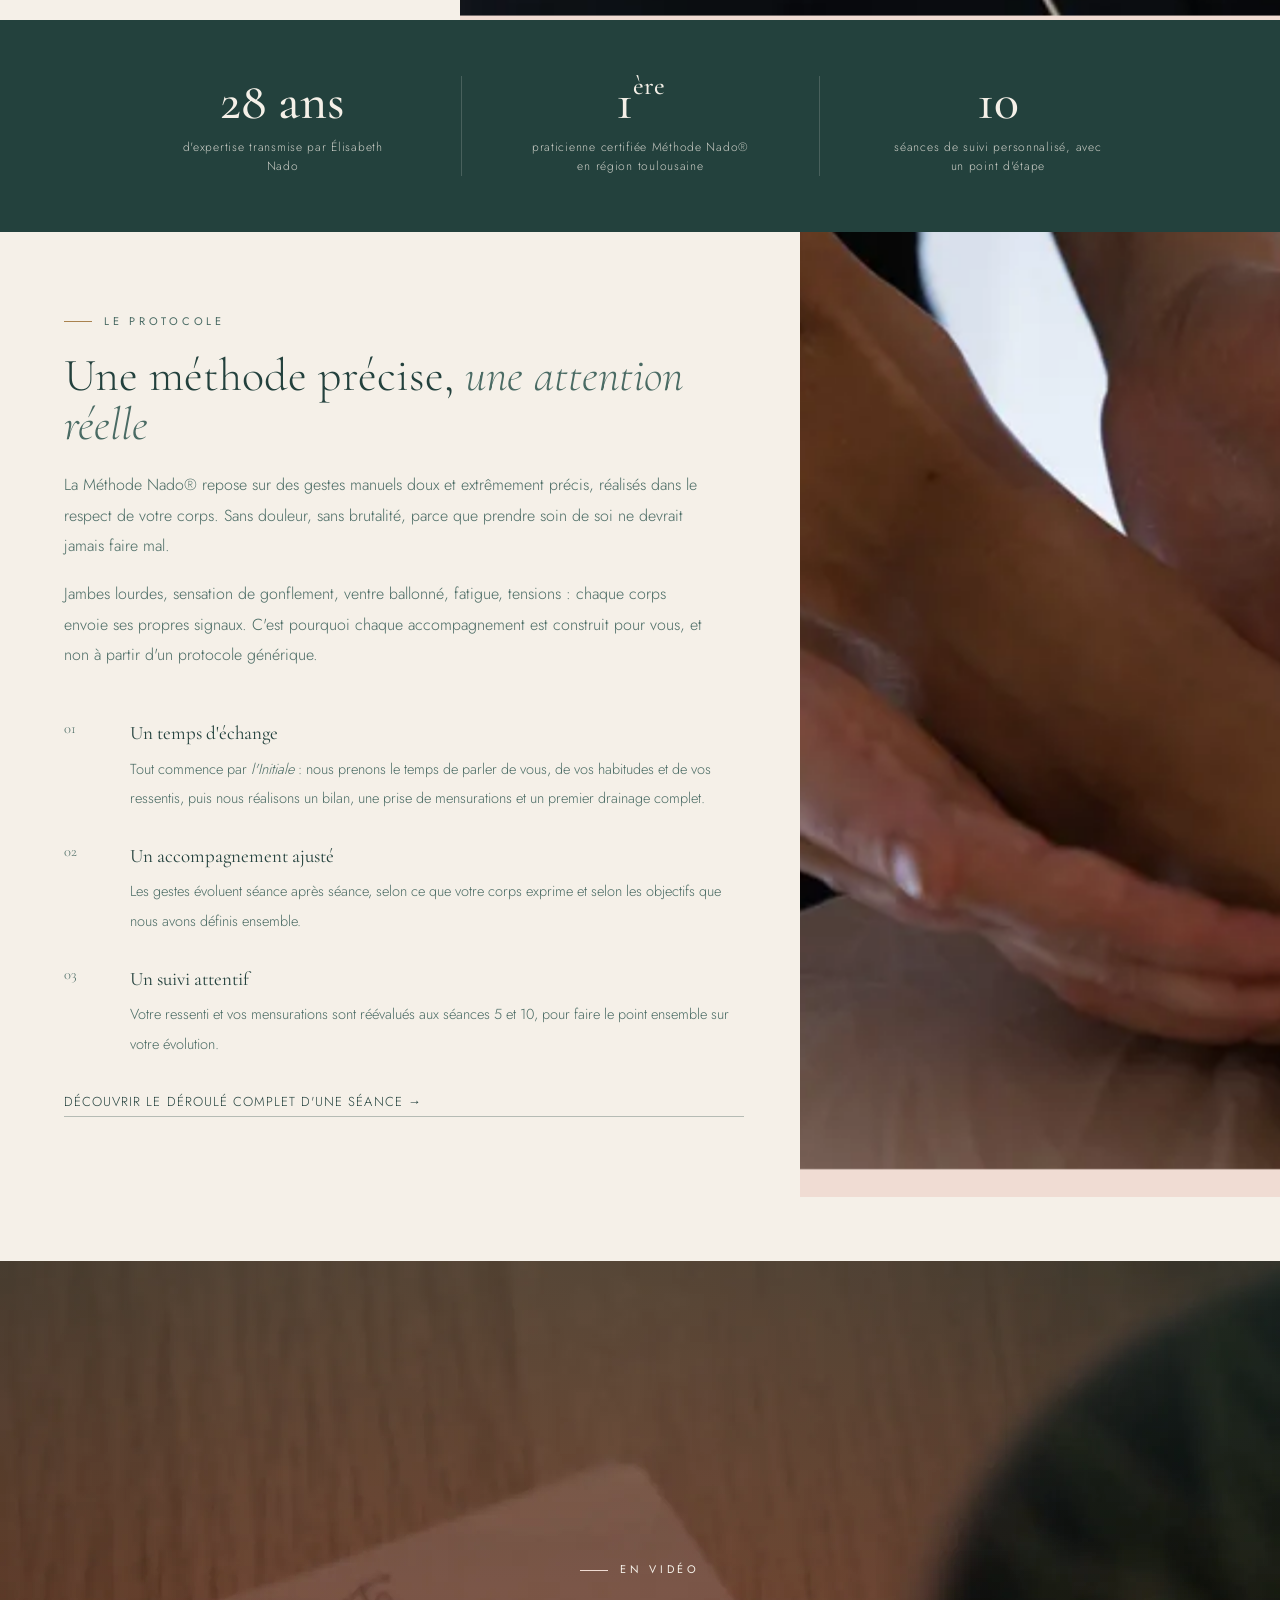
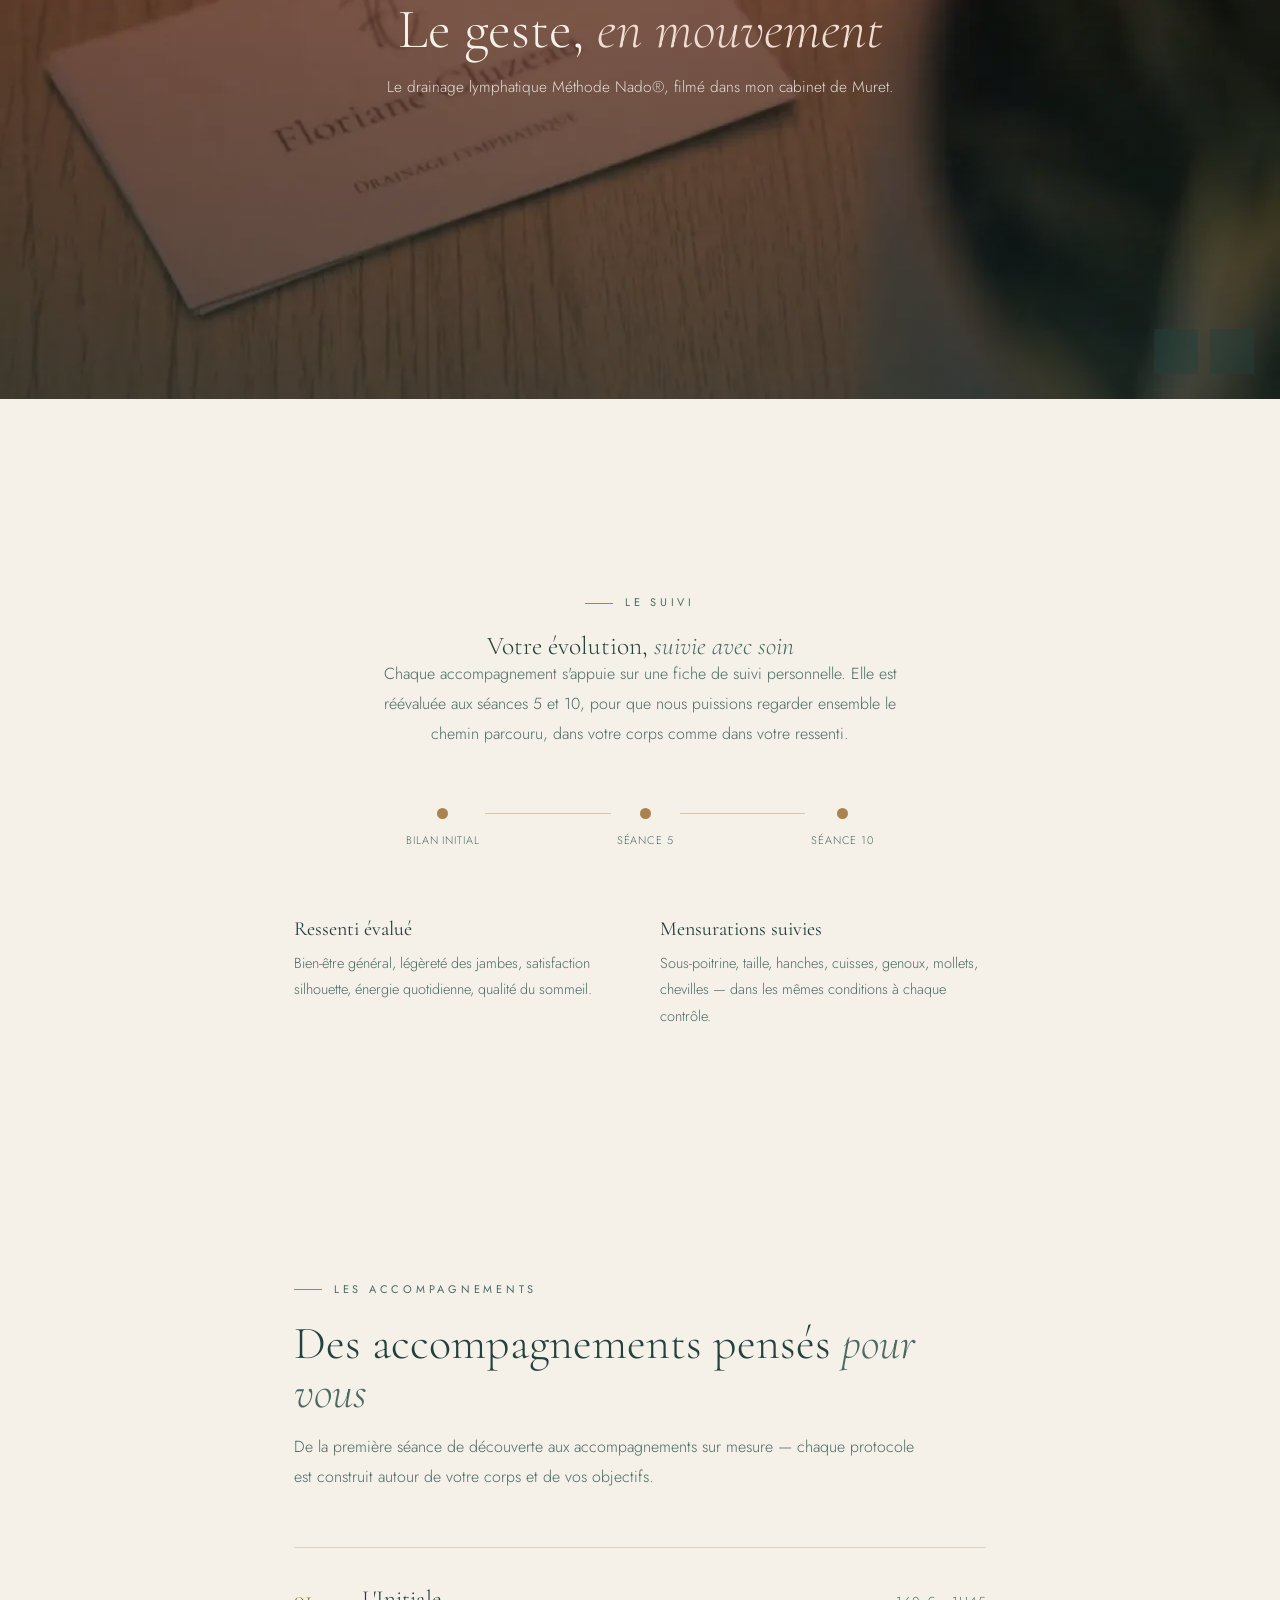
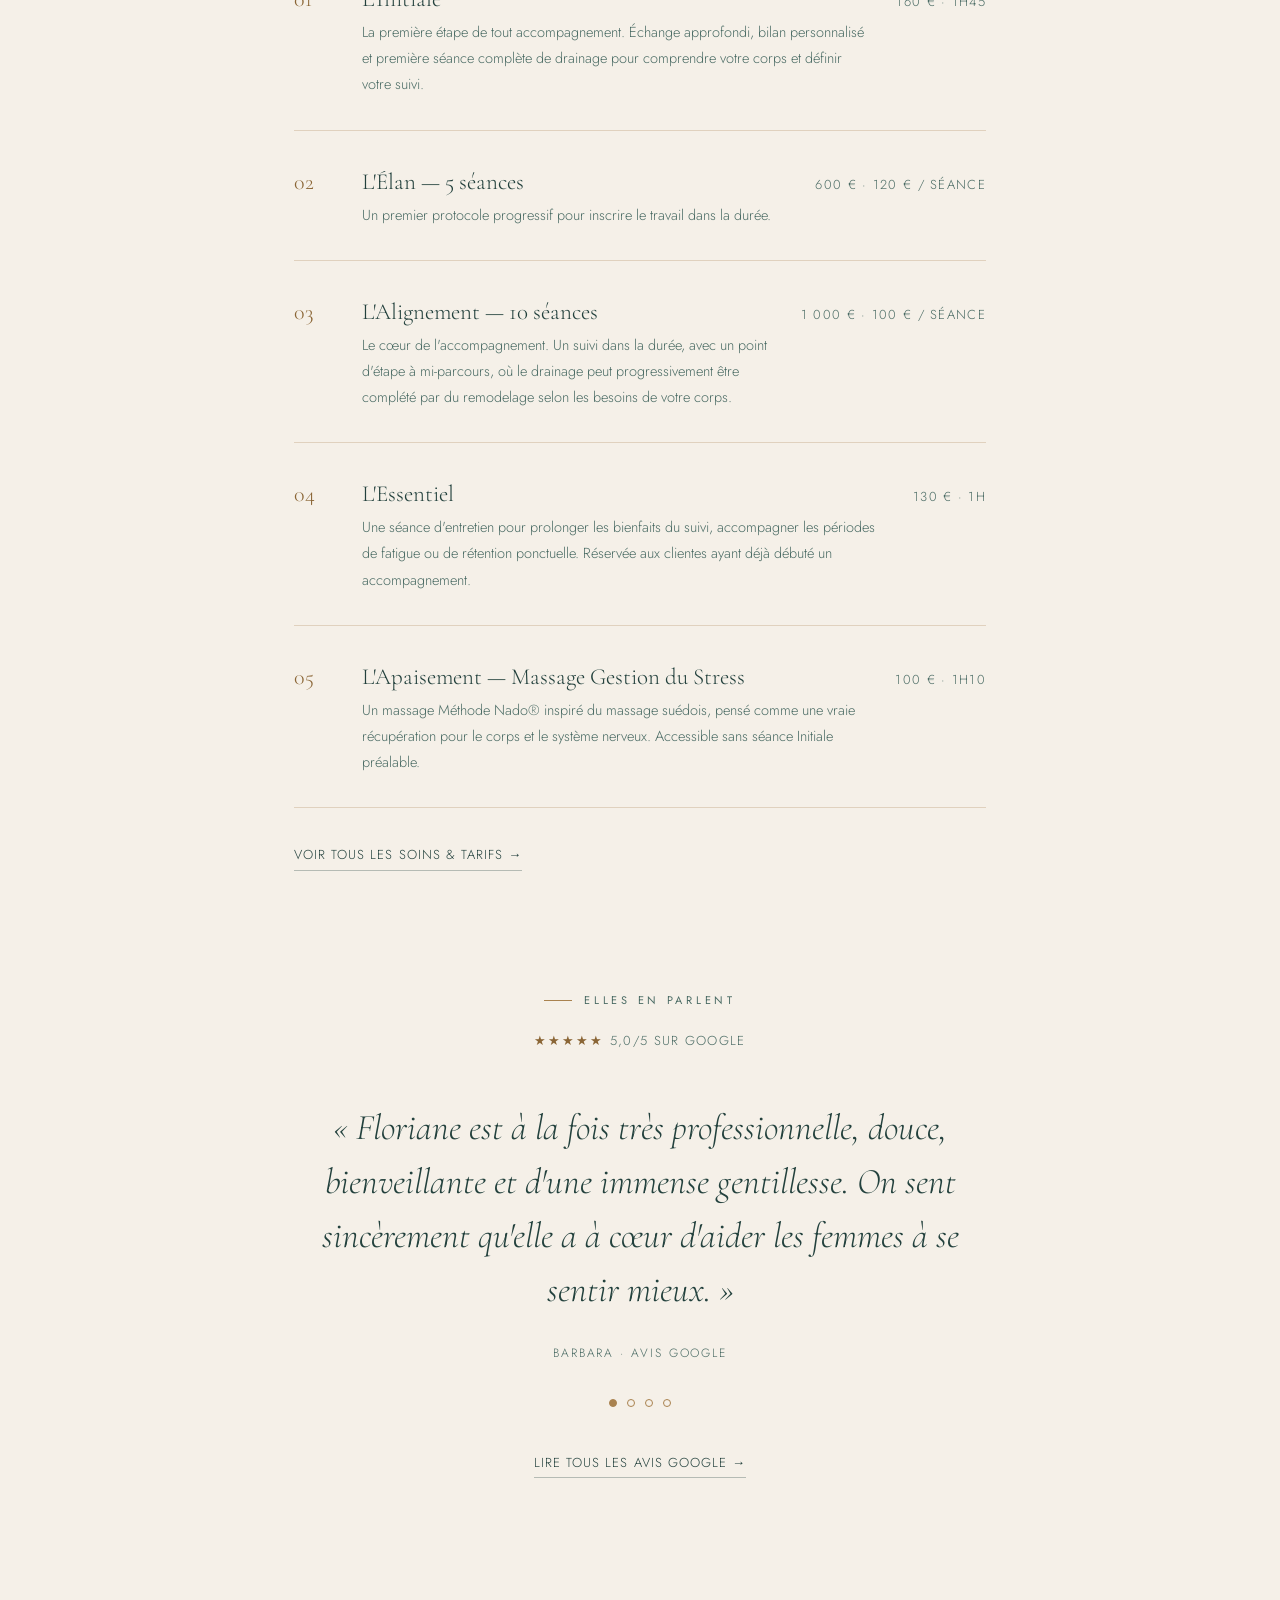
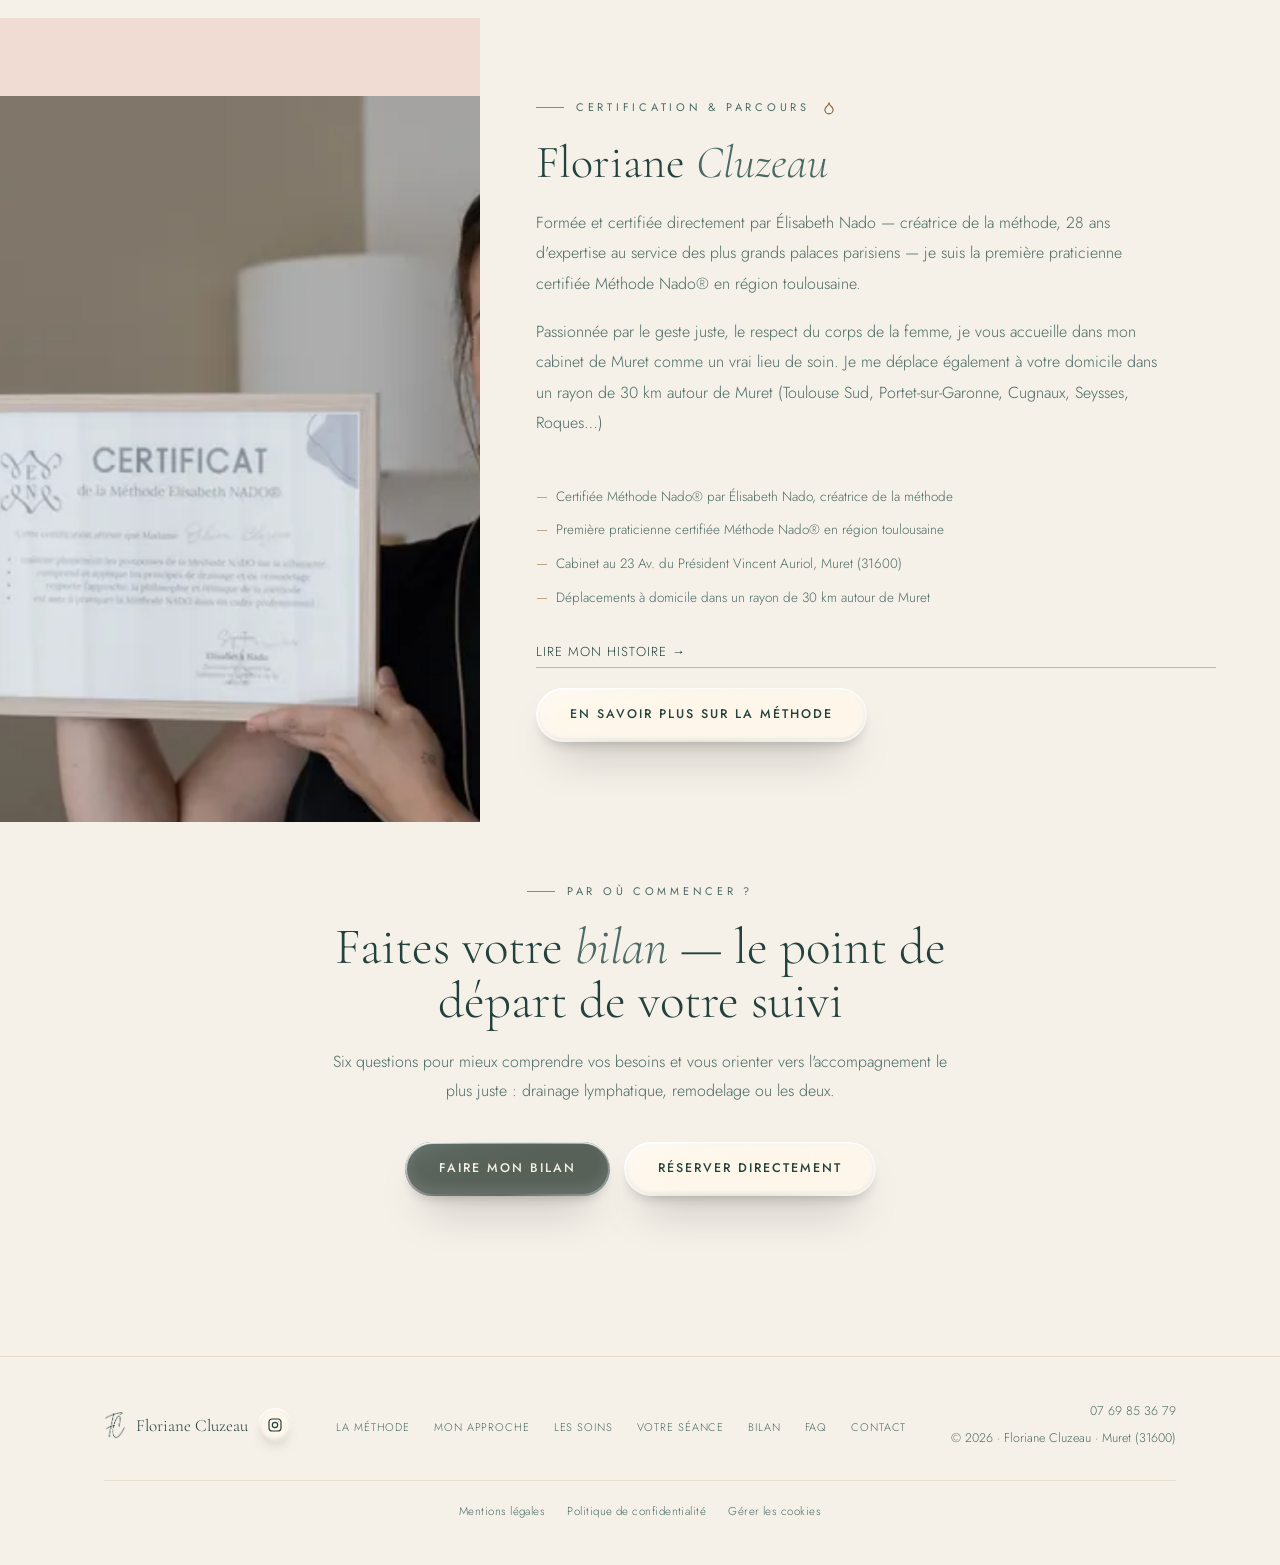
==== commit 9c39a508: "ton du site" ====
--- a/index.html
+++ b/index.html
@@ -149,10 +149,10 @@
   <div class="hero-content">
     <h1 class="hero-eyebrow eyebrow">Drainage lymphatique Méthode Nado® à Muret</h1>
     <p class="hero-title">
-      <span>Un protocole certifié.</span>
-      <span class="em">Des résultats mesurés.</span>
+      <span>Prendre soin de votre corps,</span>
+      <span class="em">sans jamais le brusquer.</span>
     </p>
-    <p class="hero-sub">Formée directement par Élisabeth Nado — créatrice de la méthode, 28 ans d'expertise au service des plus grands palaces parisiens — je suis à ce jour la première praticienne certifiée Méthode Nado® du bassin toulousain. Chaque accompagnement suit un protocole mesuré, du bilan initial au résultat.</p>
+    <p class="hero-sub">Drainage lymphatique, remodelage corporel et massage gestion du stress, selon la Méthode Nado®. Formée directement par Élisabeth Nado — créatrice de la méthode, 28 ans d'expertise au service des plus grands palaces parisiens — je suis la première praticienne certifiée Méthode Nado® en région toulousaine. Je vous accueille à Muret pour un temps qui vous appartient : on échange, on écoute votre corps, et on avance à votre rythme.</p>
     <div class="hero-actions">
       <a href="https://www.planity.com/floriane-cluzeau-31600-muret" class="btn" target="_blank" rel="noopener">Prendre rendez-vous</a>
       <a href="bilan" class="btn ghost">Faire mon bilan</a>
@@ -191,11 +191,11 @@
     </div>
     <div class="trust-item reveal reveal-d1">
       <span class="trust-num">1<sup>ère</sup></span>
-      <span class="trust-label">praticienne certifiée du bassin toulousain</span>
+      <span class="trust-label">praticienne certifiée Méthode Nado® en région toulousaine</span>
     </div>
     <div class="trust-item reveal reveal-d2">
       <span class="trust-num">10</span>
-      <span class="trust-label">séances suivies et mesurées, du bilan au résultat</span>
+      <span class="trust-label">séances de suivi personnalisé, avec un point d'étape</span>
     </div>
   </div>
 </section>
@@ -203,21 +203,21 @@
 <section class="bleed bleed-approche" id="approche">
   <div class="bleed-content">
     <span class="eyebrow reveal">Le protocole</span>
-    <h2 class="reveal">Une méthode précise, <em>un suivi réel</em></h2>
-    <p class="reveal">La Méthode Nado® repose sur des gestes manuels doux et extrêmement précis, pensés pour relancer la circulation lymphatique en profondeur — sans effort, sans douleur, avec des résultats visibles dès les premières séances.</p>
-    <p class="reveal">Jambes lourdes, gonflements, sensation de rétention : autant de signaux qui appellent un protocole adapté à votre corps — pas une solution générique.</p>
+    <h2 class="reveal">Une méthode précise, <em>une attention réelle</em></h2>
+    <p class="reveal">La Méthode Nado® repose sur des gestes manuels doux et extrêmement précis, réalisés dans le respect de votre corps. Sans douleur, sans brutalité, parce que prendre soin de soi ne devrait jamais faire mal.</p>
+    <p class="reveal">Jambes lourdes, sensation de gonflement, ventre ballonné, fatigue, tensions : chaque corps envoie ses propres signaux. C'est pourquoi chaque accompagnement est construit pour vous, et non à partir d'un protocole générique.</p>
     <ol class="steps">
       <li class="reveal">
         <span class="step-num" aria-hidden="true">01</span>
-        <div><strong>Un bilan complet</strong><span>Chaque accompagnement commence par la séance <em>l'Initiale</em> : bilan personnalisé, prise de mensurations et premier drainage complet — la base de référence de votre suivi.</span></div>
+        <div><strong>Un temps d'échange</strong><span>Tout commence par <em>l'Initiale</em> : nous prenons le temps de parler de vous, de vos habitudes et de vos ressentis, puis nous réalisons un bilan, une prise de mensurations et un premier drainage complet.</span></div>
       </li>
       <li class="reveal reveal-d1">
         <span class="step-num" aria-hidden="true">02</span>
-        <div><strong>Un protocole adapté</strong><span>Un drainage manuel précis, ajusté séance après séance selon votre évolution et vos objectifs.</span></div>
+        <div><strong>Un accompagnement ajusté</strong><span>Les gestes évoluent séance après séance, selon ce que votre corps exprime et selon les objectifs que nous avons définis ensemble.</span></div>
       </li>
       <li class="reveal reveal-d2">
         <span class="step-num" aria-hidden="true">03</span>
-        <div><strong>Un suivi mesuré</strong><span>Mensurations et ressenti réévalués aux séances 5 et 10, pour objectiver les résultats — pas seulement les ressentir.</span></div>
+        <div><strong>Un suivi attentif</strong><span>Votre ressenti et vos mensurations sont réévalués aux séances 5 et 10, pour faire le point ensemble sur votre évolution.</span></div>
       </li>
     </ol>
     <a href="seance" class="text-link reveal">Découvrir le déroulé complet d'une séance →</a>
@@ -259,8 +259,8 @@
 <section class="suivi" id="suivi">
   <div class="wrap-narrow">
     <span class="eyebrow reveal" style="justify-content:center">Le suivi</span>
-    <h2 class="reveal" style="text-align:center">Vos résultats, <em>objectivés</em></h2>
-    <p class="reveal suivi-intro">Chaque accompagnement s'appuie sur une fiche de suivi personnalisée, réévaluée aux séances 5 et 10 — pour mesurer une évolution réelle, pas seulement ressentie.</p>
+    <h2 class="reveal" style="text-align:center">Votre évolution, <em>suivie avec soin</em></h2>
+    <p class="reveal suivi-intro">Chaque accompagnement s'appuie sur une fiche de suivi personnelle. Elle est réévaluée aux séances 5 et 10, pour que nous puissions regarder ensemble le chemin parcouru, dans votre corps comme dans votre ressenti.</p>
 
     <div class="timeline reveal">
       <div class="timeline-point"><span class="timeline-dot"></span><span class="timeline-label">Bilan initial</span></div>
@@ -270,12 +270,12 @@
 
     <div class="suivi-grid">
       <div class="suivi-col reveal">
+        <h3>Ressenti évalué</h3>
+        <p>Bien-être général, légèreté des jambes, satisfaction silhouette, énergie quotidienne, qualité du sommeil.</p>
+      </div>
+      <div class="suivi-col reveal reveal-d1">
         <h3>Mensurations suivies</h3>
         <p>Sous-poitrine, taille, hanches, cuisses, genoux, mollets, chevilles — dans les mêmes conditions à chaque contrôle.</p>
-      </div>
-      <div class="suivi-col reveal reveal-d1">
-        <h3>Ressenti évalué</h3>
-        <p>Bien-être général, légèreté des jambes, satisfaction silhouette, énergie quotidienne, qualité du sommeil.</p>
       </div>
     </div>
   </div>
@@ -301,7 +301,7 @@
       </li>
       <li class="menu-row reveal reveal-d1">
         <span class="menu-num">03</span>
-        <div class="menu-info"><h3>L'Alignement — 10 séances</h3><p>Le protocole complet, avec un point d'étape mesuré à mi-parcours, pour des résultats profonds et durables.</p></div>
+        <div class="menu-info"><h3>L'Alignement — 10 séances</h3><p>Le cœur de l'accompagnement. Un suivi dans la durée, avec un point d'étape à mi-parcours, où le drainage peut progressivement être complété par du remodelage selon les besoins de votre corps.</p></div>
         <span class="menu-price">1 000 € · 100 € / séance</span>
       </li>
       <li class="menu-row reveal reveal-d2">
@@ -322,7 +322,7 @@
 <section class="avis" id="avis">
   <div class="wrap-narrow">
     <span class="eyebrow reveal" style="justify-content:center">Elles en parlent</span>
-    <p class="avis-meta reveal"><span class="stars" aria-hidden="true">★★★★★</span> 5,0/5 sur Google · Première praticienne en région toulousaine</p>
+    <p class="avis-meta reveal"><span class="stars" aria-hidden="true">★★★★★</span> 5,0/5 sur Google</p>
     <div class="avis-rotator reveal" aria-live="polite">
       <blockquote class="avis-quote" data-i="0"><q>Floriane est à la fois très professionnelle, douce, bienveillante et d'une immense gentillesse. On sent sincèrement qu'elle a à cœur d'aider les femmes à se sentir mieux.</q><cite>Barbara · avis Google</cite></blockquote>
       <blockquote class="avis-quote" data-i="1" hidden><q>Des soins fabuleux tant par la qualité que l'efficacité et prodigués par une personne exceptionnelle.</q><cite>Joëlle · avis Google</cite></blockquote>
@@ -352,11 +352,11 @@
   <div class="bleed-content">
     <span class="eyebrow reveal">Certification &amp; parcours <span class="eyebrow-icon" aria-hidden="true"><svg viewBox="0 0 24 24" fill="none" stroke="currentColor" stroke-width="2" stroke-linecap="round" stroke-linejoin="round"><path d="M12 22a7 7 0 0 0 7-7c0-2-1-3.9-3-5.5s-3.5-4-4-6.5c-.5 2.5-2 4.9-4 6.5C6 11.1 5 13 5 15a7 7 0 0 0 7 7z"/></svg></span></span>
     <h2 class="reveal">Floriane <em>Cluzeau</em></h2>
-    <p class="reveal">Certifiée Méthode Nado® directement par Élisabeth Nado — créatrice de la méthode, 28 ans d'expertise au service des plus grands palaces parisiens — je suis à ce jour la première et seule praticienne certifiée du bassin toulousain.</p>
+    <p class="reveal">Formée et certifiée directement par Élisabeth Nado — créatrice de la méthode, 28 ans d'expertise au service des plus grands palaces parisiens — je suis la première praticienne certifiée Méthode Nado® en région toulousaine.</p>
     <p class="reveal">Passionnée par le geste juste, le respect du corps de la femme, je vous accueille dans mon cabinet de Muret comme un vrai lieu de soin. Je me déplace également à votre domicile dans un rayon de 30 km autour de Muret (Toulouse Sud, Portet-sur-Garonne, Cugnaux, Seysses, Roques…)</p>
     <ul class="facts">
       <li class="reveal">Certifiée Méthode Nado® par Élisabeth Nado, créatrice de la méthode</li>
-      <li class="reveal reveal-d1">Première praticienne certifiée en région toulousaine</li>
+      <li class="reveal reveal-d1">Première praticienne certifiée Méthode Nado® en région toulousaine</li>
       <li class="reveal reveal-d2">Cabinet au 23 Av. du Président Vincent Auriol, Muret (31600)</li>
       <li class="reveal reveal-d2">Déplacements à domicile dans un rayon de 30 km autour de Muret</li>
     </ul>
@@ -369,7 +369,7 @@
   <div class="wrap-narrow">
     <span class="eyebrow reveal" style="justify-content:center">Par où commencer ?</span>
     <h2 class="reveal">Faites votre <em>bilan</em> — le point de départ de votre suivi</h2>
-    <p class="reveal">6 questions pour identifier l'accompagnement adapté à vos besoins — drainage lymphatique, remodelage ou protocole mixte. C'est aussi la première mesure de votre protocole.</p>
+    <p class="reveal">Six questions pour mieux comprendre vos besoins et vous orienter vers l'accompagnement le plus juste : drainage lymphatique, remodelage ou les deux.</p>
     <div class="cta-actions reveal">
       <a href="bilan" class="btn">Faire mon bilan</a>
       <a href="https://www.planity.com/floriane-cluzeau-31600-muret" class="btn ghost" target="_blank" rel="noopener">Réserver directement</a>
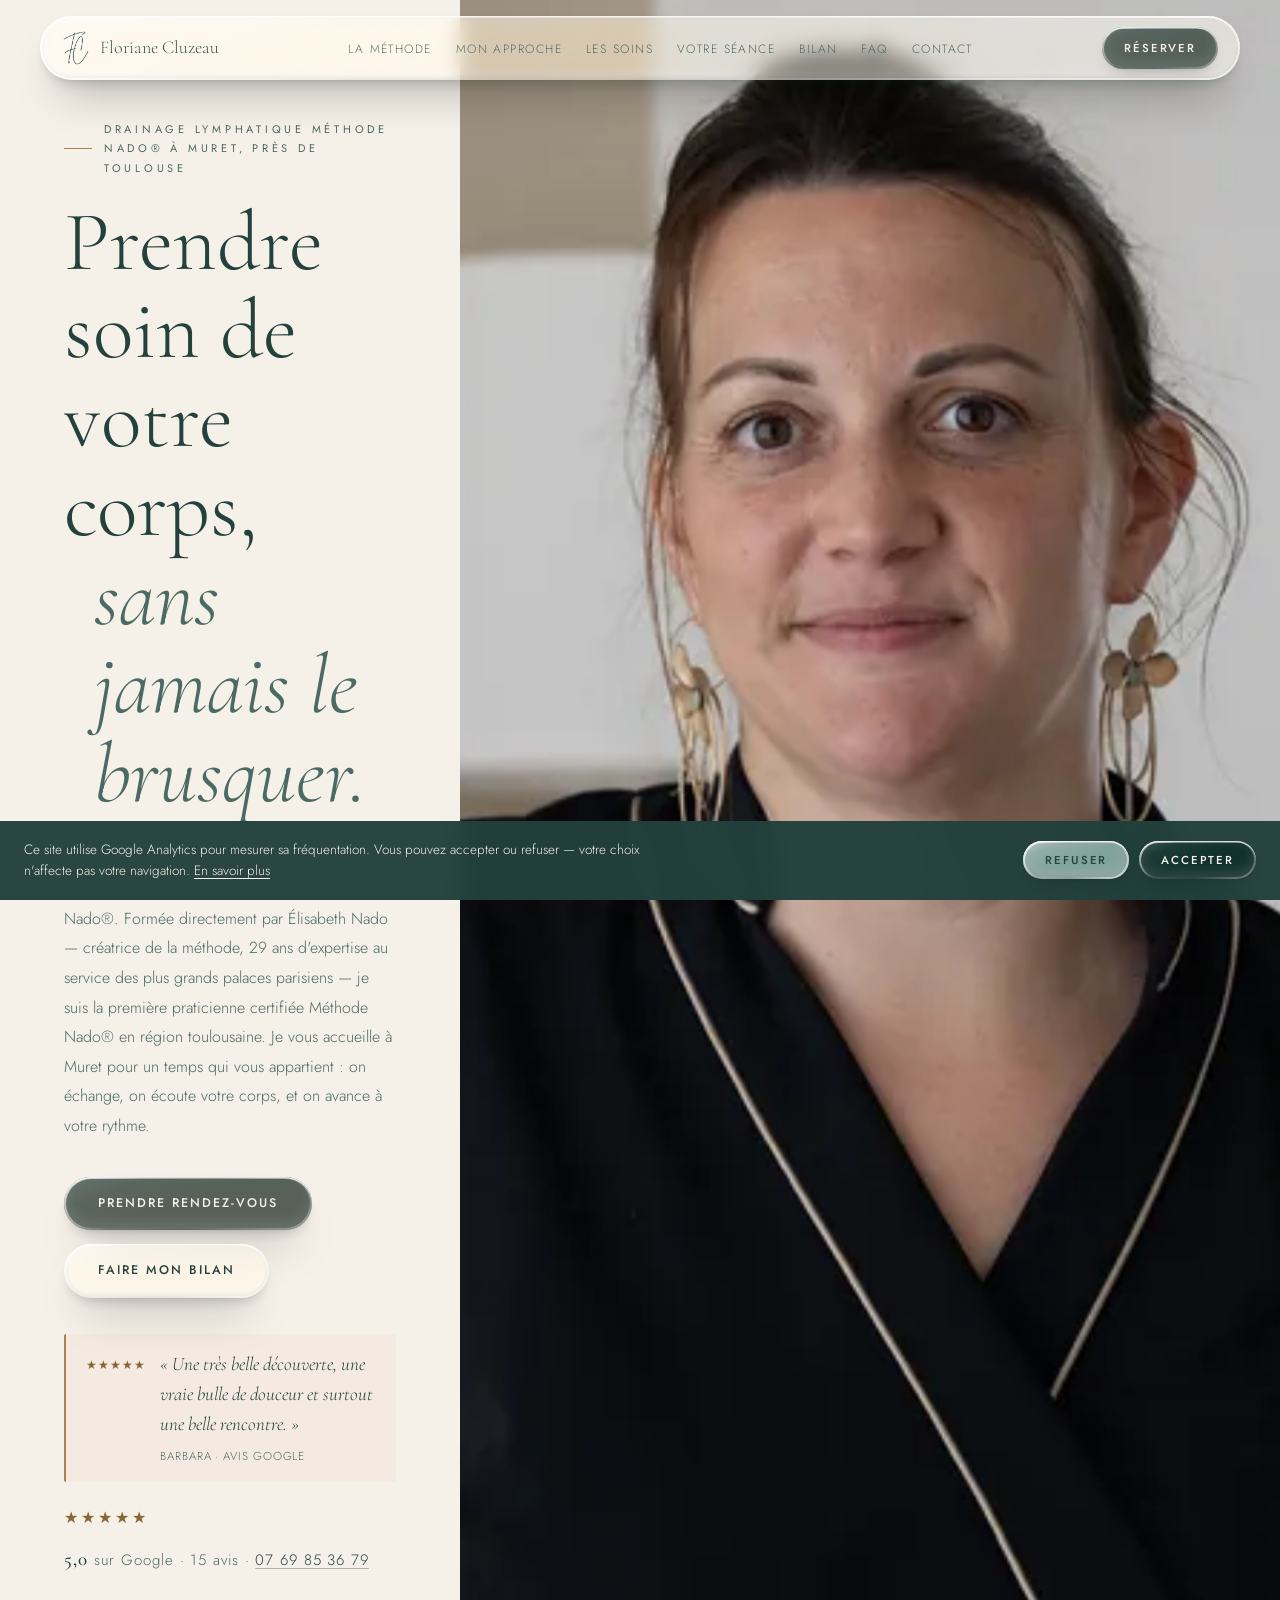
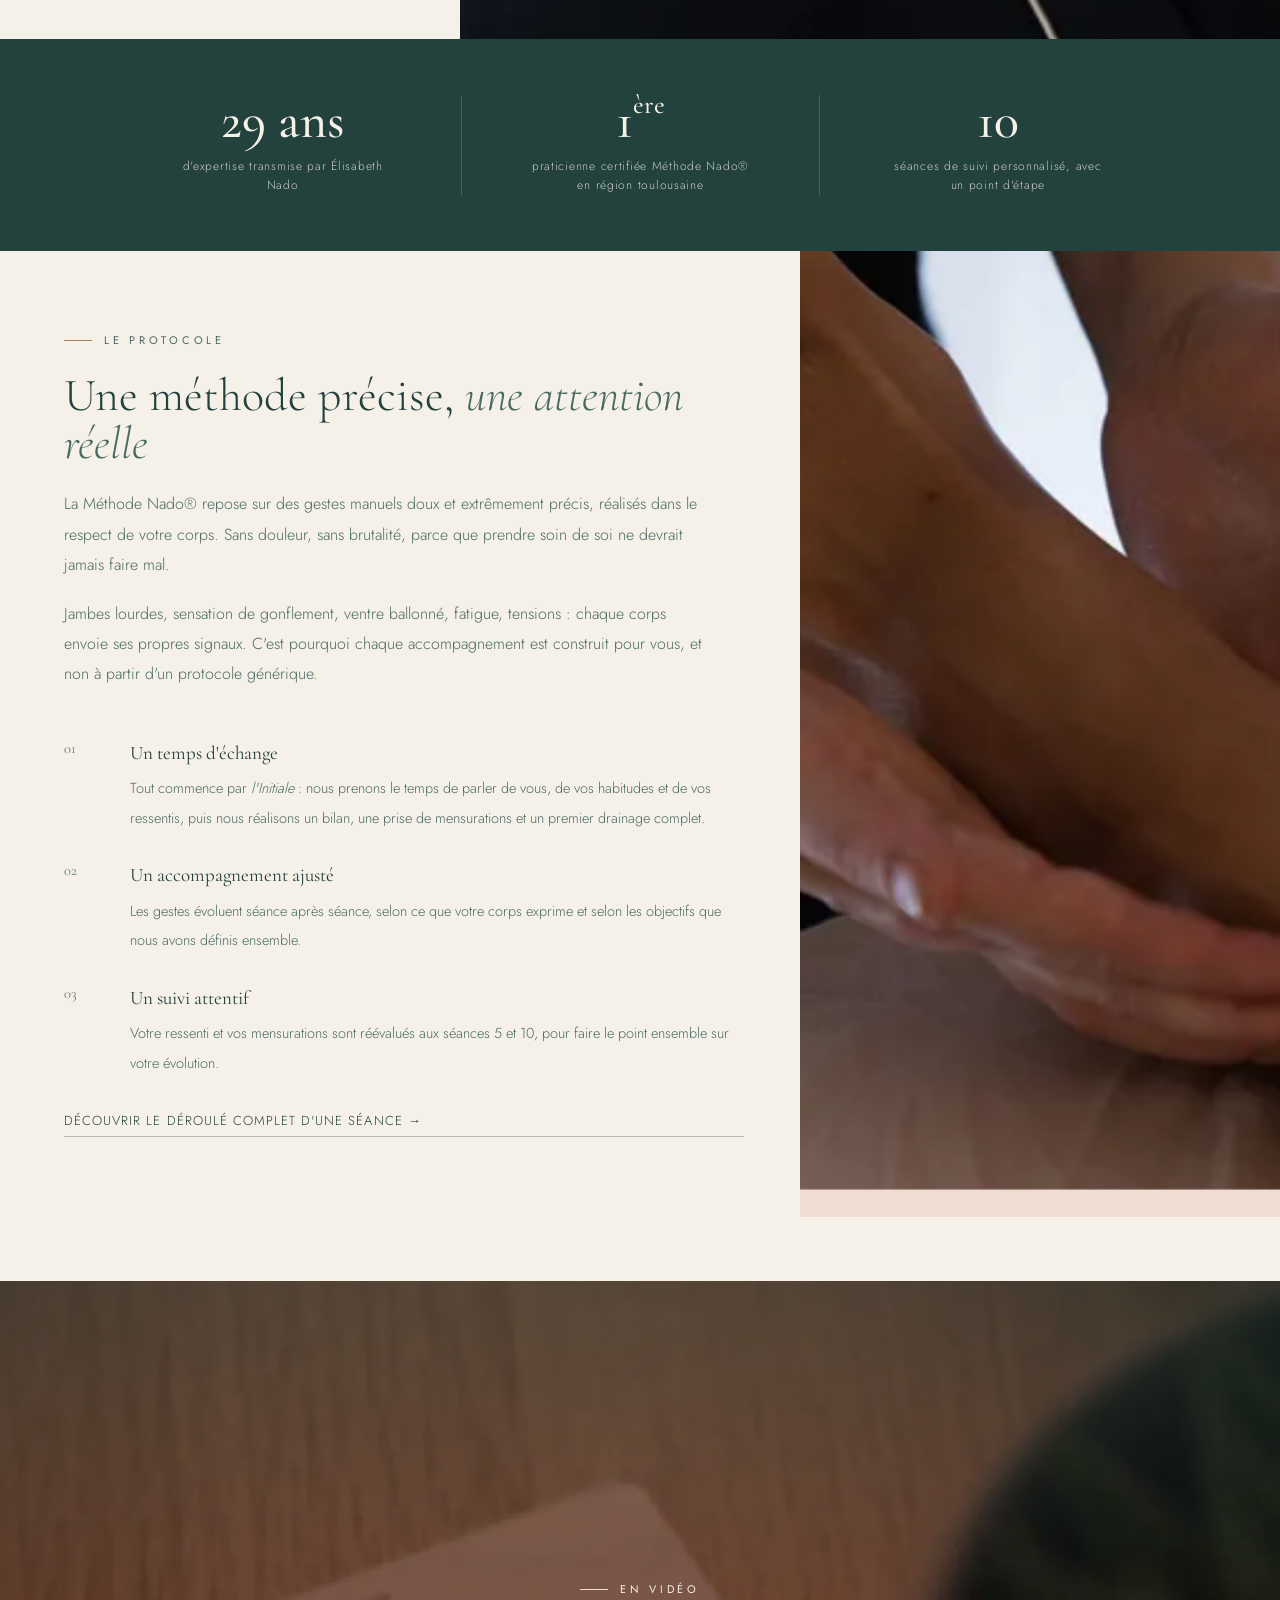
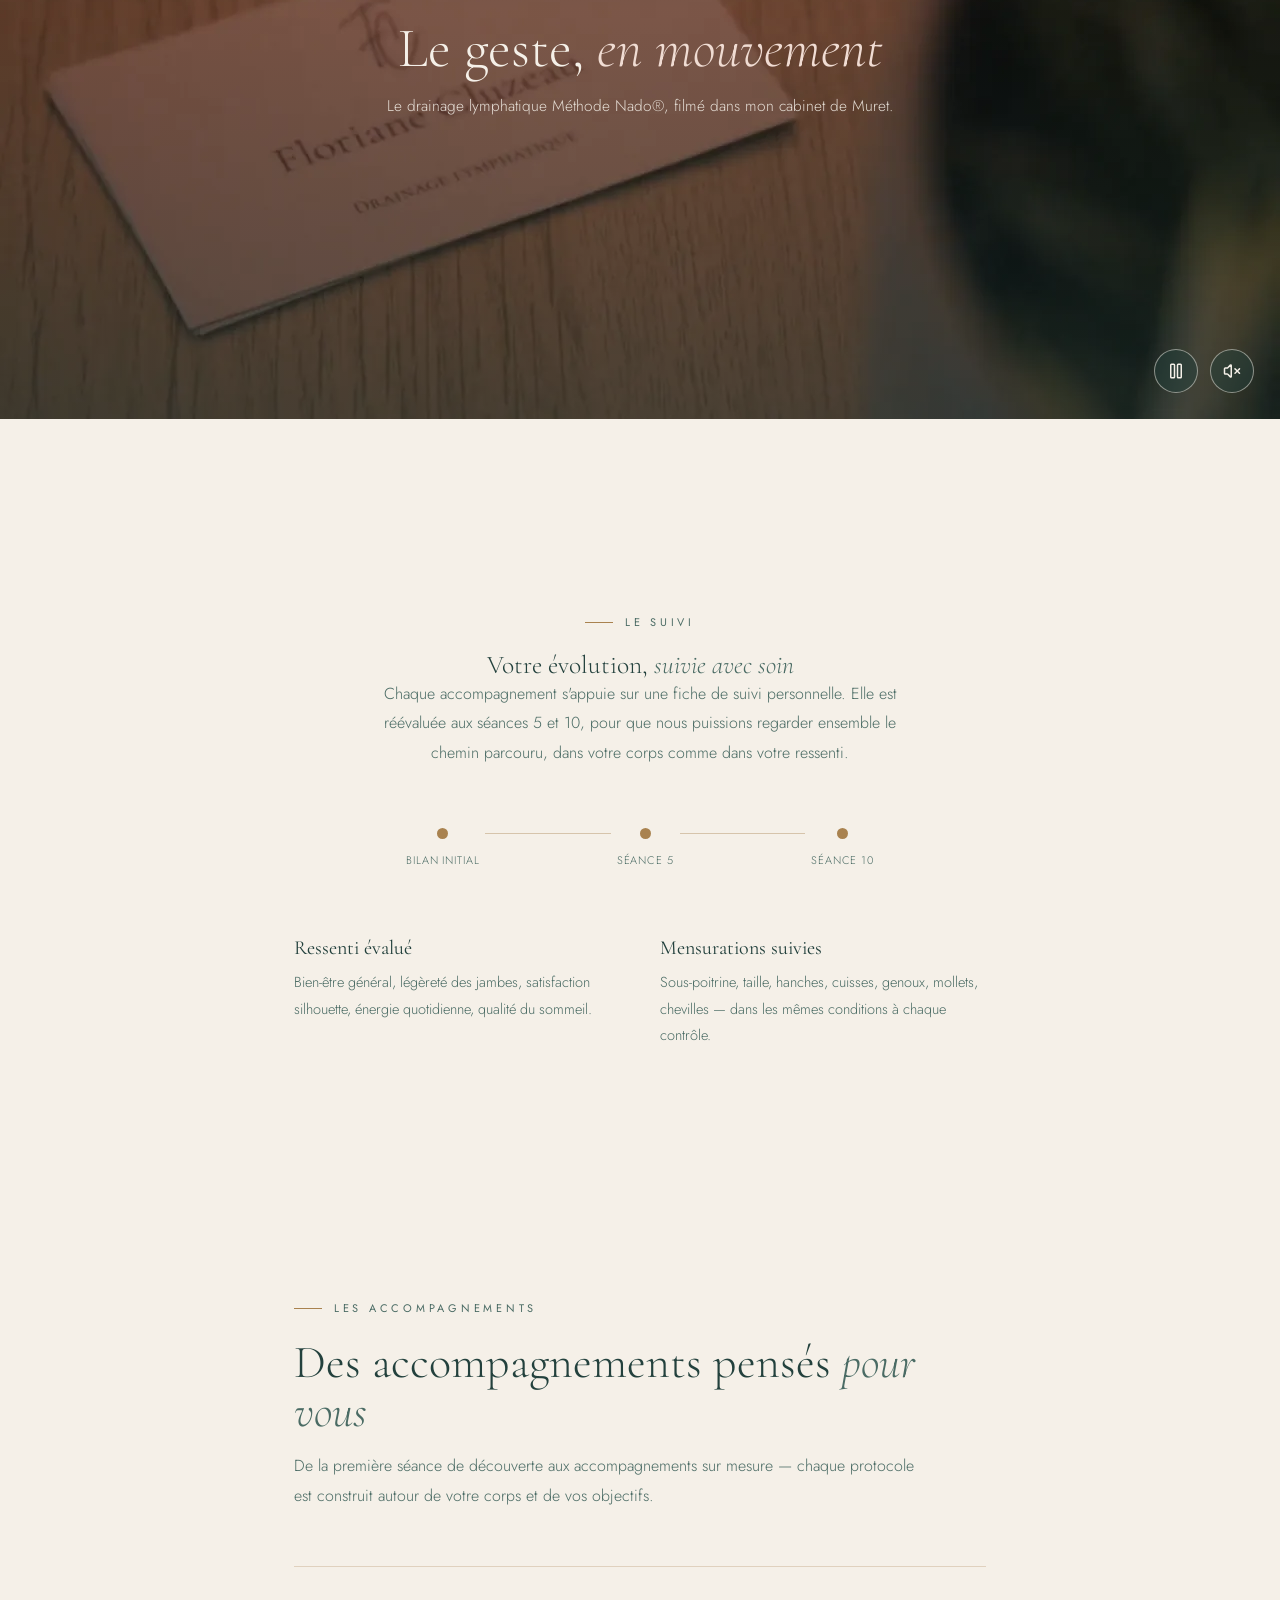
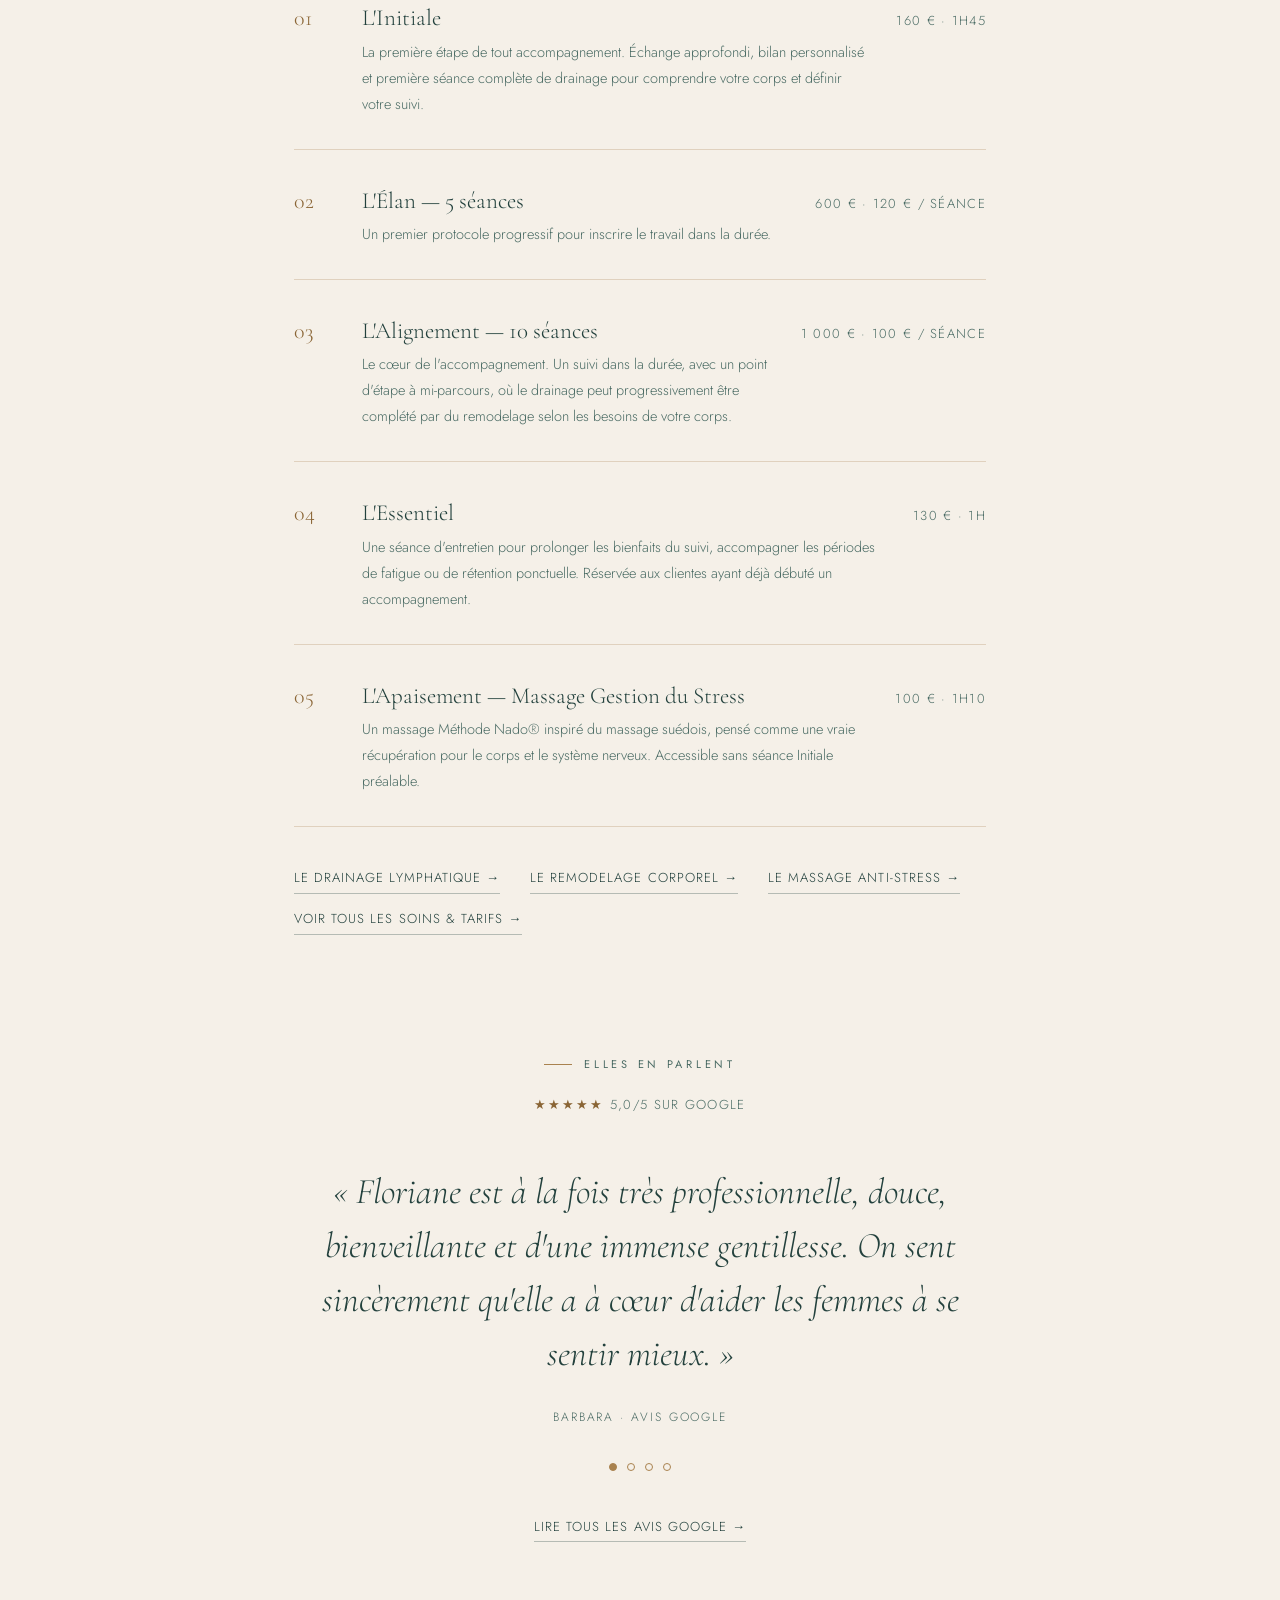
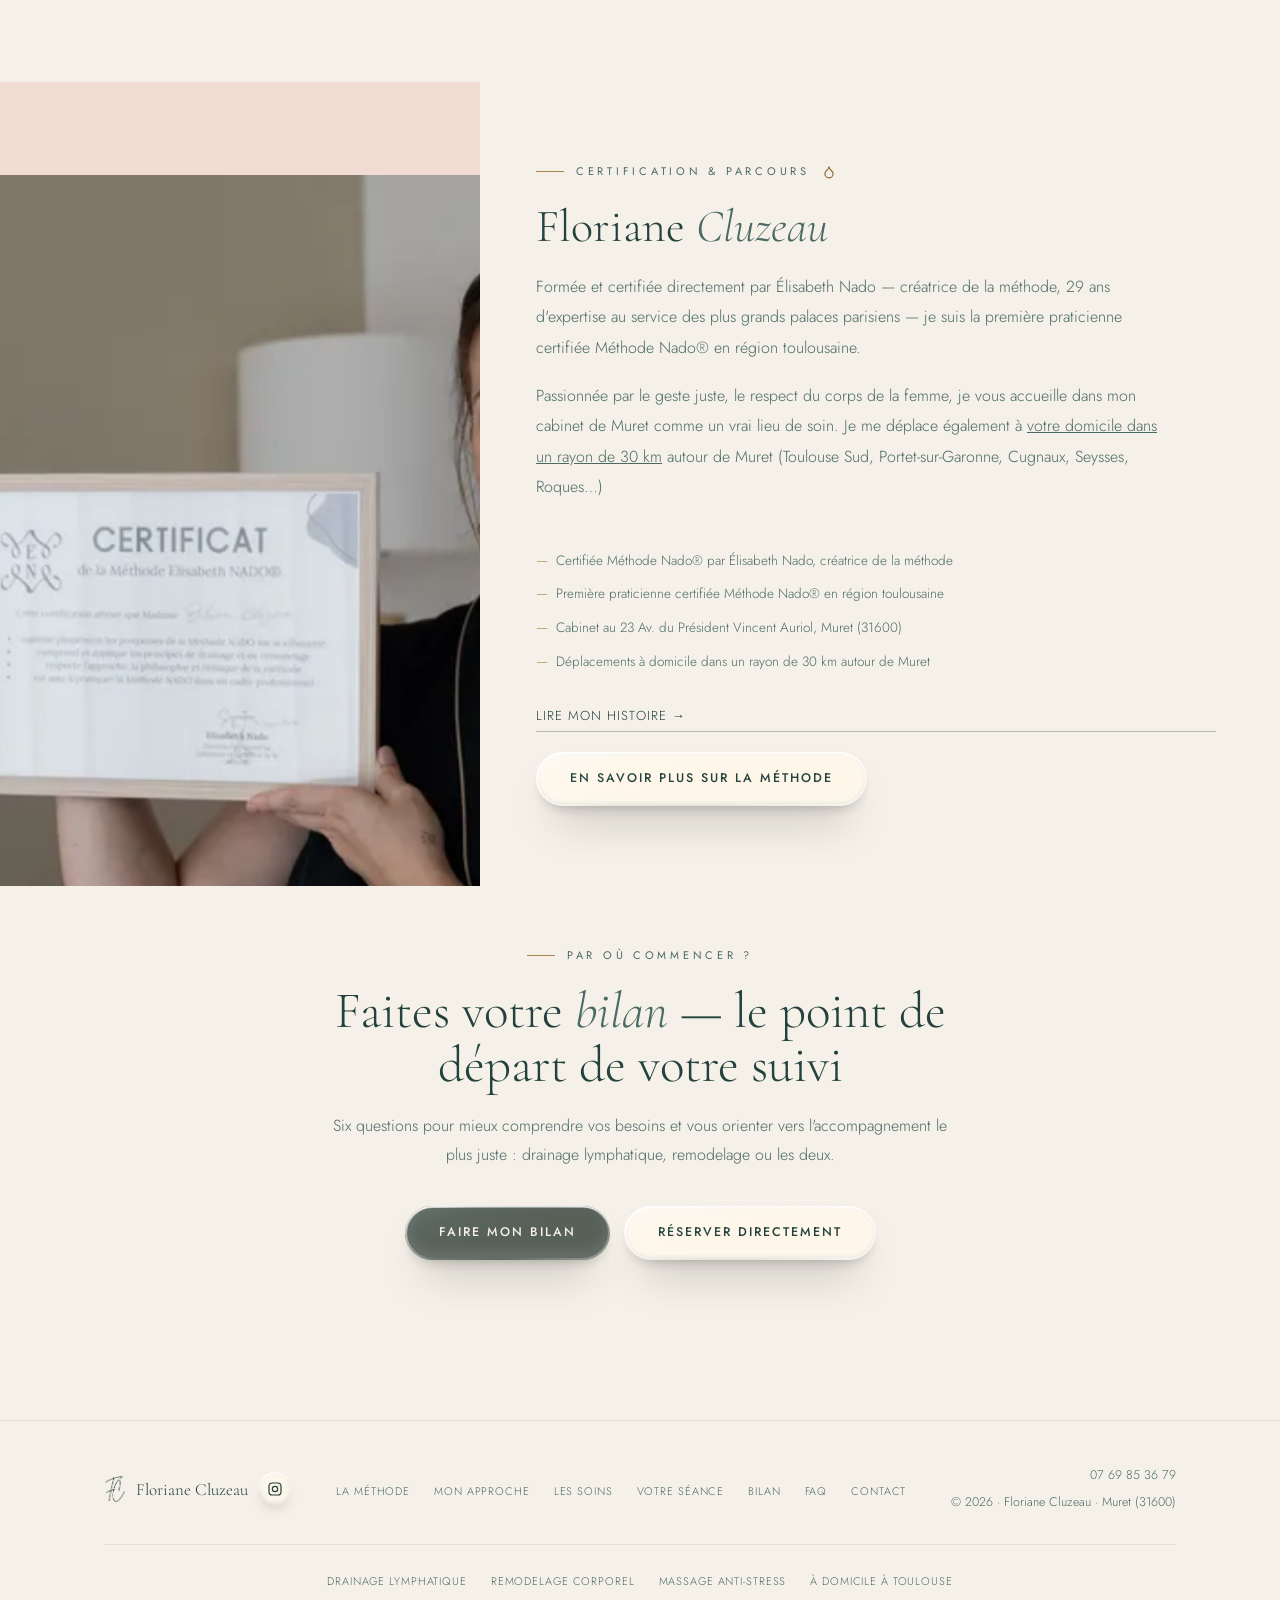
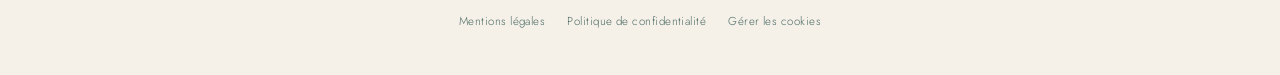
==== commit 11f18598: "SEO local : pages drainage, remodelage, massage et domicile Toulouse - 4 nouvelles pages : /drainage" ====
--- a/index.html
+++ b/index.html
@@ -8,15 +8,15 @@
     gtag('consent', 'default', { 'analytics_storage': 'denied', 'ad_storage': 'denied' });
   </script>
 <meta name="viewport" content="width=device-width, initial-scale=1.0">
-<title>Drainage lymphatique à Muret – Méthode Nado® | Floriane Cluzeau</title>
+<title>Drainage lymphatique à Muret, près de Toulouse – Méthode Nado®</title>
 <link rel="icon" href="/favicon.ico" sizes="32x32">
 <link rel="icon" type="image/png" href="/favicon.png" sizes="192x192">
 <link rel="apple-touch-icon" href="/apple-touch-icon.png">
-<meta name="description" content="Drainage lymphatique Méthode Nado® à Muret : jambes légères, rétention d'eau, silhouette. Au cabinet ou à domicile (30 km). Praticienne certifiée.">
+<meta name="description" content="Drainage lymphatique, remodelage et massage anti-stress Méthode Nado® à Muret, près de Toulouse. Au cabinet ou à domicile (30 km). Praticienne certifiée.">
 <meta name="robots" content="index, follow">
 <link rel="canonical" href="https://florianecluzeau.fr/">
-<meta property="og:title" content="Drainage lymphatique à Muret – Méthode Nado® | Floriane Cluzeau">
-<meta property="og:description" content="Praticienne certifiée Méthode Nado® à Muret. Drainage lymphatique au cabinet ou à domicile dans un rayon de 30 km.">
+<meta property="og:title" content="Drainage lymphatique à Muret, près de Toulouse – Méthode Nado® | Floriane Cluzeau">
+<meta property="og:description" content="Première praticienne certifiée Méthode Nado® en région toulousaine, à Muret. Drainage lymphatique, remodelage et massage anti-stress, au cabinet ou à domicile.">
 <meta property="og:url" content="https://florianecluzeau.fr/">
 <meta property="og:type" content="website">
 <meta property="og:site_name" content="Floriane Cluzeau — Drainage Lymphatique Méthode Nado®">
@@ -48,7 +48,7 @@
         "https://florianecluzeau.fr/assets/img/tech-1200.webp"
       ],
       "logo": "https://florianecluzeau.fr/assets/img/monogram-v2.webp",
-      "description": "Drainage lymphatique et remodelage Méthode Nado® à Muret (Haute-Garonne), au cabinet ou à domicile dans un rayon de 30 km. Activité de bien-être et d'esthétique, non médicale.",
+      "description": "Drainage lymphatique, remodelage et massage anti-stress Méthode Nado® à Muret (Haute-Garonne), près de Toulouse, au cabinet ou à domicile dans un rayon de 30 km. Activité de bien-être et d'esthétique, non médicale.",
       "telephone": "+33769853679",
       "email": "floriane.drainage@gmail.com",
       "priceRange": "100 € – 160 €",
@@ -62,11 +62,22 @@
         "addressCountry": "FR"
       },
       "geo": { "@type": "GeoCoordinates", "latitude": 43.468545, "longitude": 1.33637 },
-      "areaServed": {
-        "@type": "GeoCircle",
-        "geoMidpoint": { "@type": "GeoCoordinates", "latitude": 43.468545, "longitude": 1.33637 },
-        "geoRadius": "30000"
-      },
+      "areaServed": [
+        {
+          "@type": "GeoCircle",
+          "geoMidpoint": { "@type": "GeoCoordinates", "latitude": 43.468545, "longitude": 1.33637 },
+          "geoRadius": "30000"
+        },
+        { "@type": "City", "name": "Toulouse" },
+        { "@type": "City", "name": "Muret" },
+        { "@type": "City", "name": "Portet-sur-Garonne" },
+        { "@type": "City", "name": "Cugnaux" },
+        { "@type": "City", "name": "Seysses" },
+        { "@type": "City", "name": "Roques" },
+        { "@type": "City", "name": "Labarthe-sur-Lèze" }
+      ],
+      "knowsAbout": ["Drainage lymphatique manuel", "Remodelage corporel manuel", "Massage anti-stress", "Méthode Nado®"],
+      "hasMap": "https://maps.app.goo.gl/QfNzAHzoGHUL6acL8",
       "founder": { "@id": "https://florianecluzeau.fr/#floriane" },
       "sameAs": [
         "https://www.planity.com/floriane-cluzeau-31600-muret",
@@ -147,12 +158,12 @@
   <!-- Haut de page affiché sans animation d'apparition : c'est ce que Google
        chronomètre (LCP). Le h1 porte les mots-clés ; le slogan reste le grand titre visuel. -->
   <div class="hero-content">
-    <h1 class="hero-eyebrow eyebrow">Drainage lymphatique Méthode Nado® à Muret</h1>
+    <h1 class="hero-eyebrow eyebrow">Drainage lymphatique Méthode Nado® à Muret, près de Toulouse</h1>
     <p class="hero-title">
       <span>Prendre soin de votre corps,</span>
       <span class="em">sans jamais le brusquer.</span>
     </p>
-    <p class="hero-sub">Drainage lymphatique, remodelage corporel et massage gestion du stress, selon la Méthode Nado®. Formée directement par Élisabeth Nado — créatrice de la méthode, 28 ans d'expertise au service des plus grands palaces parisiens — je suis la première praticienne certifiée Méthode Nado® en région toulousaine. Je vous accueille à Muret pour un temps qui vous appartient : on échange, on écoute votre corps, et on avance à votre rythme.</p>
+    <p class="hero-sub">Drainage lymphatique, remodelage corporel et massage gestion du stress, selon la Méthode Nado®. Formée directement par Élisabeth Nado — créatrice de la méthode, 29 ans d'expertise au service des plus grands palaces parisiens — je suis la première praticienne certifiée Méthode Nado® en région toulousaine. Je vous accueille à Muret pour un temps qui vous appartient : on échange, on écoute votre corps, et on avance à votre rythme.</p>
     <div class="hero-actions">
       <a href="https://www.planity.com/floriane-cluzeau-31600-muret" class="btn" target="_blank" rel="noopener">Prendre rendez-vous</a>
       <a href="bilan" class="btn ghost">Faire mon bilan</a>
@@ -186,7 +197,7 @@
 <section class="trust-strip">
   <div class="wrap trust-grid">
     <div class="trust-item reveal">
-      <span class="trust-num">28 ans</span>
+      <span class="trust-num">29 ans</span>
       <span class="trust-label">d'expertise transmise par Élisabeth Nado</span>
     </div>
     <div class="trust-item reveal reveal-d1">
@@ -315,7 +326,12 @@
         <span class="menu-price">100 € · 1h10</span>
       </li>
     </ul>
-    <a href="soins" class="text-link reveal">Voir tous les soins &amp; tarifs →</a>
+    <div class="liens-soins reveal">
+      <a href="drainage-lymphatique" class="text-link">Le drainage lymphatique →</a>
+      <a href="remodelage-corporel" class="text-link">Le remodelage corporel →</a>
+      <a href="massage-anti-stress" class="text-link">Le massage anti-stress →</a>
+      <a href="soins" class="text-link">Voir tous les soins &amp; tarifs →</a>
+    </div>
   </div>
 </section>
 
@@ -352,8 +368,8 @@
   <div class="bleed-content">
     <span class="eyebrow reveal">Certification &amp; parcours <span class="eyebrow-icon" aria-hidden="true"><svg viewBox="0 0 24 24" fill="none" stroke="currentColor" stroke-width="2" stroke-linecap="round" stroke-linejoin="round"><path d="M12 22a7 7 0 0 0 7-7c0-2-1-3.9-3-5.5s-3.5-4-4-6.5c-.5 2.5-2 4.9-4 6.5C6 11.1 5 13 5 15a7 7 0 0 0 7 7z"/></svg></span></span>
     <h2 class="reveal">Floriane <em>Cluzeau</em></h2>
-    <p class="reveal">Formée et certifiée directement par Élisabeth Nado — créatrice de la méthode, 28 ans d'expertise au service des plus grands palaces parisiens — je suis la première praticienne certifiée Méthode Nado® en région toulousaine.</p>
-    <p class="reveal">Passionnée par le geste juste, le respect du corps de la femme, je vous accueille dans mon cabinet de Muret comme un vrai lieu de soin. Je me déplace également à votre domicile dans un rayon de 30 km autour de Muret (Toulouse Sud, Portet-sur-Garonne, Cugnaux, Seysses, Roques…)</p>
+    <p class="reveal">Formée et certifiée directement par Élisabeth Nado — créatrice de la méthode, 29 ans d'expertise au service des plus grands palaces parisiens — je suis la première praticienne certifiée Méthode Nado® en région toulousaine.</p>
+    <p class="reveal">Passionnée par le geste juste, le respect du corps de la femme, je vous accueille dans mon cabinet de Muret comme un vrai lieu de soin. Je me déplace également à <a href="domicile-toulouse">votre domicile dans un rayon de 30 km</a> autour de Muret (Toulouse Sud, Portet-sur-Garonne, Cugnaux, Seysses, Roques…)</p>
     <ul class="facts">
       <li class="reveal">Certifiée Méthode Nado® par Élisabeth Nado, créatrice de la méthode</li>
       <li class="reveal reveal-d1">Première praticienne certifiée Méthode Nado® en région toulousaine</li>
@@ -407,6 +423,12 @@
     </div>
   </div>
   <div class="wrap">
+    <ul class="footer-soins" role="list" aria-label="Nos soins">
+      <li><a href="drainage-lymphatique">Drainage lymphatique</a></li>
+      <li><a href="remodelage-corporel">Remodelage corporel</a></li>
+      <li><a href="massage-anti-stress">Massage anti-stress</a></li>
+      <li><a href="domicile-toulouse">À domicile à Toulouse</a></li>
+    </ul>
     <div class="footer-legal">
       <a href="mentions-legales">Mentions légales</a>
       <a href="politique-confidentialite">Politique de confidentialité</a>
--- a/styles.css
+++ b/styles.css
@@ -559,6 +559,13 @@
 .footer-meta a{text-decoration:none}
 .footer-meta a:hover{color:var(--encre)}
 
+/* Accès direct aux pages de soin, en pied de toutes les pages (maillage interne).
+   Même habillage que .footer-links ; liste placée avant .footer-legal, qui perd alors son filet. */
+.footer-soins{display:flex;flex-wrap:wrap;gap:8px 24px;justify-content:center;border-top:1px solid rgba(169,130,79,.16);margin-top:30px;padding-top:20px}
+.footer-soins a{text-decoration:none;letter-spacing:.08em;text-transform:uppercase;font-size:11px;color:var(--encre-2);transition:color .2s}
+.footer-soins a:hover,.footer-soins a[aria-current="page"]{color:var(--encre)}
+.footer-soins + .footer-legal{border-top:none;margin-top:0;padding-top:16px}
+
 /* BARRE STICKY MOBILE — fonctionnelle : les deux actions qui comptent, toujours là */
 .sticky-cta{display:none;position:fixed;left:0;right:0;bottom:0;z-index:250;gap:10px;padding:10px 14px calc(10px + env(safe-area-inset-bottom));background:rgba(245,240,232,.96);backdrop-filter:blur(12px);-webkit-backdrop-filter:blur(12px);border-top:1px solid rgba(169,130,79,.22)}
 .sticky-cta a{flex:1;text-align:center;padding:13px 10px;font-size:11.5px}
@@ -575,6 +582,19 @@
 .page-head h1 em,.page-head .page-titre em{font-style:italic;color:var(--encre-2)}
 .page-head p{font-size:16px;color:var(--encre-2);line-height:1.85;max-width:560px;margin:0 auto}
 @media(max-width:700px){.page-head{padding:118px 0 64px}}
+
+/* Fil d'Ariane des pages de soin. C'est un <div role="navigation">, pas un <nav> :
+   la règle globale nav{position:fixed} (barre du haut) s'appliquerait à tout <nav>. */
+.fil{display:flex;justify-content:center;flex-wrap:wrap;gap:6px 10px;margin-bottom:28px;font-size:11.5px;letter-spacing:.08em;text-transform:uppercase;color:var(--encre-2)}
+.fil a{color:var(--encre-2);text-decoration:none;border-bottom:1px solid rgba(35,65,61,.25);transition:color .2s,border-color .2s}
+.fil a:hover{color:var(--encre);border-color:var(--encre)}
+.fil [aria-current="page"]{color:var(--encre)}
+.fil [aria-hidden="true"]{color:var(--or)}
+
+/* Rangée de liens vers les pages de soin (accueil, soins, pages de soin) */
+.liens-soins{display:flex;flex-wrap:wrap;gap:14px 30px;margin-top:40px}
+.liens-soins.centre{justify-content:center}
+.soins .liens-soins .text-link,.bleed .liens-soins .text-link{margin-top:0}
 
 /* Grille de signaux/repères — façon fiche technique : cellules nettes, pas de cartes flottantes */
 .signals{display:grid;grid-template-columns:1fr 1fr;margin-top:48px;border-top:1px solid rgba(169,130,79,.28)}
